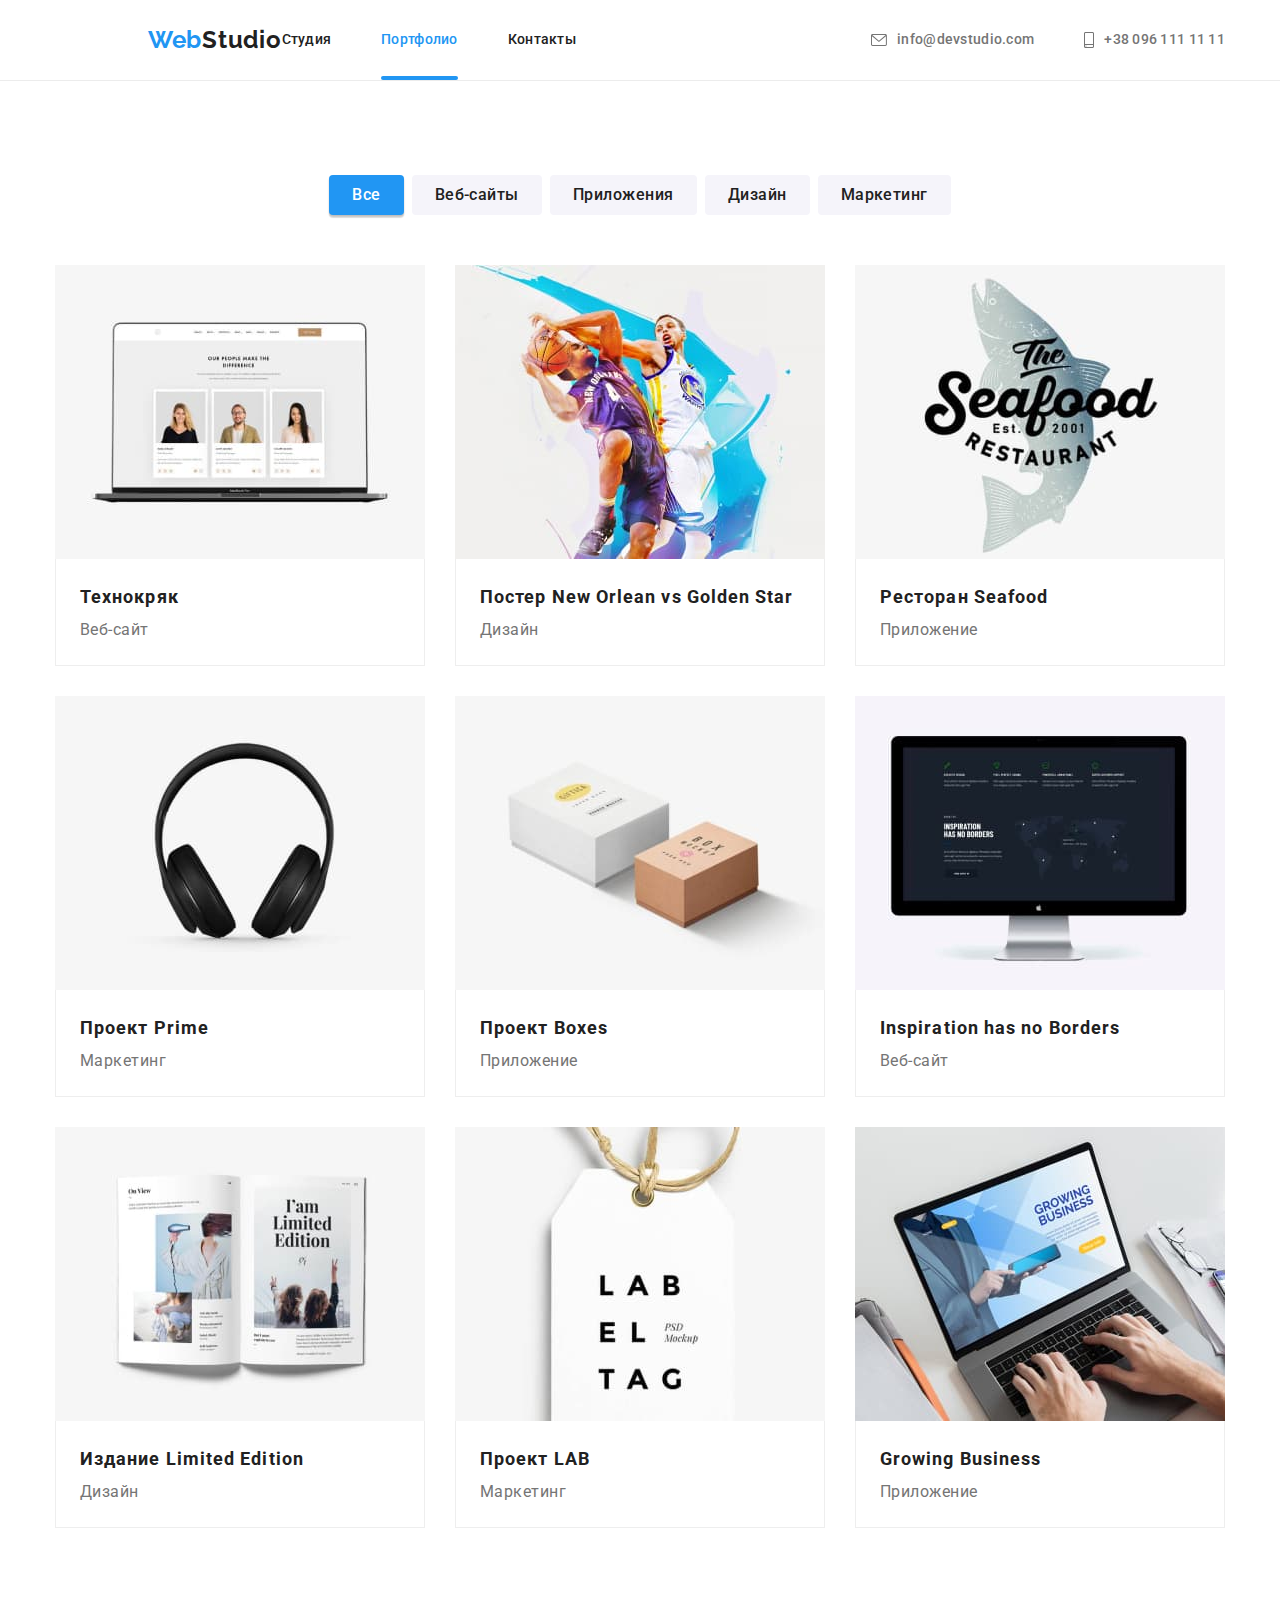
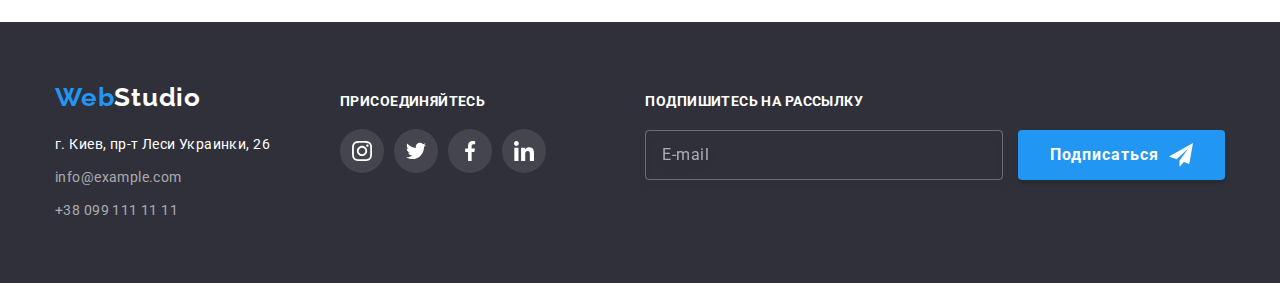
==== portfolio.html @ 00e432f8 "Додає секцію клієнти" ====
<!DOCTYPE html>
<html lang="ru">
  <head>
    <meta charset="UTF-8" />
    <meta http-equiv="X-UA-Compatible" content="IE=edge" />
    <meta name="viewport" content="width=device-width, initial-scale=1.0" />
    <title>Портфолио</title>
    <link rel="preconnect" href="https://fonts.googleapis.com" />
    <link rel="preconnect" href="https://fonts.gstatic.com" crossorigin />
    <link
      href="https://fonts.googleapis.com/css2?family=Raleway:wght@700&family=Roboto:wght@400;500;700;900&display=swap"
      rel="stylesheet"
    />
    <link
      rel="stylesheet"
      href="https://cdnjs.cloudflare.com/ajax/libs/modern-normalize/1.0.0/modern-normalize.min.css"
    />
    <link rel="stylesheet" href="./css/main.min.css" />
  </head>
  <body>
    <!-- ------- Шапка сайту   ------- -->
    <header class="header">
      <div class="container header-container">
        <nav class="nav">
          <a lang="en" href="./index.html" class="logo link">
            Web<span class="logo__part">Studio</span></a
          >

          <ul class="site-nav__list list">
            <li class="site-nav__item">
              <a href="./index.html" class="link site-nav__link"> Студия</a>
            </li>
            <li class="site-nav__item">
              <a
                href="./portfolio.html"
                class="site-nav__link site-nav__link--current link"
              >
                Портфолио</a
              >
            </li>
            <li class="site-nav__item">
              <a href="" class="site-nav__link link"> Контакты</a>
            </li>
          </ul>
        </nav>

        <ul class="auth-nav list">
          <li class="auth-nav__item">
            <a href="mailto:info@devstudio.com" class="auth-nav__link link">
              <svg class="auth-nav__icon" width="16px" height="12px">
                <use href="./images/icon/sprite.svg#icon-envelope"></use></svg
              >info@devstudio.com</a
            >
          </li>
          <li class="auth-nav__item">
            <a href="tel:+380961111111" class="auth-nav__link link">
              <svg class="auth-nav__icon" width="10px" height="16px">
                <use href="./images/icon/sprite.svg#icon-smartphone"></use></svg
              >+38 096 111 11 11
            </a>
          </li>
        </ul>
      </div>
    </header>
    <!-- Унікальна частина сторінки -->
    <main>
      <section class="section">
        <div class="container">
          <h1 hidden>Портфолио</h1>
          <!-- --------Кнопки навигации---------- -->
          <ul class="sorting__list list">
            <li class="sorting__item">
              <button class="sorting__btn--current button" type="button">
                Все
              </button>
            </li>
            <li class="sorting__item">
              <button class="sorting__btn button" type="button">
                Веб-сайты
              </button>
            </li>
            <li class="sorting__item">
              <button class="sorting__btn button" type="button">
                Приложения
              </button>
            </li>
            <li class="sorting__item">
              <button class="sorting__btn button" type="button">Дизайн</button>
            </li>
            <li class="sorting__item">
              <button class="sorting__btn button" type="button">
                Маркетинг
              </button>
            </li>
          </ul>
          <!-- ----------- Портфолио------------ -->
          <ul class="portfolio__list list">
            <li class="portfolio__item">
              <a class="portfolio__link link" href="./portfolio.html">
                <div class="portfolio__thumb">
                  <img
                    class="img"
                    src="./images/portfolio/img1.jpg"
                    alt="Ноутбук с сайтом"
                    width="370"
                  />
                  <div class="overlay">
                    <p class="overlay__text">
                      Ресурс предлагает комплексные предложения с разным уровнем
                      функционала и сервисов. Все это позволит посетителю
                      получить исчерпывающие сведения о компании или частном
                      лице.
                    </p>
                  </div>
                </div>
                <div class="portfolio__inform-block">
                  <h2 class="portfolio__title">Технокряк</h2>
                  <p class="portfolio__text">Веб-сайт</p>
                </div>
              </a>
            </li>
            <li class="portfolio__item">
              <a class="portfolio__link link" href="./portfolio.html">
                <div class="portfolio__thumb">
                  <img
                    class="img"
                    src="./images/portfolio/img2.jpg"
                    alt="Баскетболисты играют в баскетбол"
                    width="370"
                  />
                  <div class="overlay">
                    <p class="overlay__text">
                      Ресурс предлагает комплексные предложения с разным уровнем
                      функционала и сервисов. Все это позволит посетителю
                      получить исчерпывающие сведения о компании или частном
                      лице.
                    </p>
                  </div>
                </div>
                <div class="portfolio__inform-block">
                  <h2 class="portfolio__title">
                    Постер <span lang="en">New Orlean vs Golden Star</span>
                  </h2>
                  <p class="portfolio__text">Дизайн</p>
                </div>
              </a>
            </li>
            <li class="portfolio__item">
              <a class="portfolio__link link" href="./portfolio.html">
                <div class="portfolio__thumb">
                  <img
                    class="img"
                    src="./images/portfolio/img3.jpg"
                    alt="Рыба"
                    width="370"
                  />
                  <div class="overlay">
                    <p class="overlay__text">
                      Ресурс предлагает комплексные предложения с разным уровнем
                      функционала и сервисов. Все это позволит посетителю
                      получить исчерпывающие сведения о компании или частном
                      лице.
                    </p>
                  </div>
                </div>
                <div class="portfolio__inform-block">
                  <h2 class="portfolio__title">
                    Ресторан <span lang="en">Seafood</span>
                  </h2>
                  <p class="portfolio__text">Приложение</p>
                </div>
              </a>
            </li>
            <li class="portfolio__item">
              <a class="portfolio__link link" href="./portfolio.html">
                <div class="portfolio__thumb">
                  <img
                    class="img"
                    src="./images/portfolio/img4.jpg"
                    alt="Наушники"
                    width="370"
                  />
                  <div class="overlay">
                    <p class="overlay__text">
                      Ресурс предлагает комплексные предложения с разным уровнем
                      функционала и сервисов. Все это позволит посетителю
                      получить исчерпывающие сведения о компании или частном
                      лице.
                    </p>
                  </div>
                </div>
                <div class="portfolio__inform-block">
                  <h2 class="portfolio__title">
                    Проект <span lang="en">Prime</span>
                  </h2>
                  <p class="portfolio__text">Маркетинг</p>
                </div>
              </a>
            </li>
            <li class="portfolio__item">
              <a class="portfolio__link link" href="./portfolio.html">
                <div class="portfolio__thumb">
                  <img
                    class="img"
                    src="./images/portfolio/img5.jpg"
                    alt="Коробки"
                    width="370"
                  />
                  <div class="overlay">
                    <p class="overlay__text">
                      Ресурс предлагает комплексные предложения с разным уровнем
                      функционала и сервисов. Все это позволит посетителю
                      получить исчерпывающие сведения о компании или частном
                      лице.
                    </p>
                  </div>
                </div>
                <div class="portfolio__inform-block">
                  <h2 class="portfolio__title">
                    Проект <span lang="en">Boxes</span>
                  </h2>
                  <p class="portfolio__text">Приложение</p>
                </div>
              </a>
            </li>
            <li class="portfolio__item">
              <a class="portfolio__link link" href="./portfolio.html">
                <div class="portfolio__thumb">
                  <img
                    class="img"
                    src="./images/portfolio/img6.jpg"
                    alt="Дисплей"
                    width="370"
                  />
                  <div class="overlay">
                    <p class="overlay__text">
                      Ресурс предлагает комплексные предложения с разным уровнем
                      функционала и сервисов. Все это позволит посетителю
                      получить исчерпывающие сведения о компании или частном
                      лице.
                    </p>
                  </div>
                </div>
                <div class="portfolio__inform-block">
                  <h2 lang="en" class="portfolio__title">
                    Inspiration has no Borders
                  </h2>
                  <p class="portfolio__text">Веб-сайт</p>
                </div>
              </a>
            </li>
            <li class="portfolio__item">
              <a class="portfolio__link link" href="./portfolio.html">
                <div class="portfolio__thumb">
                  <img
                    class="img"
                    src="./images/portfolio/img7.jpg"
                    alt="Книга"
                    width="370"
                  />
                  <div class="overlay">
                    <p class="overlay__text">
                      Ресурс предлагает комплексные предложения с разным уровнем
                      функционала и сервисов. Все это позволит посетителю
                      получить исчерпывающие сведения о компании или частном
                      лице.
                    </p>
                  </div>
                </div>
                <div class="portfolio__inform-block">
                  <h2 class="portfolio__title">
                    Издание <span lang="en">Limited Edition</span>
                  </h2>
                  <p class="portfolio__text">Дизайн</p>
                </div>
              </a>
            </li>
            <li class="portfolio__item">
              <a class="portfolio__link link" href="./portfolio.html">
                <div class="portfolio__thumb">
                  <img
                    class="img"
                    src="./images/portfolio/img8.jpg"
                    alt="Бирка"
                    width="370"
                  />
                  <div class="overlay">
                    <p class="overlay__text">
                      Ресурс предлагает комплексные предложения с разным уровнем
                      функционала и сервисов. Все это позволит посетителю
                      получить исчерпывающие сведения о компании или частном
                      лице.
                    </p>
                  </div>
                </div>
                <div class="portfolio__inform-block">
                  <h2 class="portfolio__title">
                    Проект <span lang="en">LAB</span>
                  </h2>
                  <p class="portfolio__text">Маркетинг</p>
                </div>
              </a>
            </li>
            <li class="portfolio__item">
              <a class="portfolio__link link" href="./portfolio.html">
                <div class="portfolio__thumb">
                  <img
                    class="img"
                    src="./images/portfolio/img9.jpg"
                    alt="Ноутбук"
                    width="370"
                  />
                  <div class="overlay">
                    <p class="overlay__text">
                      Ресурс предлагает комплексные предложения с разным уровнем
                      функционала и сервисов. Все это позволит посетителю
                      получить исчерпывающие сведения о компании или частном
                      лице.
                    </p>
                  </div>
                </div>
                <div class="portfolio__inform-block">
                  <h2 lang="en" class="portfolio__title">
                    <span lang="en">Growing Business</span>
                  </h2>
                  <p class="portfolio__text">Приложение</p>
                </div>
              </a>
            </li>
          </ul>
        </div>
      </section>
    </main>
    <!-- Футер -->
    <footer class="footer">
      <div class="container footer__container">
        <div class="footer__addres">
          <a lang="en" href="./index.html" class="footer__logo link"
            >Web<span class="footer__logo-part">Studio</span>
          </a>

          <address class="address">
            <ul class="address__list list">
              <li class="address__text">г. Киев, пр-т Леси Украинки, 26</li>
              <li class="address__item">
                <a href="mailto:info@example.com" class="link address__link"
                  >info@example.com</a
                >
              </li>
              <li class="address__item">
                <a href="tel:+380991111111" class="link address__link"
                  >+38 099 111 11 11</a
                >
              </li>
            </ul>
          </address>
        </div>

        <div class="contact-footer">
          <p class="contact-footer__text">присоединяйтесь</p>
          <ul class="contact-footer__list list">
            <li class="contact-footer__item">
              <a href="" class="contact-footer__link link"
                ><svg class="contact-footer__icon" width="20px" height="20px">
                  <use href="./images/icon/sprite.svg#icon-instagram"></use>
                </svg>
              </a>
            </li>
            <li class="contact-footer__item">
              <a href="" class="contact-footer__link link"
                ><svg class="contact-footer__icon" width="20px" height="20px">
                  <use href="./images/icon/sprite.svg#icon-twitter"></use>
                </svg>
              </a>
            </li>
            <li class="contact-footer__item">
              <a href="" class="contact-footer__link link"
                ><svg class="contact-footer__icon" width="20px" height="20px">
                  <use href="./images/icon/sprite.svg#icon-facebook"></use>
                </svg>
              </a>
            </li>
            <li class="contact-footer__item">
              <a href="" class="contact-footer__link link"
                ><svg class="contact-footer__icon" width="20px" height="20px">
                  <use href="./images/icon/sprite.svg#icon-linkedin"></use>
                </svg>
              </a>
            </li>
          </ul>
        </div>

        <div class="subscribe">
          <b class="subscribe__text">Подпишитесь на рассылку</b>
          <form class="subscribe__form">
            <label for="subscribe__label"></label>
            <input
              type="email"
              name="email"
              id="footer-label"
              placeholder="E-mail"
              class="subscribe__input"
            />
            <button type="submit" class="button__subscribe button">
              Подписаться
              <svg width="24" height="24" class="subscribe__icon">
                <use href="./images/icon/sprite.svg#send-btn"></use>
              </svg>
            </button>
          </form>
        </div>
      </div>
    </footer>
    <script src="./js/modal.js"></script>
    <script src="./js/menu.js"></script>
  </body>
</html>
---- css/main.min.css ----
:root{--accent-color: #2196f3;--basic-color-white: #ffffff;--second-background-color: #2f303a;--btn-background: #f5f4fa;--first-text-color: #212121;--secondary-text-color: #757575;--footter-contact-color: rgba(255, 255, 255, 0.6);--icon-color: #afb1b8}.visually-hidden{position:absolute;white-space:nowrap;width:1px;height:1px;overflow:hidden;border:0;padding:0;clip:rect(0 0 0 0);clip-path:inset(50%);margin:-1px}body{color:var(--first-text-color);background-color:var(--basic-color-white);font-family:"Roboto",sans-serif;font-size:14px}*,*::before,*::after{box-sizing:border-box}h1,h2,h3,h4,h5,h6,ul,p{margin-bottom:0;margin-top:0}img{display:block;max-width:100%;height:auto}.link{text-decoration:none}.list{list-style:none;padding:0px;margin:0px}.container{margin:0 auto;padding-left:15px;padding-right:15px}@media screen and (min-width: 480px){.container{width:480px}}@media screen and (min-width: 768px){.container{width:768px}}@media screen and (min-width: 1200px){.container{width:1200px}}.button{display:inline-block;color:var(--basic-color-white);background-color:var(--accent-color);font-family:inherit;font-weight:700;font-size:16px;line-height:1.88;align-items:center;text-align:center;letter-spacing:.06em;cursor:pointer;border-radius:4px;padding:10px 32px;min-width:200px;border:1px solid rgba(0,0,0,0);margin-left:auto;margin-right:auto;box-shadow:0px 4px 4px rgba(0,0,0,.15);transition:background-color 250ms cubic-bezier(0.4, 0, 0.2, 1)}.button:hover,.button:focus{background-color:#188cef}.section{padding-top:60px;padding-bottom:60px}@media screen and (min-width: 1200px){.section{padding-top:94px;padding-bottom:94px}}.backdrop{top:0;left:0;width:100%;height:100%;position:fixed;background-color:rgba(0,0,0,.2);opacity:1;transition:opacity 250ms cubic-bezier(0.4, 0, 0.2, 1);z-index:101;overflow-y:scroll}.is-hidden{visibility:0;opacity:0;pointer-events:none}.modal{justify-content:center;position:absolute;top:50%;left:50%;transform:translate(-50%, -50%) scale(1);background-color:var(--basic-color-white);max-width:450px;width:100%;max-height:609px;border-radius:4px;transition:transform 250ms cubic-bezier(0.4, 0, 0.2, 1);padding:40px;overflow:auto}.is-hidden .modal{transform:scale(1.1) translate(-50%, -50%)}@media screen and (min-width: 1200px){.modal{max-width:528px;height:581px}}.modal__close-btn{position:absolute;right:8px;top:8px;display:flex;align-items:center;justify-content:center;border:1px solid rgba(0,0,0,.1);border-radius:50%;cursor:pointer;width:30px;height:30px;background-color:rgba(0,0,0,0);fill:#000;transition:fill 250ms cubic-bezier(0.4, 0, 0.2, 1)}.modal__close-btn:hover,.modal__close-btn:focus{fill:var(--accent-color)}.modal__text{font-style:normal;font-weight:700;font-size:20px;line-height:1.5;text-align:center;letter-spacing:.03em;color:var(--first-text-color);margin-bottom:12px}@media screen and (min-width: 1200px){.modal__text{line-height:1.15}}.input-container{display:flex;flex-direction:column;margin-left:auto;margin-right:auto;margin-bottom:10px;width:100%}.input-container:not(:last-child){margin-bottom:10px}.input-container-comments{display:flex;padding:0;margin-bottom:20px;flex-direction:column;margin-left:auto;margin-right:auto;margin-bottom:20px;width:100%}.label{font-weight:400;font-size:12px;line-height:1.16;letter-spacing:.01em;color:var(--secondary-text-color);margin-bottom:4px}.input{width:100%;height:40px;border:1px solid rgba(33,33,33,.2);border-radius:4px;padding:14px 42px;outline:rgba(0,0,0,0);transition:border-color 250ms cubic-bezier(0.4, 0, 0.2, 1)}.input:focus{border-color:var(--accent-color)}.icon-modal{position:absolute;left:15px;top:50%;transform:translateY(-50%);fill:var(--first-text-color);transition:fill 250ms cubic-bezier(0.4, 0, 0.2, 1)}.input:focus+.icon-modal{fill:var(--accent-color)}.input-wrap{position:relative;padding:0;margin:0}.textarea-input{width:100%;border:1px solid rgba(33,33,33,.2);border-radius:4px;padding:14px 42px;outline:rgba(0,0,0,0);transition:border-color 250ms cubic-bezier(0.4, 0, 0.2, 1);height:120px;resize:none;padding:12px 16px}.textarea-input:focus{border-color:var(--accent-color)}.textarea-input::placeholder{margin:12px 16px;font-style:normal;font-weight:400;font-size:12px;line-height:1.16;letter-spacing:.01em;color:rgba(117,117,117,.5)}.chek-icon{display:inline-block;margin-right:8.38px;border:2px solid var(--first-text-color);border-radius:2px;transition:background-color 250ms cubic-bezier(0.4, 0, 0.2, 1),border-color 250ms cubic-bezier(0.4, 0, 0.2, 1)}.input-check:checked+.chek-icon{background-color:var(--accent-color);border-color:var(--accent-color)}.input-check:focus+.chek-icon{border-color:var(--accent-color)}.policy-link{text-decoration:underline;color:var(--accent-color);font-size:12px;line-height:1.17;letter-spacing:.03em}.license-text{display:flex;align-items:center;justify-content:center;font-style:normal;font-weight:400;font-size:12px;line-height:1.17;letter-spacing:.03em;color:var(--secondary-text-color)}@media screen and (min-width: 1200px){.license-text{font-size:14px;line-height:1.71}}.policy-container{padding-bottom:0;margin-bottom:30px}.btn-send-modal{height:50px;display:flex;align-items:center;justify-content:center;margin:0 auto}.menu__button{padding:0;margin-left:auto;border:none;background-color:rgba(0,0,0,0);margin-left:auto;z-index:100}@media screen and (min-width: 768px){.menu__button{display:none}}.cross-icon{display:none}.menu__button.is-open .cross-icon{display:block}@media screen and (min-width: 768px){.cross-icon,.menu-icons{display:none}}.menu__button.is-open .menu-icon{display:none}.menu-icon,.cross-icon{fill:var(--first-text-color);transition:fill 250ms cubic-bezier(0.4, 0, 0.2, 1)}.menu-icon .menu__button:hover,.menu__button:focus .menu-icon,.cross-icon .menu__button:hover,.menu__button:focus .cross-icon{fill:var(--accent-color)}@media screen and (min-width: 768px){.menu-icon,.cross-icon{display:none}}.is-open{top:21px;right:25px;display:block;position:fixed}@media screen and (max-width: 767.98px){.menu__container{display:none;position:fixed;top:0;width:100vw;height:100vh;left:0;padding:48px 10px 48px 40px;left:0;font-weight:500;font-size:40px;line-height:1.17;letter-spacing:.02em;background:var(--basic-color-white);box-shadow:0px 4px 8px rgba(0,0,0,.04),0px 2px 4px rgba(0,0,0,.08),0px 1px 3px rgba(0,0,0,.16);overflow:auto}.menu__container.is-open{display:flex;flex-direction:column}}@media screen and (min-width: 768px){.menu__container{display:none}}.menu__nav{margin-bottom:auto}.menu__nav-item:not(:last-child){margin-bottom:32px}.menu__nav-link{color:var(--first-text-color)}.menu__nav-link:hover,.menu__nav-link:hover{color:var(--accent-color)}.menu__nav-link--current{color:var(--accent-color)}.menu__contacts-list{margin-bottom:64px}.menu__contacts-item:nth-child(1){margin-bottom:32px}.menu__contacts-link{color:var(--secondary-text-color);transition:color 250ms cubic-bezier(0.4, 0, 0.2, 1)}.menu__contacts-link:hover,.menu__contacts-link:focus{color:var(--accent-color)}.main__social-list{display:flex}.main__social-item{position:relative;margin-right:20px}.main__social-item:not(:last-child)::after{content:"";position:absolute;top:45%;right:-10px;width:1px;height:22px;border:1px solid rgba(33,33,33,.2)}.main__social-link{font-style:normal;font-weight:500;font-size:18px;line-height:1.22px;letter-spacing:.02em;color:#2196f3;transition:color 250ms cubic-bezier(0.4, 0, 0.2, 1)}.header{border-bottom:1px solid #ececec;position:relative}.header-container{display:flex}.nav{display:none}@media screen and (min-width: 768px){.nav{display:flex;margin-left:88px}}@media screen and (min-width: 1200px){.nav{margin-left:93px}}.logo{display:block;padding-top:16px;padding-bottom:16px;color:var(--accent-color);font-family:"Raleway",sans-serif;font-weight:700;font-size:24px;line-height:1.16;letter-spacing:.03em}@media screen and (min-width: 768px){.logo{padding-top:26px;padding-bottom:26px}}.logo__part{color:var(--first-text-color)}.site-nav__list{display:none}@media screen and (min-width: 768px){.site-nav__list{display:flex}}.site-nav__item:not(:first-child){margin-left:50px}.site-nav__link{display:block;padding-top:24px;padding-bottom:25px;font-weight:500;line-height:1.14;letter-spacing:.02em;color:var(--first-text-color);padding-top:32px;padding-bottom:32px;position:relative;transition:color 250ms cubic-bezier(0.4, 0, 0.2, 1)}.site-nav__link::after{content:"";position:absolute;left:0;bottom:0;display:block;width:100%;height:4px;background-color:var(--accent-color);border-radius:2px;transform:scaleX(0);transition:transform 250ms cubic-bezier(0.4, 0, 0.2, 1)}.site-nav__link:hover,.site-nav__link:focus{color:var(--accent-color)}.site-nav__link:hover::after,.site-nav__link:focus::after{transform:scaleX(1)}.site-nav__link--current{color:var(--accent-color)}.site-nav__link--current::after{content:"";position:absolute;left:0;bottom:0;display:block;width:100%;height:4px;background-color:var(--accent-color);border-radius:2px;transform:scaleX(1);opacity:1}.auth-nav{display:none}@media screen and (min-width: 768px){.auth-nav{display:flex;flex-direction:column;margin-left:auto}}@media screen and (min-width: 1200px){.auth-nav{flex-direction:row}}@media screen and (min-width: 1200px){.auth-nav__item:not(:first-child){margin-left:50px}.auth-nav__link{padding-top:32px;padding-bottom:32px}}.auth-nav__icon{margin-right:10px;fill:currentColor}@media screen and (max-width: 1199.5px){.auth-nav__item:nth-child(1){margin-bottom:10px}}.auth-nav__link{display:flex;color:var(--secondary-text-color);font-weight:500;line-height:1.14;letter-spacing:.02em;align-items:center;transition:color 250ms cubic-bezier(0.4, 0, 0.2, 1)}.auth-nav__link:hover,.auth-nav__link:focus{color:var(--accent-color)}.auth-nav__link:hover::after,.auth-nav__link:focus::after{transform:scaleX(1)}@media screen and (max-width: 1199.5px){.auth-nav__link--mail{padding-top:21px;line-height:1.16}.auth-nav__link--tel{padding-bottom:21px;line-height:1.16}}.hero{color:var(--basic-color-white);background-color:var(--second-background-color);background-size:cover;background-repeat:no-repeat;background-position:center;margin-bottom:0;margin-top:0;margin-left:auto;margin-right:auto;padding-top:118px;padding-bottom:118px;text-align:center}@media screen and (min-width: 1200px){.hero{padding-top:200px;padding-bottom:200px}}.hero__title{font-weight:900;font-size:26px;line-height:1.62;letter-spacing:.06em;text-transform:uppercase;text-align:center;max-width:360px;margin-top:0;margin-left:auto;margin-right:auto;margin-bottom:30px}@media screen and (min-width: 1200px){.hero__title{font-size:44px;line-height:1.36;max-width:696px}}.features__title{font-weight:700;font-size:14px;line-height:1.14;text-align:center;letter-spacing:.03em;text-transform:uppercase;margin-bottom:10px}@media screen and (min-width: 768px){.features__title{text-align:left}}.features__text{font-weight:400;font-size:14px;line-height:1.71;letter-spacing:.03em;color:var(--secondary-text-color)}@media screen and (min-width: 768px){.features__list{display:flex;flex-wrap:wrap}}.features__item{max-width:450px}.features__item:not(:last-child){margin-bottom:30px}@media screen and (min-width: 768px){.features__item{max-width:354px}}@media screen and (min-width: 1200px){.features__item{max-width:270px;margin-bottom:0;flex-wrap:nowrap}}@media screen and (min-width: 1200px){.features__item:not(:last-child){margin-right:30px;margin-bottom:0}}@media screen and (min-width: 768px){.features__item:nth-child(2n+1){margin-right:30px}}@media screen and (min-width: 768px){.features__item:nth-child(n+3){margin-bottom:0px}}.features__icon-container{height:120px;display:flex;align-items:center;justify-content:center;margin-bottom:30px;background-color:var(--btn-background);border-radius:4px}.performance{display:none;padding-top:0}@media screen and (min-width: 1200px){.performance{display:block}}.performance__title{font-weight:700;font-size:36px;line-height:1.17;text-align:center;letter-spacing:.03em;margin-bottom:50px}.performance__thumb{position:relative}.performance__text{display:flex;position:absolute;bottom:0;background-color:rgba(47,48,58,.8);justify-content:center;align-items:center;height:70px;width:100%;font-style:normal;font-weight:700;line-height:16px;text-align:center;letter-spacing:.03em;text-transform:uppercase;color:var(--basic-color-white)}.performance__list{display:flex}.performance__item:not(:last-child){margin-right:30px}.team{background-color:var(--btn-background)}.team__title{font-style:normal;font-size:36px;margin-bottom:50px;font-weight:700;line-height:1.14;letter-spacing:.03em;text-align:center}.team__list{display:flex;flex-wrap:wrap;align-items:center;justify-content:center}@media screen and (min-width: 768px){.team__list{display:flex}}.team__item{max-width:450px;box-shadow:0px 1px 3px rgba(0,0,0,.12),0px 1px 1px rgba(0,0,0,.14),0px 2px 1px rgba(0,0,0,.2);border-radius:0px 0px 4px 4px;background-color:var(--basic-color-white)}.team__item:not(:last-child){margin-bottom:30px}@media screen and (min-width: 768px){.team__item:nth-child(2n+1){margin-right:30px}}@media screen and (min-width: 768px){.team__item{max-width:354px}}@media screen and (min-width: 1200px){.team__item{max-width:270px}.team__item:not(:last-child){margin-right:30px;margin-bottom:0px}}@media screen and (min-width: 768px){.team__item:nth-child(n+3){margin-bottom:0px}}.team__information-block{padding:30px 0px}@media screen and (min-width: 1200px){.team__information-block{padding:30px}}.team__name{margin-bottom:10px;font-weight:500;font-size:16px;line-height:1.19;text-align:center;letter-spacing:.03em;color:var(--first-text-color)}.team__position{font-weight:400;font-size:16px;line-height:1.19;text-align:center;letter-spacing:.03em;color:var(--secondary-text-color);margin-bottom:16px}.social-links{display:flex;justify-content:center;align-items:center}.social-links__item:not(:last-child){margin-right:10px}.social-links__link{display:flex;width:44px;height:44px;justify-content:center;align-items:center;border-radius:50%;fill:var(--icon-color);transition:background-color 250ms cubic-bezier(0.4, 0, 0.2, 1),fill 250ms cubic-bezier(0.4, 0, 0.2, 1)}.social-links__link:hover,.social-links__link:focus{background-color:var(--accent-color);fill:var(--basic-color-white)}.clients__title{font-style:normal;font-weight:700;font-size:36px;line-height:1.17;text-align:center;letter-spacing:.03em;margin-bottom:30px}.clients__list{display:flex;flex-wrap:wrap;justify-content:center}@media screen and (min-width: 1200px){.clients__list{flex-wrap:nowrap}}.clients__item{flex-basis:calc((100% - 30px)/2);margin-right:0}.clients__item:nth-child(odd){margin-right:30px}.clients__item:not(:nth-child(n+4)){margin-bottom:30px}@media screen and (min-width: 1200px){.clients__item:not(:last-child){margin-right:30px;margin-bottom:0}}@media screen and (min-width: 768px){.clients__item{max-width:226px;margin-right:0px;margin-bottom:0}}.clients__link{display:flex;height:92px;justify-content:center;align-items:center;border:1px solid var(--icon-color);border-radius:4px;outline:rgba(0,0,0,0);fill:var(--icon-color);transition:border-color 250ms cubic-bezier(0.4, 0, 0.2, 1),fill 250ms cubic-bezier(0.4, 0, 0.2, 1)}.clients__link:hover,.clients__link:focus{border-color:var(--accent-color);fill:var(--accent-color)}.footer{padding-top:60px;padding-bottom:60px;display:flex;background-color:var(--second-background-color)}.footer__container{display:flex;align-items:baseline}.footer__addres{margin-right:70px}.footer__logo{display:block;color:var(--accent-color);font-family:"Raleway",sans-serif;font-weight:700;font-size:26px;line-height:1.19;letter-spacing:.03em}.footer__logo-part{color:var(--basic-color-white)}.address{margin-top:20px}.address__link{transition:color 250ms cubic-bezier(0.4, 0, 0.2, 1);font-weight:400;line-height:1.71;letter-spacing:.03em;font-style:normal;color:var(--footter-contact-color)}.address__link:hover,.address__link:focus{color:var(--accent-color)}.address__item:not(:last-child){margin-bottom:9px}.address__text{font-weight:400;line-height:1.71;letter-spacing:.03em;font-style:normal;color:var(--basic-color-white);margin-bottom:9px}.contact-footer{margin-right:auto}.contact-footer__list{display:flex}.contact-footer__text{font-style:normal;font-weight:700;line-height:16px;letter-spacing:.03em;text-transform:uppercase;color:var(--basic-color-white);margin-bottom:20px}.contact-footer__item:not(:last-child){margin-right:10px}.contact-footer__link{width:44px;height:44px;display:flex;background-color:rgba(255,255,255,.1);fill:var(--basic-color-white);justify-content:center;align-items:center;border-radius:50%;transition:background-color 250ms cubic-bezier(0.4, 0, 0.2, 1)}.contact-footer__link:hover,.contact-footer__link:focus{background-color:var(--accent-color)}.subscribe__text{font-style:normal;font-weight:700;font-size:14px;line-height:1.14;letter-spacing:.03em;text-transform:uppercase;color:#fff}.subscribe__form{margin-top:20px;margin-left:0}.subscribe__input{width:358px;height:50px;margin-right:10px;border:1px solid rgba(255,255,255,.3);filter:drop-shadow(0px 4px 4px rgba(0, 0, 0, 0.15));border-radius:4px;background-color:rgba(0,0,0,0);padding-left:16px;margin-right:12px;color:var(--basic-color-white)}.subscribe__input::placeholder{font-style:normal;font-size:16px;line-height:1.25;display:flex;align-items:center;letter-spacing:.03em;color:rgba(255,255,255,.6);padding-top:15px;padding-bottom:15px}.button__subscribe{display:inline-flex;min-width:200px;height:50px;border:0px;margin-left:auto;margin-right:auto}.subscribe__icon{margin-left:10px;fill:var(--basic-color-white)}.sorting__list{display:flex;justify-content:center;margin-bottom:50px}.sorting__item:not(:first-child){margin-left:8px}.sorting__btn,.sorting__btn--current{min-width:73px;padding:6px 22px;background-color:var(--btn-background);color:var(--first-text-color);box-shadow:none;font-weight:500;line-height:1.63;letter-spacing:.03em;border:1px solid rgba(0,0,0,0);transition:background-color 250ms cubic-bezier(0.4, 0, 0.2, 1),color 250ms cubic-bezier(0.4, 0, 0.2, 1),box-shadow 250ms cubic-bezier(0.4, 0, 0.2, 1)}.sorting__btn:hover,.sorting__btn:focus{background-color:var(--accent-color);color:var(--basic-color-white);box-shadow:0px 3px 1px rgba(0,0,0,.1),0px 1px 2px rgba(0,0,0,.08),0px 2px 2px rgba(0,0,0,.12)}.sorting__btn--current{background-color:var(--accent-color);color:var(--basic-color-white);box-shadow:0px 3px 1px rgba(0,0,0,.1),0px 1px 2px rgba(0,0,0,.08),0px 2px 2px rgba(0,0,0,.12)}.portfolio__list{display:flex;flex-wrap:wrap}.portfolio__item{margin-bottom:30px}.portfolio__item:not(:nth-child(3n)){margin-right:30px}.portfolio__item:nth-last-child(-n+3){margin-bottom:0}.portfolio__link{display:block;background-color:var(--basic-color-white);cursor:pointer;transition:box-shadow 250ms cubic-bezier(0.4, 0, 0.2, 1)}.portfolio__link:hover,.portfolio__link:focus{box-shadow:0px 1px 1px rgba(0,0,0,.12),0px 4px 4px rgba(0,0,0,.06),1px 4px 6px rgba(0,0,0,.16)}.portfolio__inform-block{padding:20px 24px 20px 24px;border:1px solid #eee;border-top:0}.portfolio__title{font-weight:700;font-size:18px;line-height:2;letter-spacing:.06em;font-style:normal;color:var(--first-text-color)}.portfolio__text{font-weight:400;font-size:16px;line-height:1.88;letter-spacing:.03em;color:var(--secondary-text-color)}.overlay{position:absolute;left:0;bottom:0;background-color:rgba(33,150,243,.9);width:370px;height:294px;transform:translateY(101%);transition:transform 250ms cubic-bezier(0.4, 0, 0.2, 1)}.portfolio__link:hover .overlay,.portfolio__link:focus .overlay{transform:translateY(0)}.portfolio__thumb{position:relative;overflow:hidden}.overlay__text{font-style:normal;font-weight:400;font-size:18px;line-height:1.56;letter-spacing:.03em;color:var(--basic-color-white);padding:63px 24px}/*# sourceMappingURL=main.min.css.map */
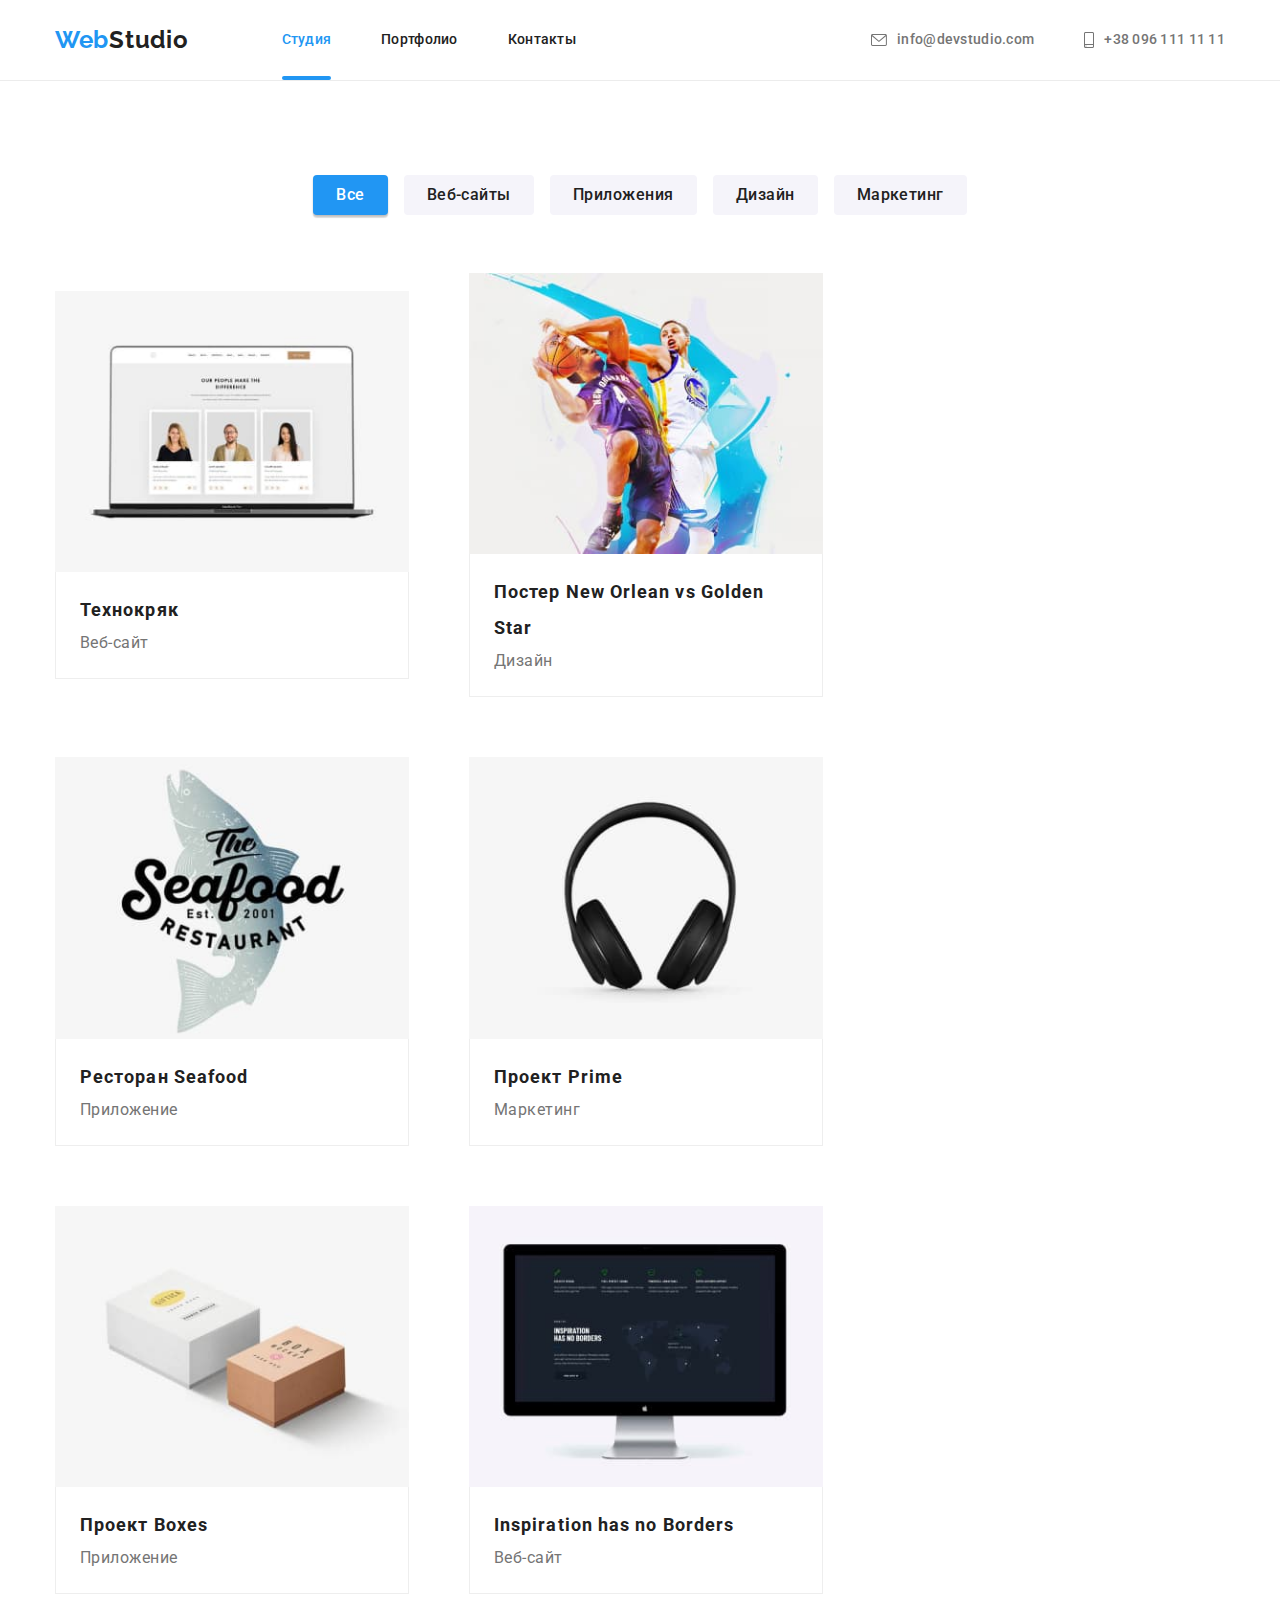
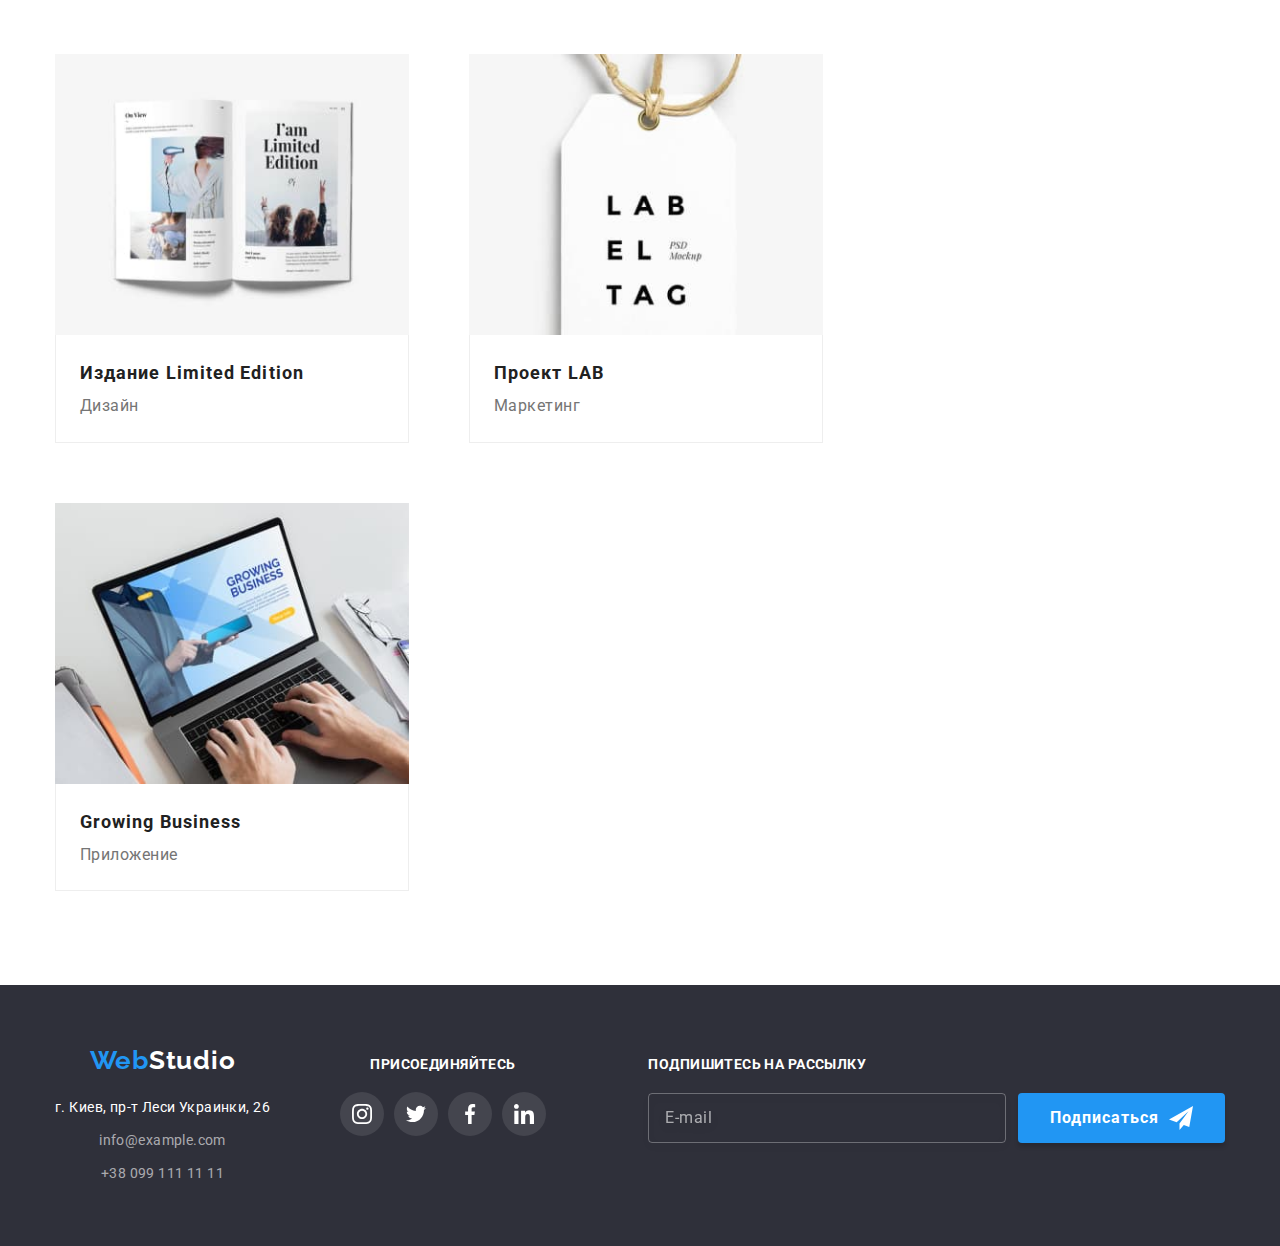
==== commit 96ada729: "Адаптивна верстка" ====
--- a/portfolio.html
+++ b/portfolio.html
@@ -21,20 +21,42 @@
     <!-- ------- Шапка сайту   ------- -->
     <header class="header">
       <div class="container header-container">
+        <a lang="en" href="./index.html" class="logo link">
+          Web<span class="logo__part">Studio</span>
+        </a>
+
+        <button
+          type="button"
+          class="menu__button"
+          data-menu-button
+          aria-label="Включение мобильного меню"
+          aria-expanded="false"
+          aria-controls="menu-container"
+        >
+          <svg class="menu__icons" width="24" height="16">
+            <use
+              class="menu-icon"
+              href="./images/icon/sprite.svg#icon-menu"
+            ></use>
+            <use
+              class="cross-icon"
+              href="./images/icon/sprite.svg#cross-icon"
+            ></use>
+          </svg>
+        </button>
+
         <nav class="nav">
-          <a lang="en" href="./index.html" class="logo link">
-            Web<span class="logo__part">Studio</span></a
-          >
-
           <ul class="site-nav__list list">
             <li class="site-nav__item">
-              <a href="./index.html" class="link site-nav__link"> Студия</a>
+              <a
+                href="./index.html"
+                class="link site-nav__link site-nav__link--current"
+              >
+                Студия</a
+              >
             </li>
             <li class="site-nav__item">
-              <a
-                href="./portfolio.html"
-                class="site-nav__link site-nav__link--current link"
-              >
+              <a href="./portfolio.html" class="site-nav__link link">
                 Портфолио</a
               >
             </li>
@@ -46,20 +68,83 @@
 
         <ul class="auth-nav list">
           <li class="auth-nav__item">
-            <a href="mailto:info@devstudio.com" class="auth-nav__link link">
+            <a
+              href="mailto:info@devstudio.com"
+              class="auth-nav__link auth-nav__link--mail link"
+            >
               <svg class="auth-nav__icon" width="16px" height="12px">
                 <use href="./images/icon/sprite.svg#icon-envelope"></use></svg
               >info@devstudio.com</a
             >
           </li>
           <li class="auth-nav__item">
-            <a href="tel:+380961111111" class="auth-nav__link link">
+            <a
+              href="tel:+380961111111"
+              class="auth-nav__link auth-nav__link--tel link"
+            >
               <svg class="auth-nav__icon" width="10px" height="16px">
                 <use href="./images/icon/sprite.svg#icon-smartphone"></use></svg
               >+38 096 111 11 11
             </a>
           </li>
         </ul>
+        <div class="menu__container" id="menu-container" data-menu>
+          <div class="menu__nav">
+            <ul class="menu__nav-list list">
+              <li class="menu__nav-item">
+                <a class="link menu__nav-link--current" href="./index.html"
+                  >Студия</a
+                >
+              </li>
+              <li class="menu__nav-item">
+                <a class="link menu__nav-link" href="./portfolio.html"
+                  >Портфолио</a
+                >
+              </li>
+              <li class="menu__nav-item">
+                <a class="link menu__nav-link" href="./index.html">Контакты</a>
+              </li>
+            </ul>
+          </div>
+          <div class="menu__contacts">
+            <ul class="menu__contacts-list list">
+              <li class="menu__contacts-item">
+                <a href="tel:+380961111111" class="menu__contacts-link link"
+                  >+38 096 111 11 11</a
+                >
+              </li>
+              <li class="menu__contacts-item">
+                <a
+                  href="mail:info@devstudio.com"
+                  class="menu__contacts-link link"
+                  >info@devstudio.com</a
+                >
+              </li>
+            </ul>
+            <ul class="main__social-list list">
+              <li class="main__social-item">
+                <a href="./index.html" class="main__social-link link"
+                  >Instagram</a
+                >
+              </li>
+              <li class="main__social-item">
+                <a href="./index.html" class="main__social-link link"
+                  >Twitter</a
+                >
+              </li>
+              <li class="main__social-item">
+                <a href="./index.html" class="main__social-link link"
+                  >Facebook</a
+                >
+              </li>
+              <li class="main__social-item">
+                <a href="./index.html" class="main__social-link link"
+                  >LinkedIn</a
+                >
+              </li>
+            </ul>
+          </div>
+        </div>
       </div>
     </header>
     <!-- Унікальна частина сторінки -->
--- a/css/main.min.css
+++ b/css/main.min.css
@@ -1 +1 @@
-:root{--accent-color: #2196f3;--basic-color-white: #ffffff;--second-background-color: #2f303a;--btn-background: #f5f4fa;--first-text-color: #212121;--secondary-text-color: #757575;--footter-contact-color: rgba(255, 255, 255, 0.6);--icon-color: #afb1b8}.visually-hidden{position:absolute;white-space:nowrap;width:1px;height:1px;overflow:hidden;border:0;padding:0;clip:rect(0 0 0 0);clip-path:inset(50%);margin:-1px}body{color:var(--first-text-color);background-color:var(--basic-color-white);font-family:"Roboto",sans-serif;font-size:14px}*,*::before,*::after{box-sizing:border-box}h1,h2,h3,h4,h5,h6,ul,p{margin-bottom:0;margin-top:0}img{display:block;max-width:100%;height:auto}.link{text-decoration:none}.list{list-style:none;padding:0px;margin:0px}.container{margin:0 auto;padding-left:15px;padding-right:15px}@media screen and (min-width: 480px){.container{width:480px}}@media screen and (min-width: 768px){.container{width:768px}}@media screen and (min-width: 1200px){.container{width:1200px}}.button{display:inline-block;color:var(--basic-color-white);background-color:var(--accent-color);font-family:inherit;font-weight:700;font-size:16px;line-height:1.88;align-items:center;text-align:center;letter-spacing:.06em;cursor:pointer;border-radius:4px;padding:10px 32px;min-width:200px;border:1px solid rgba(0,0,0,0);margin-left:auto;margin-right:auto;box-shadow:0px 4px 4px rgba(0,0,0,.15);transition:background-color 250ms cubic-bezier(0.4, 0, 0.2, 1)}.button:hover,.button:focus{background-color:#188cef}.section{padding-top:60px;padding-bottom:60px}@media screen and (min-width: 1200px){.section{padding-top:94px;padding-bottom:94px}}.backdrop{top:0;left:0;width:100%;height:100%;position:fixed;background-color:rgba(0,0,0,.2);opacity:1;transition:opacity 250ms cubic-bezier(0.4, 0, 0.2, 1);z-index:101;overflow-y:scroll}.is-hidden{visibility:0;opacity:0;pointer-events:none}.modal{justify-content:center;position:absolute;top:50%;left:50%;transform:translate(-50%, -50%) scale(1);background-color:var(--basic-color-white);max-width:450px;width:100%;max-height:609px;border-radius:4px;transition:transform 250ms cubic-bezier(0.4, 0, 0.2, 1);padding:40px;overflow:auto}.is-hidden .modal{transform:scale(1.1) translate(-50%, -50%)}@media screen and (min-width: 1200px){.modal{max-width:528px;height:581px}}.modal__close-btn{position:absolute;right:8px;top:8px;display:flex;align-items:center;justify-content:center;border:1px solid rgba(0,0,0,.1);border-radius:50%;cursor:pointer;width:30px;height:30px;background-color:rgba(0,0,0,0);fill:#000;transition:fill 250ms cubic-bezier(0.4, 0, 0.2, 1)}.modal__close-btn:hover,.modal__close-btn:focus{fill:var(--accent-color)}.modal__text{font-style:normal;font-weight:700;font-size:20px;line-height:1.5;text-align:center;letter-spacing:.03em;color:var(--first-text-color);margin-bottom:12px}@media screen and (min-width: 1200px){.modal__text{line-height:1.15}}.input-container{display:flex;flex-direction:column;margin-left:auto;margin-right:auto;margin-bottom:10px;width:100%}.input-container:not(:last-child){margin-bottom:10px}.input-container-comments{display:flex;padding:0;margin-bottom:20px;flex-direction:column;margin-left:auto;margin-right:auto;margin-bottom:20px;width:100%}.label{font-weight:400;font-size:12px;line-height:1.16;letter-spacing:.01em;color:var(--secondary-text-color);margin-bottom:4px}.input{width:100%;height:40px;border:1px solid rgba(33,33,33,.2);border-radius:4px;padding:14px 42px;outline:rgba(0,0,0,0);transition:border-color 250ms cubic-bezier(0.4, 0, 0.2, 1)}.input:focus{border-color:var(--accent-color)}.icon-modal{position:absolute;left:15px;top:50%;transform:translateY(-50%);fill:var(--first-text-color);transition:fill 250ms cubic-bezier(0.4, 0, 0.2, 1)}.input:focus+.icon-modal{fill:var(--accent-color)}.input-wrap{position:relative;padding:0;margin:0}.textarea-input{width:100%;border:1px solid rgba(33,33,33,.2);border-radius:4px;padding:14px 42px;outline:rgba(0,0,0,0);transition:border-color 250ms cubic-bezier(0.4, 0, 0.2, 1);height:120px;resize:none;padding:12px 16px}.textarea-input:focus{border-color:var(--accent-color)}.textarea-input::placeholder{margin:12px 16px;font-style:normal;font-weight:400;font-size:12px;line-height:1.16;letter-spacing:.01em;color:rgba(117,117,117,.5)}.chek-icon{display:inline-block;margin-right:8.38px;border:2px solid var(--first-text-color);border-radius:2px;transition:background-color 250ms cubic-bezier(0.4, 0, 0.2, 1),border-color 250ms cubic-bezier(0.4, 0, 0.2, 1)}.input-check:checked+.chek-icon{background-color:var(--accent-color);border-color:var(--accent-color)}.input-check:focus+.chek-icon{border-color:var(--accent-color)}.policy-link{text-decoration:underline;color:var(--accent-color);font-size:12px;line-height:1.17;letter-spacing:.03em}.license-text{display:flex;align-items:center;justify-content:center;font-style:normal;font-weight:400;font-size:12px;line-height:1.17;letter-spacing:.03em;color:var(--secondary-text-color)}@media screen and (min-width: 1200px){.license-text{font-size:14px;line-height:1.71}}.policy-container{padding-bottom:0;margin-bottom:30px}.btn-send-modal{height:50px;display:flex;align-items:center;justify-content:center;margin:0 auto}.menu__button{padding:0;margin-left:auto;border:none;background-color:rgba(0,0,0,0);margin-left:auto;z-index:100}@media screen and (min-width: 768px){.menu__button{display:none}}.cross-icon{display:none}.menu__button.is-open .cross-icon{display:block}@media screen and (min-width: 768px){.cross-icon,.menu-icons{display:none}}.menu__button.is-open .menu-icon{display:none}.menu-icon,.cross-icon{fill:var(--first-text-color);transition:fill 250ms cubic-bezier(0.4, 0, 0.2, 1)}.menu-icon .menu__button:hover,.menu__button:focus .menu-icon,.cross-icon .menu__button:hover,.menu__button:focus .cross-icon{fill:var(--accent-color)}@media screen and (min-width: 768px){.menu-icon,.cross-icon{display:none}}.is-open{top:21px;right:25px;display:block;position:fixed}@media screen and (max-width: 767.98px){.menu__container{display:none;position:fixed;top:0;width:100vw;height:100vh;left:0;padding:48px 10px 48px 40px;left:0;font-weight:500;font-size:40px;line-height:1.17;letter-spacing:.02em;background:var(--basic-color-white);box-shadow:0px 4px 8px rgba(0,0,0,.04),0px 2px 4px rgba(0,0,0,.08),0px 1px 3px rgba(0,0,0,.16);overflow:auto}.menu__container.is-open{display:flex;flex-direction:column}}@media screen and (min-width: 768px){.menu__container{display:none}}.menu__nav{margin-bottom:auto}.menu__nav-item:not(:last-child){margin-bottom:32px}.menu__nav-link{color:var(--first-text-color)}.menu__nav-link:hover,.menu__nav-link:hover{color:var(--accent-color)}.menu__nav-link--current{color:var(--accent-color)}.menu__contacts-list{margin-bottom:64px}.menu__contacts-item:nth-child(1){margin-bottom:32px}.menu__contacts-link{color:var(--secondary-text-color);transition:color 250ms cubic-bezier(0.4, 0, 0.2, 1)}.menu__contacts-link:hover,.menu__contacts-link:focus{color:var(--accent-color)}.main__social-list{display:flex}.main__social-item{position:relative;margin-right:20px}.main__social-item:not(:last-child)::after{content:"";position:absolute;top:45%;right:-10px;width:1px;height:22px;border:1px solid rgba(33,33,33,.2)}.main__social-link{font-style:normal;font-weight:500;font-size:18px;line-height:1.22px;letter-spacing:.02em;color:#2196f3;transition:color 250ms cubic-bezier(0.4, 0, 0.2, 1)}.header{border-bottom:1px solid #ececec;position:relative}.header-container{display:flex}.nav{display:none}@media screen and (min-width: 768px){.nav{display:flex;margin-left:88px}}@media screen and (min-width: 1200px){.nav{margin-left:93px}}.logo{display:block;padding-top:16px;padding-bottom:16px;color:var(--accent-color);font-family:"Raleway",sans-serif;font-weight:700;font-size:24px;line-height:1.16;letter-spacing:.03em}@media screen and (min-width: 768px){.logo{padding-top:26px;padding-bottom:26px}}.logo__part{color:var(--first-text-color)}.site-nav__list{display:none}@media screen and (min-width: 768px){.site-nav__list{display:flex}}.site-nav__item:not(:first-child){margin-left:50px}.site-nav__link{display:block;padding-top:24px;padding-bottom:25px;font-weight:500;line-height:1.14;letter-spacing:.02em;color:var(--first-text-color);padding-top:32px;padding-bottom:32px;position:relative;transition:color 250ms cubic-bezier(0.4, 0, 0.2, 1)}.site-nav__link::after{content:"";position:absolute;left:0;bottom:0;display:block;width:100%;height:4px;background-color:var(--accent-color);border-radius:2px;transform:scaleX(0);transition:transform 250ms cubic-bezier(0.4, 0, 0.2, 1)}.site-nav__link:hover,.site-nav__link:focus{color:var(--accent-color)}.site-nav__link:hover::after,.site-nav__link:focus::after{transform:scaleX(1)}.site-nav__link--current{color:var(--accent-color)}.site-nav__link--current::after{content:"";position:absolute;left:0;bottom:0;display:block;width:100%;height:4px;background-color:var(--accent-color);border-radius:2px;transform:scaleX(1);opacity:1}.auth-nav{display:none}@media screen and (min-width: 768px){.auth-nav{display:flex;flex-direction:column;margin-left:auto}}@media screen and (min-width: 1200px){.auth-nav{flex-direction:row}}@media screen and (min-width: 1200px){.auth-nav__item:not(:first-child){margin-left:50px}.auth-nav__link{padding-top:32px;padding-bottom:32px}}.auth-nav__icon{margin-right:10px;fill:currentColor}@media screen and (max-width: 1199.5px){.auth-nav__item:nth-child(1){margin-bottom:10px}}.auth-nav__link{display:flex;color:var(--secondary-text-color);font-weight:500;line-height:1.14;letter-spacing:.02em;align-items:center;transition:color 250ms cubic-bezier(0.4, 0, 0.2, 1)}.auth-nav__link:hover,.auth-nav__link:focus{color:var(--accent-color)}.auth-nav__link:hover::after,.auth-nav__link:focus::after{transform:scaleX(1)}@media screen and (max-width: 1199.5px){.auth-nav__link--mail{padding-top:21px;line-height:1.16}.auth-nav__link--tel{padding-bottom:21px;line-height:1.16}}.hero{color:var(--basic-color-white);background-color:var(--second-background-color);background-size:cover;background-repeat:no-repeat;background-position:center;margin-bottom:0;margin-top:0;margin-left:auto;margin-right:auto;padding-top:118px;padding-bottom:118px;text-align:center}@media screen and (min-width: 1200px){.hero{padding-top:200px;padding-bottom:200px}}.hero__title{font-weight:900;font-size:26px;line-height:1.62;letter-spacing:.06em;text-transform:uppercase;text-align:center;max-width:360px;margin-top:0;margin-left:auto;margin-right:auto;margin-bottom:30px}@media screen and (min-width: 1200px){.hero__title{font-size:44px;line-height:1.36;max-width:696px}}.features__title{font-weight:700;font-size:14px;line-height:1.14;text-align:center;letter-spacing:.03em;text-transform:uppercase;margin-bottom:10px}@media screen and (min-width: 768px){.features__title{text-align:left}}.features__text{font-weight:400;font-size:14px;line-height:1.71;letter-spacing:.03em;color:var(--secondary-text-color)}@media screen and (min-width: 768px){.features__list{display:flex;flex-wrap:wrap}}.features__item{max-width:450px}.features__item:not(:last-child){margin-bottom:30px}@media screen and (min-width: 768px){.features__item{max-width:354px}}@media screen and (min-width: 1200px){.features__item{max-width:270px;margin-bottom:0;flex-wrap:nowrap}}@media screen and (min-width: 1200px){.features__item:not(:last-child){margin-right:30px;margin-bottom:0}}@media screen and (min-width: 768px){.features__item:nth-child(2n+1){margin-right:30px}}@media screen and (min-width: 768px){.features__item:nth-child(n+3){margin-bottom:0px}}.features__icon-container{height:120px;display:flex;align-items:center;justify-content:center;margin-bottom:30px;background-color:var(--btn-background);border-radius:4px}.performance{display:none;padding-top:0}@media screen and (min-width: 1200px){.performance{display:block}}.performance__title{font-weight:700;font-size:36px;line-height:1.17;text-align:center;letter-spacing:.03em;margin-bottom:50px}.performance__thumb{position:relative}.performance__text{display:flex;position:absolute;bottom:0;background-color:rgba(47,48,58,.8);justify-content:center;align-items:center;height:70px;width:100%;font-style:normal;font-weight:700;line-height:16px;text-align:center;letter-spacing:.03em;text-transform:uppercase;color:var(--basic-color-white)}.performance__list{display:flex}.performance__item:not(:last-child){margin-right:30px}.team{background-color:var(--btn-background)}.team__title{font-style:normal;font-size:36px;margin-bottom:50px;font-weight:700;line-height:1.14;letter-spacing:.03em;text-align:center}.team__list{display:flex;flex-wrap:wrap;align-items:center;justify-content:center}@media screen and (min-width: 768px){.team__list{display:flex}}.team__item{max-width:450px;box-shadow:0px 1px 3px rgba(0,0,0,.12),0px 1px 1px rgba(0,0,0,.14),0px 2px 1px rgba(0,0,0,.2);border-radius:0px 0px 4px 4px;background-color:var(--basic-color-white)}.team__item:not(:last-child){margin-bottom:30px}@media screen and (min-width: 768px){.team__item:nth-child(2n+1){margin-right:30px}}@media screen and (min-width: 768px){.team__item{max-width:354px}}@media screen and (min-width: 1200px){.team__item{max-width:270px}.team__item:not(:last-child){margin-right:30px;margin-bottom:0px}}@media screen and (min-width: 768px){.team__item:nth-child(n+3){margin-bottom:0px}}.team__information-block{padding:30px 0px}@media screen and (min-width: 1200px){.team__information-block{padding:30px}}.team__name{margin-bottom:10px;font-weight:500;font-size:16px;line-height:1.19;text-align:center;letter-spacing:.03em;color:var(--first-text-color)}.team__position{font-weight:400;font-size:16px;line-height:1.19;text-align:center;letter-spacing:.03em;color:var(--secondary-text-color);margin-bottom:16px}.social-links{display:flex;justify-content:center;align-items:center}.social-links__item:not(:last-child){margin-right:10px}.social-links__link{display:flex;width:44px;height:44px;justify-content:center;align-items:center;border-radius:50%;fill:var(--icon-color);transition:background-color 250ms cubic-bezier(0.4, 0, 0.2, 1),fill 250ms cubic-bezier(0.4, 0, 0.2, 1)}.social-links__link:hover,.social-links__link:focus{background-color:var(--accent-color);fill:var(--basic-color-white)}.clients__title{font-style:normal;font-weight:700;font-size:36px;line-height:1.17;text-align:center;letter-spacing:.03em;margin-bottom:30px}.clients__list{display:flex;flex-wrap:wrap;justify-content:center}@media screen and (min-width: 1200px){.clients__list{flex-wrap:nowrap}}.clients__item{flex-basis:calc((100% - 30px)/2);margin-right:0}.clients__item:nth-child(odd){margin-right:30px}.clients__item:not(:nth-child(n+4)){margin-bottom:30px}@media screen and (min-width: 1200px){.clients__item:not(:last-child){margin-right:30px;margin-bottom:0}}@media screen and (min-width: 768px){.clients__item{max-width:226px;margin-right:0px;margin-bottom:0}}.clients__link{display:flex;height:92px;justify-content:center;align-items:center;border:1px solid var(--icon-color);border-radius:4px;outline:rgba(0,0,0,0);fill:var(--icon-color);transition:border-color 250ms cubic-bezier(0.4, 0, 0.2, 1),fill 250ms cubic-bezier(0.4, 0, 0.2, 1)}.clients__link:hover,.clients__link:focus{border-color:var(--accent-color);fill:var(--accent-color)}.footer{padding-top:60px;padding-bottom:60px;display:flex;background-color:var(--second-background-color)}.footer__container{display:flex;align-items:baseline}.footer__addres{margin-right:70px}.footer__logo{display:block;color:var(--accent-color);font-family:"Raleway",sans-serif;font-weight:700;font-size:26px;line-height:1.19;letter-spacing:.03em}.footer__logo-part{color:var(--basic-color-white)}.address{margin-top:20px}.address__link{transition:color 250ms cubic-bezier(0.4, 0, 0.2, 1);font-weight:400;line-height:1.71;letter-spacing:.03em;font-style:normal;color:var(--footter-contact-color)}.address__link:hover,.address__link:focus{color:var(--accent-color)}.address__item:not(:last-child){margin-bottom:9px}.address__text{font-weight:400;line-height:1.71;letter-spacing:.03em;font-style:normal;color:var(--basic-color-white);margin-bottom:9px}.contact-footer{margin-right:auto}.contact-footer__list{display:flex}.contact-footer__text{font-style:normal;font-weight:700;line-height:16px;letter-spacing:.03em;text-transform:uppercase;color:var(--basic-color-white);margin-bottom:20px}.contact-footer__item:not(:last-child){margin-right:10px}.contact-footer__link{width:44px;height:44px;display:flex;background-color:rgba(255,255,255,.1);fill:var(--basic-color-white);justify-content:center;align-items:center;border-radius:50%;transition:background-color 250ms cubic-bezier(0.4, 0, 0.2, 1)}.contact-footer__link:hover,.contact-footer__link:focus{background-color:var(--accent-color)}.subscribe__text{font-style:normal;font-weight:700;font-size:14px;line-height:1.14;letter-spacing:.03em;text-transform:uppercase;color:#fff}.subscribe__form{margin-top:20px;margin-left:0}.subscribe__input{width:358px;height:50px;margin-right:10px;border:1px solid rgba(255,255,255,.3);filter:drop-shadow(0px 4px 4px rgba(0, 0, 0, 0.15));border-radius:4px;background-color:rgba(0,0,0,0);padding-left:16px;margin-right:12px;color:var(--basic-color-white)}.subscribe__input::placeholder{font-style:normal;font-size:16px;line-height:1.25;display:flex;align-items:center;letter-spacing:.03em;color:rgba(255,255,255,.6);padding-top:15px;padding-bottom:15px}.button__subscribe{display:inline-flex;min-width:200px;height:50px;border:0px;margin-left:auto;margin-right:auto}.subscribe__icon{margin-left:10px;fill:var(--basic-color-white)}.sorting__list{display:flex;justify-content:center;margin-bottom:50px}.sorting__item:not(:first-child){margin-left:8px}.sorting__btn,.sorting__btn--current{min-width:73px;padding:6px 22px;background-color:var(--btn-background);color:var(--first-text-color);box-shadow:none;font-weight:500;line-height:1.63;letter-spacing:.03em;border:1px solid rgba(0,0,0,0);transition:background-color 250ms cubic-bezier(0.4, 0, 0.2, 1),color 250ms cubic-bezier(0.4, 0, 0.2, 1),box-shadow 250ms cubic-bezier(0.4, 0, 0.2, 1)}.sorting__btn:hover,.sorting__btn:focus{background-color:var(--accent-color);color:var(--basic-color-white);box-shadow:0px 3px 1px rgba(0,0,0,.1),0px 1px 2px rgba(0,0,0,.08),0px 2px 2px rgba(0,0,0,.12)}.sorting__btn--current{background-color:var(--accent-color);color:var(--basic-color-white);box-shadow:0px 3px 1px rgba(0,0,0,.1),0px 1px 2px rgba(0,0,0,.08),0px 2px 2px rgba(0,0,0,.12)}.portfolio__list{display:flex;flex-wrap:wrap}.portfolio__item{margin-bottom:30px}.portfolio__item:not(:nth-child(3n)){margin-right:30px}.portfolio__item:nth-last-child(-n+3){margin-bottom:0}.portfolio__link{display:block;background-color:var(--basic-color-white);cursor:pointer;transition:box-shadow 250ms cubic-bezier(0.4, 0, 0.2, 1)}.portfolio__link:hover,.portfolio__link:focus{box-shadow:0px 1px 1px rgba(0,0,0,.12),0px 4px 4px rgba(0,0,0,.06),1px 4px 6px rgba(0,0,0,.16)}.portfolio__inform-block{padding:20px 24px 20px 24px;border:1px solid #eee;border-top:0}.portfolio__title{font-weight:700;font-size:18px;line-height:2;letter-spacing:.06em;font-style:normal;color:var(--first-text-color)}.portfolio__text{font-weight:400;font-size:16px;line-height:1.88;letter-spacing:.03em;color:var(--secondary-text-color)}.overlay{position:absolute;left:0;bottom:0;background-color:rgba(33,150,243,.9);width:370px;height:294px;transform:translateY(101%);transition:transform 250ms cubic-bezier(0.4, 0, 0.2, 1)}.portfolio__link:hover .overlay,.portfolio__link:focus .overlay{transform:translateY(0)}.portfolio__thumb{position:relative;overflow:hidden}.overlay__text{font-style:normal;font-weight:400;font-size:18px;line-height:1.56;letter-spacing:.03em;color:var(--basic-color-white);padding:63px 24px}/*# sourceMappingURL=main.min.css.map */+:root{--accent-color: #2196f3;--basic-color-white: #ffffff;--second-background-color: #2f303a;--btn-background: #f5f4fa;--first-text-color: #212121;--secondary-text-color: #757575;--footter-contact-color: rgba(255, 255, 255, 0.6);--icon-color: #afb1b8}.visually-hidden{position:absolute;white-space:nowrap;width:1px;height:1px;overflow:hidden;border:0;padding:0;clip:rect(0 0 0 0);clip-path:inset(50%);margin:-1px}body{color:var(--first-text-color);background-color:var(--basic-color-white);font-family:"Roboto",sans-serif;font-size:14px}*,*::before,*::after{box-sizing:border-box}h1,h2,h3,h4,h5,h6,ul,p{margin-bottom:0;margin-top:0}img{display:block;max-width:100%;height:auto}.link{text-decoration:none}.list{list-style:none;padding:0px;margin:0px}.container{margin:0 auto;padding-left:15px;padding-right:15px}@media screen and (min-width: 480px){.container{width:480px}}@media screen and (min-width: 768px){.container{width:768px}}@media screen and (min-width: 1200px){.container{width:1200px}}.button{display:inline-block;color:var(--basic-color-white);background-color:var(--accent-color);font-family:inherit;font-weight:700;font-size:16px;line-height:1.88;align-items:center;text-align:center;letter-spacing:.06em;cursor:pointer;border-radius:4px;padding:10px 32px;min-width:200px;border:1px solid rgba(0,0,0,0);margin-left:auto;margin-right:auto;box-shadow:0px 4px 4px rgba(0,0,0,.15);transition:background-color 250ms cubic-bezier(0.4, 0, 0.2, 1)}.button:hover,.button:focus{background-color:#188cef}.section{padding-top:60px;padding-bottom:60px}@media screen and (min-width: 1200px){.section{padding-top:94px;padding-bottom:94px}}.backdrop{top:0;left:0;width:100%;height:100%;position:fixed;background-color:rgba(0,0,0,.2);opacity:1;transition:opacity 250ms cubic-bezier(0.4, 0, 0.2, 1);z-index:101;overflow-y:scroll}.is-hidden{visibility:0;opacity:0;pointer-events:none}.modal{justify-content:center;position:absolute;top:50%;left:50%;transform:translate(-50%, -50%) scale(1);background-color:var(--basic-color-white);max-width:450px;width:100%;max-height:609px;border-radius:4px;transition:transform 250ms cubic-bezier(0.4, 0, 0.2, 1);padding:40px;overflow:auto}.is-hidden .modal{transform:scale(1.1) translate(-50%, -50%)}@media screen and (min-width: 1200px){.modal{max-width:528px;height:581px}}.modal__close-btn{position:absolute;right:8px;top:8px;display:flex;align-items:center;justify-content:center;border:1px solid rgba(0,0,0,.1);border-radius:50%;cursor:pointer;width:30px;height:30px;background-color:rgba(0,0,0,0);fill:#000;transition:fill 250ms cubic-bezier(0.4, 0, 0.2, 1)}.modal__close-btn:hover,.modal__close-btn:focus{fill:var(--accent-color)}.modal__text{font-style:normal;font-weight:700;font-size:20px;line-height:1.5;text-align:center;letter-spacing:.03em;color:var(--first-text-color);margin-bottom:12px}@media screen and (min-width: 1200px){.modal__text{line-height:1.15}}.input-container{display:flex;flex-direction:column;margin-left:auto;margin-right:auto;margin-bottom:10px;width:100%}.input-container:not(:last-child){margin-bottom:10px}.input-container-comments{display:flex;padding:0;margin-bottom:20px;flex-direction:column;margin-left:auto;margin-right:auto;margin-bottom:20px;width:100%}.label{font-weight:400;font-size:12px;line-height:1.16;letter-spacing:.01em;color:var(--secondary-text-color);margin-bottom:4px}.input{width:100%;height:40px;border:1px solid rgba(33,33,33,.2);border-radius:4px;padding:14px 42px;outline:rgba(0,0,0,0);transition:border-color 250ms cubic-bezier(0.4, 0, 0.2, 1)}.input:focus{border-color:var(--accent-color)}.icon-modal{position:absolute;left:15px;top:50%;transform:translateY(-50%);fill:var(--first-text-color);transition:fill 250ms cubic-bezier(0.4, 0, 0.2, 1)}.input:focus+.icon-modal{fill:var(--accent-color)}.input-wrap{position:relative;padding:0;margin:0}.textarea-input{width:100%;border:1px solid rgba(33,33,33,.2);border-radius:4px;padding:14px 42px;outline:rgba(0,0,0,0);transition:border-color 250ms cubic-bezier(0.4, 0, 0.2, 1);height:120px;resize:none;padding:12px 16px}.textarea-input:focus{border-color:var(--accent-color)}.textarea-input::placeholder{margin:12px 16px;font-style:normal;font-weight:400;font-size:12px;line-height:1.16;letter-spacing:.01em;color:rgba(117,117,117,.5)}.chek-icon{display:inline-block;margin-right:8.38px;border:2px solid var(--first-text-color);border-radius:2px;transition:background-color 250ms cubic-bezier(0.4, 0, 0.2, 1),border-color 250ms cubic-bezier(0.4, 0, 0.2, 1)}.input-check:checked+.chek-icon{background-color:var(--accent-color);border-color:var(--accent-color)}.input-check:focus+.chek-icon{border-color:var(--accent-color)}.policy-link{text-decoration:underline;color:var(--accent-color);font-size:12px;line-height:1.17;letter-spacing:.03em}.license-text{display:flex;align-items:center;justify-content:center;font-style:normal;font-weight:400;font-size:12px;line-height:1.17;letter-spacing:.03em;color:var(--secondary-text-color)}@media screen and (min-width: 1200px){.license-text{font-size:14px;line-height:1.71}}.policy-container{padding-bottom:0;margin-bottom:30px}.btn-send-modal{height:50px;display:flex;align-items:center;justify-content:center;margin:0 auto}.menu__button{padding:0;margin-left:auto;border:none;background-color:rgba(0,0,0,0);margin-left:auto;z-index:999}@media screen and (min-width: 768px){.menu__button{display:none}}.cross-icon{display:none}.menu__button.is-open .cross-icon{display:block}@media screen and (min-width: 768px){.cross-icon,.menu-icons{display:none}}.menu__button.is-open .menu-icon{display:none}.menu-icon,.cross-icon{fill:var(--first-text-color);transition:fill 250ms cubic-bezier(0.4, 0, 0.2, 1)}.menu-icon .menu__button:hover,.menu__button:focus .menu-icon,.cross-icon .menu__button:hover,.menu__button:focus .cross-icon{fill:var(--accent-color)}@media screen and (min-width: 768px){.menu-icon,.cross-icon{display:none}}.is-open{top:21px;right:25px;display:block;position:fixed}@media screen and (max-width: 767.98px){.menu__container{display:none;position:fixed;z-index:100;top:0;width:100vw;height:100vh;left:0;padding:48px 10px 48px 40px;font-weight:500;font-size:40px;line-height:1.17;letter-spacing:.02em;background:var(--basic-color-white);box-shadow:0px 4px 8px rgba(0,0,0,.04),0px 2px 4px rgba(0,0,0,.08),0px 1px 3px rgba(0,0,0,.16);overflow:auto}.menu__container.is-open{display:flex;flex-direction:column}}@media screen and (min-width: 768px){.menu__container{display:none}}.menu__nav{margin-bottom:auto}.menu__nav-item:not(:last-child){margin-bottom:32px}.menu__nav-link{color:var(--first-text-color)}.menu__nav-link:hover,.menu__nav-link:hover{color:var(--accent-color)}.menu__nav-link--current{color:var(--accent-color)}.menu__contacts-list{margin-bottom:64px}.menu__contacts-item:nth-child(1){margin-bottom:32px}.menu__contacts-link{color:var(--secondary-text-color);transition:color 250ms cubic-bezier(0.4, 0, 0.2, 1)}.menu__contacts-link:hover,.menu__contacts-link:focus{color:var(--accent-color)}.main__social-list{display:flex}.main__social-item{position:relative;margin-right:20px}.main__social-item:not(:last-child)::after{content:"";position:absolute;top:45%;right:-10px;width:1px;height:22px;border:1px solid rgba(33,33,33,.2)}.main__social-link{font-style:normal;font-weight:500;font-size:18px;line-height:1.22px;letter-spacing:.02em;color:#2196f3;transition:color 250ms cubic-bezier(0.4, 0, 0.2, 1)}.header{border-bottom:1px solid #ececec;position:relative}.header-container{display:flex}.nav{display:none}@media screen and (min-width: 768px){.nav{display:flex;margin-left:88px}}@media screen and (min-width: 1200px){.nav{margin-left:93px}}.logo{display:block;padding-top:16px;padding-bottom:16px;color:var(--accent-color);font-family:"Raleway",sans-serif;font-weight:700;font-size:24px;line-height:1.16;letter-spacing:.03em}@media screen and (min-width: 768px){.logo{padding-top:26px;padding-bottom:26px}}.logo__part{color:var(--first-text-color)}.site-nav__list{display:none}@media screen and (min-width: 768px){.site-nav__list{display:flex}}.site-nav__item:not(:first-child){margin-left:50px}.site-nav__link{display:block;padding-top:24px;padding-bottom:25px;font-weight:500;line-height:1.14;letter-spacing:.02em;color:var(--first-text-color);padding-top:32px;padding-bottom:32px;position:relative;transition:color 250ms cubic-bezier(0.4, 0, 0.2, 1)}.site-nav__link::after{content:"";position:absolute;left:0;bottom:0;display:block;width:100%;height:4px;background-color:var(--accent-color);border-radius:2px;transform:scaleX(0);transition:transform 250ms cubic-bezier(0.4, 0, 0.2, 1)}.site-nav__link:hover,.site-nav__link:focus{color:var(--accent-color)}.site-nav__link:hover::after,.site-nav__link:focus::after{transform:scaleX(1)}.site-nav__link--current{color:var(--accent-color)}.site-nav__link--current::after{content:"";position:absolute;left:0;bottom:0;display:block;width:100%;height:4px;background-color:var(--accent-color);border-radius:2px;transform:scaleX(1);opacity:1}.auth-nav{display:none}@media screen and (min-width: 768px){.auth-nav{display:flex;flex-direction:column;margin-left:auto}}@media screen and (min-width: 1200px){.auth-nav{flex-direction:row}}@media screen and (min-width: 1200px){.auth-nav__item:not(:first-child){margin-left:50px}.auth-nav__link{padding-top:32px;padding-bottom:32px}}.auth-nav__icon{margin-right:10px;fill:currentColor}@media screen and (max-width: 1199.5px){.auth-nav__item:nth-child(1){margin-bottom:10px}}.auth-nav__link{display:flex;color:var(--secondary-text-color);font-weight:500;line-height:1.14;letter-spacing:.02em;align-items:center;transition:color 250ms cubic-bezier(0.4, 0, 0.2, 1)}.auth-nav__link:hover,.auth-nav__link:focus{color:var(--accent-color)}.auth-nav__link:hover::after,.auth-nav__link:focus::after{transform:scaleX(1)}@media screen and (max-width: 1199.5px){.auth-nav__link--mail{padding-top:21px;line-height:1.16}.auth-nav__link--tel{padding-bottom:21px;line-height:1.16}}.hero{color:var(--basic-color-white);background-color:var(--second-background-color);background-size:cover;background-repeat:no-repeat;background-position:center;margin-bottom:0;margin-top:0;margin-left:auto;margin-right:auto;padding-top:118px;padding-bottom:118px;text-align:center}@media screen and (min-width: 1200px){.hero{padding-top:200px;padding-bottom:200px}}.hero__title{font-weight:900;font-size:26px;line-height:1.62;letter-spacing:.06em;text-transform:uppercase;text-align:center;max-width:360px;margin-top:0;margin-left:auto;margin-right:auto;margin-bottom:30px}@media screen and (min-width: 1200px){.hero__title{font-size:44px;line-height:1.36;max-width:696px}}.features__title{font-weight:700;font-size:14px;line-height:1.14;text-align:center;letter-spacing:.03em;text-transform:uppercase;margin-bottom:10px}@media screen and (min-width: 768px){.features__title{text-align:left}}.features__text{font-weight:400;font-size:14px;line-height:1.71;letter-spacing:.03em;color:var(--secondary-text-color)}@media screen and (min-width: 768px){.features__list{display:flex;flex-wrap:wrap}}.features__item{max-width:450px}.features__item:not(:last-child){margin-bottom:30px}@media screen and (min-width: 768px){.features__item{max-width:354px}}@media screen and (min-width: 1200px){.features__item{max-width:270px;margin-bottom:0;flex-wrap:nowrap}}@media screen and (min-width: 1200px){.features__item:not(:last-child){margin-right:30px;margin-bottom:0}}@media screen and (min-width: 768px){.features__item:nth-child(2n+1){margin-right:30px}}@media screen and (min-width: 768px){.features__item:nth-child(n+3){margin-bottom:0px}}.features__icon-container{height:120px;display:flex;align-items:center;justify-content:center;margin-bottom:30px;background-color:var(--btn-background);border-radius:4px}.performance{display:none;padding-top:0}@media screen and (min-width: 1200px){.performance{display:block}}.performance__title{font-weight:700;font-size:36px;line-height:1.17;text-align:center;letter-spacing:.03em;margin-bottom:50px}.performance__thumb{position:relative}.performance__text{display:flex;position:absolute;bottom:0;background-color:rgba(47,48,58,.8);justify-content:center;align-items:center;height:70px;width:100%;font-style:normal;font-weight:700;line-height:16px;text-align:center;letter-spacing:.03em;text-transform:uppercase;color:var(--basic-color-white)}.performance__list{display:flex}.performance__item:not(:last-child){margin-right:30px}.team{background-color:var(--btn-background)}.team__title{font-style:normal;font-size:36px;margin-bottom:50px;font-weight:700;line-height:1.14;letter-spacing:.03em;text-align:center}.team__list{display:flex;flex-wrap:wrap;align-items:center;justify-content:center}@media screen and (min-width: 768px){.team__list{display:flex}}.team__item{max-width:450px;box-shadow:0px 1px 3px rgba(0,0,0,.12),0px 1px 1px rgba(0,0,0,.14),0px 2px 1px rgba(0,0,0,.2);border-radius:0px 0px 4px 4px;background-color:var(--basic-color-white)}.team__item:not(:last-child){margin-bottom:30px}@media screen and (min-width: 768px){.team__item:nth-child(2n+1){margin-right:30px}}@media screen and (min-width: 768px){.team__item{max-width:354px}}@media screen and (min-width: 1200px){.team__item{max-width:270px}.team__item:not(:last-child){margin-right:30px;margin-bottom:0px}}@media screen and (min-width: 768px){.team__item:nth-child(n+3){margin-bottom:0px}}.team__information-block{padding:30px 0px}@media screen and (min-width: 1200px){.team__information-block{padding:30px}}.team__name{margin-bottom:10px;font-weight:500;font-size:16px;line-height:1.19;text-align:center;letter-spacing:.03em;color:var(--first-text-color)}.team__position{font-weight:400;font-size:16px;line-height:1.19;text-align:center;letter-spacing:.03em;color:var(--secondary-text-color);margin-bottom:16px}.social-links{display:flex;justify-content:center;align-items:center}.social-links__item:not(:last-child){margin-right:10px}.social-links__link{display:flex;width:44px;height:44px;justify-content:center;align-items:center;border-radius:50%;fill:var(--icon-color);transition:background-color 250ms cubic-bezier(0.4, 0, 0.2, 1),fill 250ms cubic-bezier(0.4, 0, 0.2, 1)}.social-links__link:hover,.social-links__link:focus{background-color:var(--accent-color);fill:var(--basic-color-white)}.clients__title{font-style:normal;font-weight:700;font-size:36px;line-height:1.17;text-align:center;letter-spacing:.03em;margin-bottom:30px}@media screen and (min-width: 1200px){.clients__title{margin-bottom:50px}}.clients__list{display:flex;flex-wrap:wrap;justify-content:center;margin:-15px}@media screen and (min-width: 1200px){.clients__list{flex-wrap:nowrap;margin:0}}.clients__item{flex-basis:calc((100% - 60px)/2);margin:15px}@media screen and (min-width: 768px){.clients__item{flex-basis:226px}}@media screen and (min-width: 1200px){.clients__item{flex-basis:170px;margin:0}}@media screen and (min-width: 1200px){.clients__item:not(:last-child){margin-right:30px}}.clients__link{display:flex;height:92px;justify-content:center;align-items:center;border:1px solid var(--icon-color);border-radius:4px;outline:rgba(0,0,0,0);fill:var(--icon-color);transition:border-color 250ms cubic-bezier(0.4, 0, 0.2, 1),fill 250ms cubic-bezier(0.4, 0, 0.2, 1)}.clients__link:hover,.clients__link:focus{border-color:var(--accent-color);fill:var(--accent-color)}.footer{padding-top:60px;padding-bottom:60px;background-color:var(--second-background-color)}.footer__container{text-align:center}@media screen and (min-width: 768px){.footer__container{display:flex;flex-wrap:wrap;justify-content:center}}@media screen and (min-width: 1200px){.footer__container{display:flex;align-items:baseline}}@media screen and (min-width: 768px){.footer__addres{margin-right:165px}}@media screen and (min-width: 1200px){.footer__addres{margin-right:70px}}.footer__logo{display:block;color:var(--accent-color);font-family:"Raleway",sans-serif;font-weight:700;font-size:24px;line-height:1.16;letter-spacing:.03em;margin-bottom:20px}@media screen and (min-width: 1200px){.footer__logo{font-size:26px;line-height:1.19}}.footer__logo-part{color:var(--basic-color-white)}.address{margin-top:20px}.address__list{margin-bottom:60px}@media screen and (min-width: 1200px){.address__list{margin-bottom:0}}.address__link{transition:color 250ms cubic-bezier(0.4, 0, 0.2, 1);font-weight:400;line-height:1.71;letter-spacing:.03em;font-style:normal;color:var(--footter-contact-color)}.address__link:hover,.address__link:focus{color:var(--accent-color)}.address__item:not(:last-child){margin-bottom:8px}@media screen and (min-width: 1200px){.address__item:not(:last-child){margin-bottom:9px}}.address__text{font-weight:400;line-height:1.71;letter-spacing:.03em;font-style:normal;color:var(--basic-color-white);margin-bottom:9px}.contact-footer{margin-bottom:60px;text-align:center}@media screen and (min-width: 1200px){.contact-footer{margin-right:auto;margin-bottom:0}}.contact-footer__list{display:flex;justify-content:center}.contact-footer__text{font-style:normal;font-weight:700;line-height:16px;letter-spacing:.03em;text-transform:uppercase;color:var(--basic-color-white);margin-bottom:20px}.contact-footer__item:not(:last-child){margin-right:10px}.contact-footer__link{width:44px;height:44px;display:flex;background-color:rgba(255,255,255,.1);fill:var(--basic-color-white);justify-content:center;align-items:center;border-radius:50%;transition:background-color 250ms cubic-bezier(0.4, 0, 0.2, 1)}.contact-footer__link:hover,.contact-footer__link:focus{background-color:var(--accent-color)}.subscribe__text{font-style:normal;font-weight:700;font-size:14px;line-height:1.14;letter-spacing:.03em;text-transform:uppercase;color:var(--basic-color-white)}@media screen and (min-width: 1200px){.subscribe__text{text-align:left;display:block}}.subscribe__form{margin-top:20px}@media screen and (min-width: 768px){.subscribe__form{display:flex;flex-direction:column;flex-wrap:wrap}}@media screen and (min-width: 1200px){.subscribe__form{flex-direction:row;flex-wrap:nowrap}}.subscribe__input{width:100%;height:50px;margin-bottom:20px;border:1px solid rgba(255,255,255,.3);filter:drop-shadow(0px 4px 4px rgba(0, 0, 0, 0.15));border-radius:4px;background-color:rgba(0,0,0,0);padding-left:16px;margin-right:12px;color:var(--basic-color-white)}.subscribe__input::placeholder{font-style:normal;font-size:16px;line-height:1.25;display:flex;align-items:center;letter-spacing:.03em;color:rgba(255,255,255,.6);padding-top:15px;padding-bottom:15px}@media screen and (min-width: 768px){.subscribe__input{width:450px}}@media screen and (min-width: 1200px){.subscribe__input{margin-right:12px;width:358px;margin-bottom:0}}.button__subscribe{display:inline-flex;min-width:200px;height:50px;border:0px;margin-left:auto;margin-right:auto}.subscribe__icon{margin-left:10px;fill:var(--basic-color-white)}.sorting__list{display:flex;flex-wrap:wrap;justify-content:flex-start;margin:-8px;margin-bottom:50px}@media screen and (min-width: 768px){.sorting__list{flex-wrap:nowrap;justify-content:center}}.sorting__item{margin:8px}.sorting__btn,.sorting__btn--current{min-width:73px;background-color:var(--btn-background);color:var(--first-text-color);box-shadow:none;font-weight:500;line-height:1.63;letter-spacing:.03em;border:1px solid rgba(0,0,0,0);transition:background-color 250ms cubic-bezier(0.4, 0, 0.2, 1),color 250ms cubic-bezier(0.4, 0, 0.2, 1),box-shadow 250ms cubic-bezier(0.4, 0, 0.2, 1)}@media screen and (min-width: 768px){.sorting__btn,.sorting__btn--current{padding:6px 22px}}.sorting__btn:hover,.sorting__btn:focus{background-color:var(--accent-color);color:var(--basic-color-white);box-shadow:0px 3px 1px rgba(0,0,0,.1),0px 1px 2px rgba(0,0,0,.08),0px 2px 2px rgba(0,0,0,.12)}.sorting__btn--current{background-color:var(--accent-color);color:var(--basic-color-white);box-shadow:0px 3px 1px rgba(0,0,0,.1),0px 1px 2px rgba(0,0,0,.08),0px 2px 2px rgba(0,0,0,.12)}.portfolio__list{display:flex;flex-direction:column;align-items:center;justify-content:center}@media screen and (min-width: 768px){.portfolio__list{flex-wrap:wrap;flex-direction:row;margin:-30px;justify-content:flex-start}}@media screen and (min-width: 768px){.portfolio__item{margin:30px}}.portfolio__link{display:block;background-color:var(--basic-color-white);cursor:pointer;transition:box-shadow 250ms cubic-bezier(0.4, 0, 0.2, 1)}.portfolio__link:hover,.portfolio__link:focus{box-shadow:0px 1px 1px rgba(0,0,0,.12),0px 4px 4px rgba(0,0,0,.06),1px 4px 6px rgba(0,0,0,.16)}@media screen and (min-width: 768px){.portfolio__link{width:354px}}.portfolio__inform-block{padding:20px 24px;border:1px solid #eee;border-top:0;flex-grow:1}.portfolio__title{font-weight:700;font-size:18px;line-height:2;letter-spacing:.06em;font-style:normal;color:var(--first-text-color)}.portfolio__text{font-weight:400;font-size:16px;line-height:1.88;letter-spacing:.03em;color:var(--secondary-text-color)}.overlay{position:absolute;left:0;bottom:0;background-color:rgba(33,150,243,.9);width:450px;height:294px;transform:translateY(101%);transition:transform 250ms cubic-bezier(0.4, 0, 0.2, 1)}.portfolio__link:hover .overlay,.portfolio__link:focus .overlay{transform:translateY(0)}@media screen and (min-width: 768px){.overlay{width:354px}}.portfolio__thumb{position:relative;z-index:1;overflow:hidden;width:450px}@media screen and (min-width: 768px){.portfolio__thumb{max-width:354px}}.overlay__text{font-style:normal;font-weight:400;font-size:18px;line-height:1.56;letter-spacing:.03em;color:var(--basic-color-white);padding:63px 24px}/*# sourceMappingURL=main.min.css.map */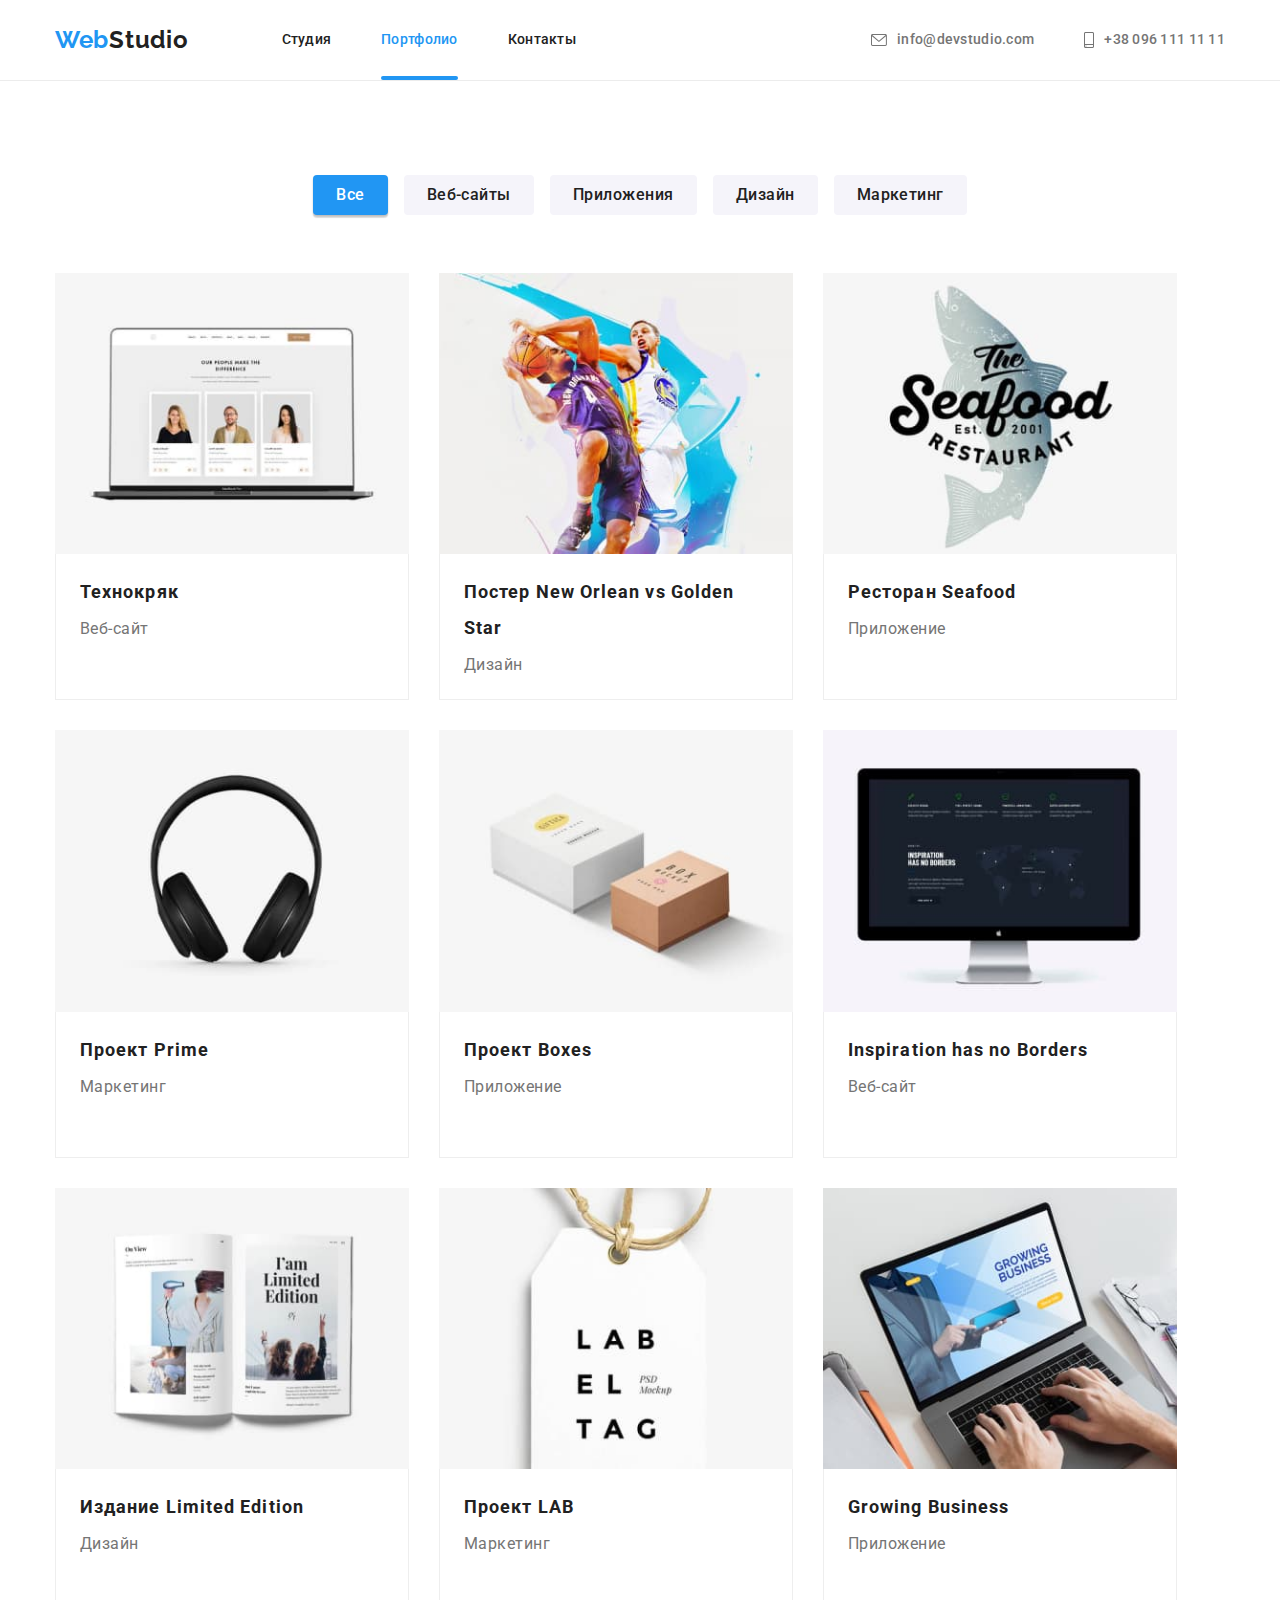
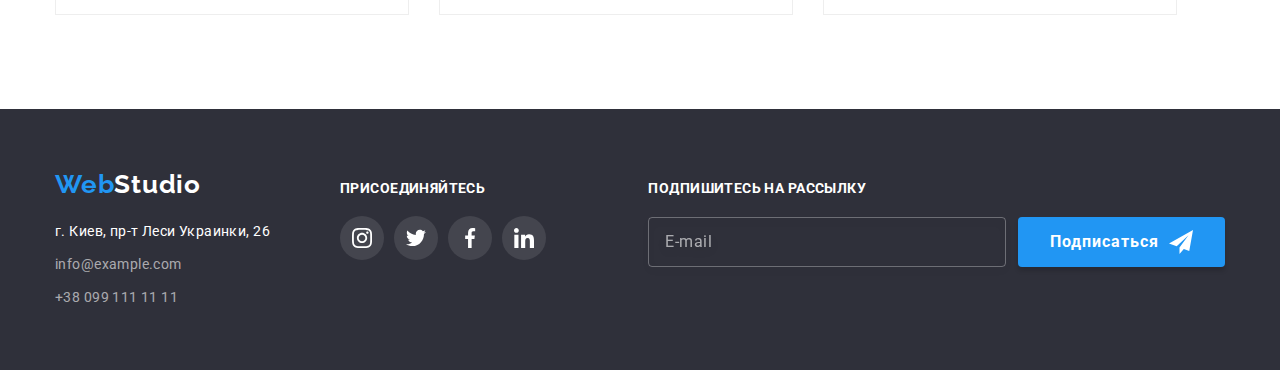
==== commit a2597326: "виправлення" ====
--- a/portfolio.html
+++ b/portfolio.html
@@ -48,15 +48,13 @@
         <nav class="nav">
           <ul class="site-nav__list list">
             <li class="site-nav__item">
+              <a href="./index.html" class="link site-nav__link"> Студия</a>
+            </li>
+            <li class="site-nav__item">
               <a
-                href="./index.html"
-                class="link site-nav__link site-nav__link--current"
+                href="./portfolio.html"
+                class="site-nav__link link site-nav__link--current"
               >
-                Студия</a
-              >
-            </li>
-            <li class="site-nav__item">
-              <a href="./portfolio.html" class="site-nav__link link">
                 Портфолио</a
               >
             </li>
--- a/css/main.min.css
+++ b/css/main.min.css
@@ -1 +1 @@
-:root{--accent-color: #2196f3;--basic-color-white: #ffffff;--second-background-color: #2f303a;--btn-background: #f5f4fa;--first-text-color: #212121;--secondary-text-color: #757575;--footter-contact-color: rgba(255, 255, 255, 0.6);--icon-color: #afb1b8}.visually-hidden{position:absolute;white-space:nowrap;width:1px;height:1px;overflow:hidden;border:0;padding:0;clip:rect(0 0 0 0);clip-path:inset(50%);margin:-1px}body{color:var(--first-text-color);background-color:var(--basic-color-white);font-family:"Roboto",sans-serif;font-size:14px}*,*::before,*::after{box-sizing:border-box}h1,h2,h3,h4,h5,h6,ul,p{margin-bottom:0;margin-top:0}img{display:block;max-width:100%;height:auto}.link{text-decoration:none}.list{list-style:none;padding:0px;margin:0px}.container{margin:0 auto;padding-left:15px;padding-right:15px}@media screen and (min-width: 480px){.container{width:480px}}@media screen and (min-width: 768px){.container{width:768px}}@media screen and (min-width: 1200px){.container{width:1200px}}.button{display:inline-block;color:var(--basic-color-white);background-color:var(--accent-color);font-family:inherit;font-weight:700;font-size:16px;line-height:1.88;align-items:center;text-align:center;letter-spacing:.06em;cursor:pointer;border-radius:4px;padding:10px 32px;min-width:200px;border:1px solid rgba(0,0,0,0);margin-left:auto;margin-right:auto;box-shadow:0px 4px 4px rgba(0,0,0,.15);transition:background-color 250ms cubic-bezier(0.4, 0, 0.2, 1)}.button:hover,.button:focus{background-color:#188cef}.section{padding-top:60px;padding-bottom:60px}@media screen and (min-width: 1200px){.section{padding-top:94px;padding-bottom:94px}}.backdrop{top:0;left:0;width:100%;height:100%;position:fixed;background-color:rgba(0,0,0,.2);opacity:1;transition:opacity 250ms cubic-bezier(0.4, 0, 0.2, 1);z-index:101;overflow-y:scroll}.is-hidden{visibility:0;opacity:0;pointer-events:none}.modal{justify-content:center;position:absolute;top:50%;left:50%;transform:translate(-50%, -50%) scale(1);background-color:var(--basic-color-white);max-width:450px;width:100%;max-height:609px;border-radius:4px;transition:transform 250ms cubic-bezier(0.4, 0, 0.2, 1);padding:40px;overflow:auto}.is-hidden .modal{transform:scale(1.1) translate(-50%, -50%)}@media screen and (min-width: 1200px){.modal{max-width:528px;height:581px}}.modal__close-btn{position:absolute;right:8px;top:8px;display:flex;align-items:center;justify-content:center;border:1px solid rgba(0,0,0,.1);border-radius:50%;cursor:pointer;width:30px;height:30px;background-color:rgba(0,0,0,0);fill:#000;transition:fill 250ms cubic-bezier(0.4, 0, 0.2, 1)}.modal__close-btn:hover,.modal__close-btn:focus{fill:var(--accent-color)}.modal__text{font-style:normal;font-weight:700;font-size:20px;line-height:1.5;text-align:center;letter-spacing:.03em;color:var(--first-text-color);margin-bottom:12px}@media screen and (min-width: 1200px){.modal__text{line-height:1.15}}.input-container{display:flex;flex-direction:column;margin-left:auto;margin-right:auto;margin-bottom:10px;width:100%}.input-container:not(:last-child){margin-bottom:10px}.input-container-comments{display:flex;padding:0;margin-bottom:20px;flex-direction:column;margin-left:auto;margin-right:auto;margin-bottom:20px;width:100%}.label{font-weight:400;font-size:12px;line-height:1.16;letter-spacing:.01em;color:var(--secondary-text-color);margin-bottom:4px}.input{width:100%;height:40px;border:1px solid rgba(33,33,33,.2);border-radius:4px;padding:14px 42px;outline:rgba(0,0,0,0);transition:border-color 250ms cubic-bezier(0.4, 0, 0.2, 1)}.input:focus{border-color:var(--accent-color)}.icon-modal{position:absolute;left:15px;top:50%;transform:translateY(-50%);fill:var(--first-text-color);transition:fill 250ms cubic-bezier(0.4, 0, 0.2, 1)}.input:focus+.icon-modal{fill:var(--accent-color)}.input-wrap{position:relative;padding:0;margin:0}.textarea-input{width:100%;border:1px solid rgba(33,33,33,.2);border-radius:4px;padding:14px 42px;outline:rgba(0,0,0,0);transition:border-color 250ms cubic-bezier(0.4, 0, 0.2, 1);height:120px;resize:none;padding:12px 16px}.textarea-input:focus{border-color:var(--accent-color)}.textarea-input::placeholder{margin:12px 16px;font-style:normal;font-weight:400;font-size:12px;line-height:1.16;letter-spacing:.01em;color:rgba(117,117,117,.5)}.chek-icon{display:inline-block;margin-right:8.38px;border:2px solid var(--first-text-color);border-radius:2px;transition:background-color 250ms cubic-bezier(0.4, 0, 0.2, 1),border-color 250ms cubic-bezier(0.4, 0, 0.2, 1)}.input-check:checked+.chek-icon{background-color:var(--accent-color);border-color:var(--accent-color)}.input-check:focus+.chek-icon{border-color:var(--accent-color)}.policy-link{text-decoration:underline;color:var(--accent-color);font-size:12px;line-height:1.17;letter-spacing:.03em}.license-text{display:flex;align-items:center;justify-content:center;font-style:normal;font-weight:400;font-size:12px;line-height:1.17;letter-spacing:.03em;color:var(--secondary-text-color)}@media screen and (min-width: 1200px){.license-text{font-size:14px;line-height:1.71}}.policy-container{padding-bottom:0;margin-bottom:30px}.btn-send-modal{height:50px;display:flex;align-items:center;justify-content:center;margin:0 auto}.menu__button{padding:0;margin-left:auto;border:none;background-color:rgba(0,0,0,0);margin-left:auto;z-index:999}@media screen and (min-width: 768px){.menu__button{display:none}}.cross-icon{display:none}.menu__button.is-open .cross-icon{display:block}@media screen and (min-width: 768px){.cross-icon,.menu-icons{display:none}}.menu__button.is-open .menu-icon{display:none}.menu-icon,.cross-icon{fill:var(--first-text-color);transition:fill 250ms cubic-bezier(0.4, 0, 0.2, 1)}.menu-icon .menu__button:hover,.menu__button:focus .menu-icon,.cross-icon .menu__button:hover,.menu__button:focus .cross-icon{fill:var(--accent-color)}@media screen and (min-width: 768px){.menu-icon,.cross-icon{display:none}}.is-open{top:21px;right:25px;display:block;position:fixed}@media screen and (max-width: 767.98px){.menu__container{display:none;position:fixed;z-index:100;top:0;width:100vw;height:100vh;left:0;padding:48px 10px 48px 40px;font-weight:500;font-size:40px;line-height:1.17;letter-spacing:.02em;background:var(--basic-color-white);box-shadow:0px 4px 8px rgba(0,0,0,.04),0px 2px 4px rgba(0,0,0,.08),0px 1px 3px rgba(0,0,0,.16);overflow:auto}.menu__container.is-open{display:flex;flex-direction:column}}@media screen and (min-width: 768px){.menu__container{display:none}}.menu__nav{margin-bottom:auto}.menu__nav-item:not(:last-child){margin-bottom:32px}.menu__nav-link{color:var(--first-text-color)}.menu__nav-link:hover,.menu__nav-link:hover{color:var(--accent-color)}.menu__nav-link--current{color:var(--accent-color)}.menu__contacts-list{margin-bottom:64px}.menu__contacts-item:nth-child(1){margin-bottom:32px}.menu__contacts-link{color:var(--secondary-text-color);transition:color 250ms cubic-bezier(0.4, 0, 0.2, 1)}.menu__contacts-link:hover,.menu__contacts-link:focus{color:var(--accent-color)}.main__social-list{display:flex}.main__social-item{position:relative;margin-right:20px}.main__social-item:not(:last-child)::after{content:"";position:absolute;top:45%;right:-10px;width:1px;height:22px;border:1px solid rgba(33,33,33,.2)}.main__social-link{font-style:normal;font-weight:500;font-size:18px;line-height:1.22px;letter-spacing:.02em;color:#2196f3;transition:color 250ms cubic-bezier(0.4, 0, 0.2, 1)}.header{border-bottom:1px solid #ececec;position:relative}.header-container{display:flex}.nav{display:none}@media screen and (min-width: 768px){.nav{display:flex;margin-left:88px}}@media screen and (min-width: 1200px){.nav{margin-left:93px}}.logo{display:block;padding-top:16px;padding-bottom:16px;color:var(--accent-color);font-family:"Raleway",sans-serif;font-weight:700;font-size:24px;line-height:1.16;letter-spacing:.03em}@media screen and (min-width: 768px){.logo{padding-top:26px;padding-bottom:26px}}.logo__part{color:var(--first-text-color)}.site-nav__list{display:none}@media screen and (min-width: 768px){.site-nav__list{display:flex}}.site-nav__item:not(:first-child){margin-left:50px}.site-nav__link{display:block;padding-top:24px;padding-bottom:25px;font-weight:500;line-height:1.14;letter-spacing:.02em;color:var(--first-text-color);padding-top:32px;padding-bottom:32px;position:relative;transition:color 250ms cubic-bezier(0.4, 0, 0.2, 1)}.site-nav__link::after{content:"";position:absolute;left:0;bottom:0;display:block;width:100%;height:4px;background-color:var(--accent-color);border-radius:2px;transform:scaleX(0);transition:transform 250ms cubic-bezier(0.4, 0, 0.2, 1)}.site-nav__link:hover,.site-nav__link:focus{color:var(--accent-color)}.site-nav__link:hover::after,.site-nav__link:focus::after{transform:scaleX(1)}.site-nav__link--current{color:var(--accent-color)}.site-nav__link--current::after{content:"";position:absolute;left:0;bottom:0;display:block;width:100%;height:4px;background-color:var(--accent-color);border-radius:2px;transform:scaleX(1);opacity:1}.auth-nav{display:none}@media screen and (min-width: 768px){.auth-nav{display:flex;flex-direction:column;margin-left:auto}}@media screen and (min-width: 1200px){.auth-nav{flex-direction:row}}@media screen and (min-width: 1200px){.auth-nav__item:not(:first-child){margin-left:50px}.auth-nav__link{padding-top:32px;padding-bottom:32px}}.auth-nav__icon{margin-right:10px;fill:currentColor}@media screen and (max-width: 1199.5px){.auth-nav__item:nth-child(1){margin-bottom:10px}}.auth-nav__link{display:flex;color:var(--secondary-text-color);font-weight:500;line-height:1.14;letter-spacing:.02em;align-items:center;transition:color 250ms cubic-bezier(0.4, 0, 0.2, 1)}.auth-nav__link:hover,.auth-nav__link:focus{color:var(--accent-color)}.auth-nav__link:hover::after,.auth-nav__link:focus::after{transform:scaleX(1)}@media screen and (max-width: 1199.5px){.auth-nav__link--mail{padding-top:21px;line-height:1.16}.auth-nav__link--tel{padding-bottom:21px;line-height:1.16}}.hero{color:var(--basic-color-white);background-color:var(--second-background-color);background-size:cover;background-repeat:no-repeat;background-position:center;margin-bottom:0;margin-top:0;margin-left:auto;margin-right:auto;padding-top:118px;padding-bottom:118px;text-align:center}@media screen and (min-width: 1200px){.hero{padding-top:200px;padding-bottom:200px}}.hero__title{font-weight:900;font-size:26px;line-height:1.62;letter-spacing:.06em;text-transform:uppercase;text-align:center;max-width:360px;margin-top:0;margin-left:auto;margin-right:auto;margin-bottom:30px}@media screen and (min-width: 1200px){.hero__title{font-size:44px;line-height:1.36;max-width:696px}}.features__title{font-weight:700;font-size:14px;line-height:1.14;text-align:center;letter-spacing:.03em;text-transform:uppercase;margin-bottom:10px}@media screen and (min-width: 768px){.features__title{text-align:left}}.features__text{font-weight:400;font-size:14px;line-height:1.71;letter-spacing:.03em;color:var(--secondary-text-color)}@media screen and (min-width: 768px){.features__list{display:flex;flex-wrap:wrap}}.features__item{max-width:450px}.features__item:not(:last-child){margin-bottom:30px}@media screen and (min-width: 768px){.features__item{max-width:354px}}@media screen and (min-width: 1200px){.features__item{max-width:270px;margin-bottom:0;flex-wrap:nowrap}}@media screen and (min-width: 1200px){.features__item:not(:last-child){margin-right:30px;margin-bottom:0}}@media screen and (min-width: 768px){.features__item:nth-child(2n+1){margin-right:30px}}@media screen and (min-width: 768px){.features__item:nth-child(n+3){margin-bottom:0px}}.features__icon-container{height:120px;display:flex;align-items:center;justify-content:center;margin-bottom:30px;background-color:var(--btn-background);border-radius:4px}.performance{display:none;padding-top:0}@media screen and (min-width: 1200px){.performance{display:block}}.performance__title{font-weight:700;font-size:36px;line-height:1.17;text-align:center;letter-spacing:.03em;margin-bottom:50px}.performance__thumb{position:relative}.performance__text{display:flex;position:absolute;bottom:0;background-color:rgba(47,48,58,.8);justify-content:center;align-items:center;height:70px;width:100%;font-style:normal;font-weight:700;line-height:16px;text-align:center;letter-spacing:.03em;text-transform:uppercase;color:var(--basic-color-white)}.performance__list{display:flex}.performance__item:not(:last-child){margin-right:30px}.team{background-color:var(--btn-background)}.team__title{font-style:normal;font-size:36px;margin-bottom:50px;font-weight:700;line-height:1.14;letter-spacing:.03em;text-align:center}.team__list{display:flex;flex-wrap:wrap;align-items:center;justify-content:center}@media screen and (min-width: 768px){.team__list{display:flex}}.team__item{max-width:450px;box-shadow:0px 1px 3px rgba(0,0,0,.12),0px 1px 1px rgba(0,0,0,.14),0px 2px 1px rgba(0,0,0,.2);border-radius:0px 0px 4px 4px;background-color:var(--basic-color-white)}.team__item:not(:last-child){margin-bottom:30px}@media screen and (min-width: 768px){.team__item:nth-child(2n+1){margin-right:30px}}@media screen and (min-width: 768px){.team__item{max-width:354px}}@media screen and (min-width: 1200px){.team__item{max-width:270px}.team__item:not(:last-child){margin-right:30px;margin-bottom:0px}}@media screen and (min-width: 768px){.team__item:nth-child(n+3){margin-bottom:0px}}.team__information-block{padding:30px 0px}@media screen and (min-width: 1200px){.team__information-block{padding:30px}}.team__name{margin-bottom:10px;font-weight:500;font-size:16px;line-height:1.19;text-align:center;letter-spacing:.03em;color:var(--first-text-color)}.team__position{font-weight:400;font-size:16px;line-height:1.19;text-align:center;letter-spacing:.03em;color:var(--secondary-text-color);margin-bottom:16px}.social-links{display:flex;justify-content:center;align-items:center}.social-links__item:not(:last-child){margin-right:10px}.social-links__link{display:flex;width:44px;height:44px;justify-content:center;align-items:center;border-radius:50%;fill:var(--icon-color);transition:background-color 250ms cubic-bezier(0.4, 0, 0.2, 1),fill 250ms cubic-bezier(0.4, 0, 0.2, 1)}.social-links__link:hover,.social-links__link:focus{background-color:var(--accent-color);fill:var(--basic-color-white)}.clients__title{font-style:normal;font-weight:700;font-size:36px;line-height:1.17;text-align:center;letter-spacing:.03em;margin-bottom:30px}@media screen and (min-width: 1200px){.clients__title{margin-bottom:50px}}.clients__list{display:flex;flex-wrap:wrap;justify-content:center;margin:-15px}@media screen and (min-width: 1200px){.clients__list{flex-wrap:nowrap;margin:0}}.clients__item{flex-basis:calc((100% - 60px)/2);margin:15px}@media screen and (min-width: 768px){.clients__item{flex-basis:226px}}@media screen and (min-width: 1200px){.clients__item{flex-basis:170px;margin:0}}@media screen and (min-width: 1200px){.clients__item:not(:last-child){margin-right:30px}}.clients__link{display:flex;height:92px;justify-content:center;align-items:center;border:1px solid var(--icon-color);border-radius:4px;outline:rgba(0,0,0,0);fill:var(--icon-color);transition:border-color 250ms cubic-bezier(0.4, 0, 0.2, 1),fill 250ms cubic-bezier(0.4, 0, 0.2, 1)}.clients__link:hover,.clients__link:focus{border-color:var(--accent-color);fill:var(--accent-color)}.footer{padding-top:60px;padding-bottom:60px;background-color:var(--second-background-color)}.footer__container{text-align:center}@media screen and (min-width: 768px){.footer__container{display:flex;flex-wrap:wrap;justify-content:center}}@media screen and (min-width: 1200px){.footer__container{display:flex;align-items:baseline}}@media screen and (min-width: 768px){.footer__addres{margin-right:165px}}@media screen and (min-width: 1200px){.footer__addres{margin-right:70px}}.footer__logo{display:block;color:var(--accent-color);font-family:"Raleway",sans-serif;font-weight:700;font-size:24px;line-height:1.16;letter-spacing:.03em;margin-bottom:20px}@media screen and (min-width: 1200px){.footer__logo{font-size:26px;line-height:1.19}}.footer__logo-part{color:var(--basic-color-white)}.address{margin-top:20px}.address__list{margin-bottom:60px}@media screen and (min-width: 1200px){.address__list{margin-bottom:0}}.address__link{transition:color 250ms cubic-bezier(0.4, 0, 0.2, 1);font-weight:400;line-height:1.71;letter-spacing:.03em;font-style:normal;color:var(--footter-contact-color)}.address__link:hover,.address__link:focus{color:var(--accent-color)}.address__item:not(:last-child){margin-bottom:8px}@media screen and (min-width: 1200px){.address__item:not(:last-child){margin-bottom:9px}}.address__text{font-weight:400;line-height:1.71;letter-spacing:.03em;font-style:normal;color:var(--basic-color-white);margin-bottom:9px}.contact-footer{margin-bottom:60px;text-align:center}@media screen and (min-width: 1200px){.contact-footer{margin-right:auto;margin-bottom:0}}.contact-footer__list{display:flex;justify-content:center}.contact-footer__text{font-style:normal;font-weight:700;line-height:16px;letter-spacing:.03em;text-transform:uppercase;color:var(--basic-color-white);margin-bottom:20px}.contact-footer__item:not(:last-child){margin-right:10px}.contact-footer__link{width:44px;height:44px;display:flex;background-color:rgba(255,255,255,.1);fill:var(--basic-color-white);justify-content:center;align-items:center;border-radius:50%;transition:background-color 250ms cubic-bezier(0.4, 0, 0.2, 1)}.contact-footer__link:hover,.contact-footer__link:focus{background-color:var(--accent-color)}.subscribe__text{font-style:normal;font-weight:700;font-size:14px;line-height:1.14;letter-spacing:.03em;text-transform:uppercase;color:var(--basic-color-white)}@media screen and (min-width: 1200px){.subscribe__text{text-align:left;display:block}}.subscribe__form{margin-top:20px}@media screen and (min-width: 768px){.subscribe__form{display:flex;flex-direction:column;flex-wrap:wrap}}@media screen and (min-width: 1200px){.subscribe__form{flex-direction:row;flex-wrap:nowrap}}.subscribe__input{width:100%;height:50px;margin-bottom:20px;border:1px solid rgba(255,255,255,.3);filter:drop-shadow(0px 4px 4px rgba(0, 0, 0, 0.15));border-radius:4px;background-color:rgba(0,0,0,0);padding-left:16px;margin-right:12px;color:var(--basic-color-white)}.subscribe__input::placeholder{font-style:normal;font-size:16px;line-height:1.25;display:flex;align-items:center;letter-spacing:.03em;color:rgba(255,255,255,.6);padding-top:15px;padding-bottom:15px}@media screen and (min-width: 768px){.subscribe__input{width:450px}}@media screen and (min-width: 1200px){.subscribe__input{margin-right:12px;width:358px;margin-bottom:0}}.button__subscribe{display:inline-flex;min-width:200px;height:50px;border:0px;margin-left:auto;margin-right:auto}.subscribe__icon{margin-left:10px;fill:var(--basic-color-white)}.sorting__list{display:flex;flex-wrap:wrap;justify-content:flex-start;margin:-8px;margin-bottom:50px}@media screen and (min-width: 768px){.sorting__list{flex-wrap:nowrap;justify-content:center}}.sorting__item{margin:8px}.sorting__btn,.sorting__btn--current{min-width:73px;background-color:var(--btn-background);color:var(--first-text-color);box-shadow:none;font-weight:500;line-height:1.63;letter-spacing:.03em;border:1px solid rgba(0,0,0,0);transition:background-color 250ms cubic-bezier(0.4, 0, 0.2, 1),color 250ms cubic-bezier(0.4, 0, 0.2, 1),box-shadow 250ms cubic-bezier(0.4, 0, 0.2, 1)}@media screen and (min-width: 768px){.sorting__btn,.sorting__btn--current{padding:6px 22px}}.sorting__btn:hover,.sorting__btn:focus{background-color:var(--accent-color);color:var(--basic-color-white);box-shadow:0px 3px 1px rgba(0,0,0,.1),0px 1px 2px rgba(0,0,0,.08),0px 2px 2px rgba(0,0,0,.12)}.sorting__btn--current{background-color:var(--accent-color);color:var(--basic-color-white);box-shadow:0px 3px 1px rgba(0,0,0,.1),0px 1px 2px rgba(0,0,0,.08),0px 2px 2px rgba(0,0,0,.12)}.portfolio__list{display:flex;flex-direction:column;align-items:center;justify-content:center}@media screen and (min-width: 768px){.portfolio__list{flex-wrap:wrap;flex-direction:row;margin:-30px;justify-content:flex-start}}@media screen and (min-width: 768px){.portfolio__item{margin:30px}}.portfolio__link{display:block;background-color:var(--basic-color-white);cursor:pointer;transition:box-shadow 250ms cubic-bezier(0.4, 0, 0.2, 1)}.portfolio__link:hover,.portfolio__link:focus{box-shadow:0px 1px 1px rgba(0,0,0,.12),0px 4px 4px rgba(0,0,0,.06),1px 4px 6px rgba(0,0,0,.16)}@media screen and (min-width: 768px){.portfolio__link{width:354px}}.portfolio__inform-block{padding:20px 24px;border:1px solid #eee;border-top:0;flex-grow:1}.portfolio__title{font-weight:700;font-size:18px;line-height:2;letter-spacing:.06em;font-style:normal;color:var(--first-text-color)}.portfolio__text{font-weight:400;font-size:16px;line-height:1.88;letter-spacing:.03em;color:var(--secondary-text-color)}.overlay{position:absolute;left:0;bottom:0;background-color:rgba(33,150,243,.9);width:450px;height:294px;transform:translateY(101%);transition:transform 250ms cubic-bezier(0.4, 0, 0.2, 1)}.portfolio__link:hover .overlay,.portfolio__link:focus .overlay{transform:translateY(0)}@media screen and (min-width: 768px){.overlay{width:354px}}.portfolio__thumb{position:relative;z-index:1;overflow:hidden;width:450px}@media screen and (min-width: 768px){.portfolio__thumb{max-width:354px}}.overlay__text{font-style:normal;font-weight:400;font-size:18px;line-height:1.56;letter-spacing:.03em;color:var(--basic-color-white);padding:63px 24px}/*# sourceMappingURL=main.min.css.map */+:root{--accent-color: #2196f3;--basic-color-white: #ffffff;--second-background-color: #2f303a;--btn-background: #f5f4fa;--first-text-color: #212121;--secondary-text-color: #757575;--footter-contact-color: rgba(255, 255, 255, 0.6);--icon-color: #afb1b8}.visually-hidden{position:absolute;white-space:nowrap;width:1px;height:1px;overflow:hidden;border:0;padding:0;clip:rect(0 0 0 0);clip-path:inset(50%);margin:-1px}body{color:var(--first-text-color);background-color:var(--basic-color-white);font-family:"Roboto",sans-serif;font-size:14px}*,*::before,*::after{box-sizing:border-box}h1,h2,h3,h4,h5,h6,ul,p{margin-bottom:0;margin-top:0}img{display:block;max-width:100%;height:auto}.link{text-decoration:none}.list{list-style:none;padding:0px;margin:0px}.container{margin:0 auto;padding-left:15px;padding-right:15px}@media screen and (min-width: 480px){.container{width:480px}}@media screen and (min-width: 768px){.container{width:768px}}@media screen and (min-width: 1200px){.container{width:1200px}}.button{display:inline-block;color:var(--basic-color-white);background-color:var(--accent-color);font-family:inherit;font-weight:700;font-size:16px;line-height:1.88;align-items:center;text-align:center;letter-spacing:.06em;cursor:pointer;border-radius:4px;padding:10px 32px;min-width:200px;border:1px solid rgba(0,0,0,0);margin-left:auto;margin-right:auto;box-shadow:0px 4px 4px rgba(0,0,0,.15);transition:background-color 250ms cubic-bezier(0.4, 0, 0.2, 1)}.button:hover,.button:focus{background-color:#188cef}.section{padding-top:60px;padding-bottom:60px}@media screen and (min-width: 1200px){.section{padding-top:94px;padding-bottom:94px}}.backdrop{top:0;left:0;width:100%;height:100%;position:fixed;background-color:rgba(0,0,0,.2);opacity:1;transition:opacity 250ms cubic-bezier(0.4, 0, 0.2, 1);z-index:101;overflow-y:scroll}.is-hidden{visibility:0;opacity:0;pointer-events:none}.modal{justify-content:center;position:absolute;top:50%;left:50%;transform:translate(-50%, -50%) scale(1);background-color:var(--basic-color-white);max-width:450px;width:100%;max-height:609px;border-radius:4px;transition:transform 250ms cubic-bezier(0.4, 0, 0.2, 1);padding:40px;overflow:auto}.is-hidden .modal{transform:scale(1.1) translate(-50%, -50%)}@media screen and (min-width: 1200px){.modal{max-width:528px;height:581px}}.modal__close-btn{position:absolute;right:8px;top:8px;display:flex;align-items:center;justify-content:center;border:1px solid rgba(0,0,0,.1);border-radius:50%;cursor:pointer;width:30px;height:30px;background-color:rgba(0,0,0,0);fill:#000;transition:fill 250ms cubic-bezier(0.4, 0, 0.2, 1)}.modal__close-btn:hover,.modal__close-btn:focus{fill:var(--accent-color)}.modal__text{font-style:normal;font-weight:700;font-size:20px;line-height:1.5;text-align:center;letter-spacing:.03em;color:var(--first-text-color);margin-bottom:12px}@media screen and (min-width: 1200px){.modal__text{line-height:1.15}}.input-container{display:flex;flex-direction:column;margin-left:auto;margin-right:auto;margin-bottom:10px;width:100%}.input-container:not(:last-child){margin-bottom:10px}.input-container-comments{display:flex;padding:0;margin-bottom:20px;flex-direction:column;margin-left:auto;margin-right:auto;margin-bottom:20px;width:100%}.label{font-weight:400;font-size:12px;line-height:1.16;letter-spacing:.01em;color:var(--secondary-text-color);margin-bottom:4px}.input{width:100%;height:40px;border:1px solid rgba(33,33,33,.2);border-radius:4px;padding:14px 42px;outline:rgba(0,0,0,0);transition:border-color 250ms cubic-bezier(0.4, 0, 0.2, 1)}.input:focus{border-color:var(--accent-color)}.icon-modal{position:absolute;left:15px;top:50%;transform:translateY(-50%);fill:var(--first-text-color);transition:fill 250ms cubic-bezier(0.4, 0, 0.2, 1)}.input:focus+.icon-modal{fill:var(--accent-color)}.input-wrap{position:relative;padding:0;margin:0}.textarea-input{width:100%;border:1px solid rgba(33,33,33,.2);border-radius:4px;padding:14px 42px;outline:rgba(0,0,0,0);transition:border-color 250ms cubic-bezier(0.4, 0, 0.2, 1);height:120px;resize:none;padding:12px 16px}.textarea-input:focus{border-color:var(--accent-color)}.textarea-input::placeholder{margin:12px 16px;font-style:normal;font-weight:400;font-size:12px;line-height:1.16;letter-spacing:.01em;color:rgba(117,117,117,.5)}.chek-icon{display:inline-block;margin-right:8.38px;border:2px solid var(--first-text-color);border-radius:2px;transition:background-color 250ms cubic-bezier(0.4, 0, 0.2, 1),border-color 250ms cubic-bezier(0.4, 0, 0.2, 1)}.input-check:checked+.chek-icon{background-color:var(--accent-color);border-color:var(--accent-color)}.input-check:focus+.chek-icon{border-color:var(--accent-color)}.policy-link{text-decoration:underline;color:var(--accent-color);font-size:12px;line-height:1.17;letter-spacing:.03em}.license-text{display:flex;align-items:center;justify-content:center;font-style:normal;font-weight:400;font-size:12px;line-height:1.17;letter-spacing:.03em;color:var(--secondary-text-color)}@media screen and (min-width: 1200px){.license-text{font-size:14px;line-height:1.71}}.policy-container{padding-bottom:0;margin-bottom:30px}.btn-send-modal{height:50px;display:flex;align-items:center;justify-content:center;margin:0 auto}.menu__button{padding:0;margin-left:auto;border:none;background-color:rgba(0,0,0,0);margin-left:auto;z-index:999}@media screen and (min-width: 768px){.menu__button{display:none}}.cross-icon{display:none}.menu__button.is-open .cross-icon{display:block}@media screen and (min-width: 768px){.cross-icon,.menu-icons{display:none}}.menu__button.is-open .menu-icon{display:none}.menu-icon,.cross-icon{fill:var(--first-text-color);transition:fill 250ms cubic-bezier(0.4, 0, 0.2, 1)}.menu-icon .menu__button:hover,.menu__button:focus .menu-icon,.cross-icon .menu__button:hover,.menu__button:focus .cross-icon{fill:var(--accent-color)}@media screen and (min-width: 768px){.menu-icon,.cross-icon{display:none}}.is-open{top:21px;right:25px;display:block;position:fixed}@media screen and (max-width: 767.98px){.menu__container{display:none;position:fixed;z-index:100;top:0;width:100vw;height:100vh;left:0;padding:48px 10px 48px 40px;font-weight:500;font-size:40px;line-height:1.17;letter-spacing:.02em;background:var(--basic-color-white);box-shadow:0px 4px 8px rgba(0,0,0,.04),0px 2px 4px rgba(0,0,0,.08),0px 1px 3px rgba(0,0,0,.16);overflow:auto}.menu__container.is-open{display:flex;flex-direction:column}}@media screen and (min-width: 768px){.menu__container{display:none}}.menu__nav{margin-bottom:auto}.menu__nav-item:not(:last-child){margin-bottom:32px}.menu__nav-link{color:var(--first-text-color)}.menu__nav-link:hover,.menu__nav-link:hover{color:var(--accent-color)}.menu__nav-link--current{color:var(--accent-color)}.menu__contacts-list{margin-bottom:64px}.menu__contacts-item:nth-child(1){margin-bottom:32px}.menu__contacts-link{color:var(--secondary-text-color);transition:color 250ms cubic-bezier(0.4, 0, 0.2, 1)}.menu__contacts-link:hover,.menu__contacts-link:focus{color:var(--accent-color)}.main__social-list{display:flex}.main__social-item{position:relative;margin-right:20px}.main__social-item:not(:last-child)::after{content:"";position:absolute;top:45%;right:-10px;width:1px;height:22px;border:1px solid rgba(33,33,33,.2)}.main__social-link{font-style:normal;font-weight:500;font-size:18px;line-height:1.22px;letter-spacing:.02em;color:#2196f3;transition:color 250ms cubic-bezier(0.4, 0, 0.2, 1)}.header{border-bottom:1px solid #ececec;position:relative}.header-container{display:flex}.nav{display:none}@media screen and (min-width: 768px){.nav{display:flex;margin-left:88px}}@media screen and (min-width: 1200px){.nav{margin-left:93px}}.logo{display:block;padding-top:16px;padding-bottom:16px;color:var(--accent-color);font-family:"Raleway",sans-serif;font-weight:700;font-size:24px;line-height:1.16;letter-spacing:.03em}@media screen and (min-width: 768px){.logo{padding-top:26px;padding-bottom:26px}}.logo__part{color:var(--first-text-color)}.site-nav__list{display:none}@media screen and (min-width: 768px){.site-nav__list{display:flex}}.site-nav__item:not(:first-child){margin-left:50px}.site-nav__link{display:block;padding-top:24px;padding-bottom:25px;font-weight:500;line-height:1.14;letter-spacing:.02em;color:var(--first-text-color);padding-top:32px;padding-bottom:32px;position:relative;transition:color 250ms cubic-bezier(0.4, 0, 0.2, 1)}.site-nav__link::after{content:"";position:absolute;left:0;bottom:0;display:block;width:100%;height:4px;background-color:var(--accent-color);border-radius:2px;transform:scaleX(0);transition:transform 250ms cubic-bezier(0.4, 0, 0.2, 1)}.site-nav__link:hover,.site-nav__link:focus{color:var(--accent-color)}.site-nav__link:hover::after,.site-nav__link:focus::after{transform:scaleX(1)}.site-nav__link--current{color:var(--accent-color)}.site-nav__link--current::after{content:"";position:absolute;left:0;bottom:0;display:block;width:100%;height:4px;background-color:var(--accent-color);border-radius:2px;transform:scaleX(1);opacity:1}.auth-nav{display:none}@media screen and (min-width: 768px){.auth-nav{display:flex;flex-direction:column;margin-left:auto}}@media screen and (min-width: 1200px){.auth-nav{flex-direction:row}}@media screen and (min-width: 1200px){.auth-nav__item:not(:first-child){margin-left:50px}.auth-nav__link{padding-top:32px;padding-bottom:32px}}.auth-nav__icon{margin-right:10px;fill:currentColor}@media screen and (max-width: 1199.5px){.auth-nav__item:nth-child(1){margin-bottom:10px}}.auth-nav__link{display:flex;color:var(--secondary-text-color);font-weight:500;line-height:1.14;letter-spacing:.02em;align-items:center;transition:color 250ms cubic-bezier(0.4, 0, 0.2, 1)}.auth-nav__link:hover,.auth-nav__link:focus{color:var(--accent-color)}.auth-nav__link:hover::after,.auth-nav__link:focus::after{transform:scaleX(1)}@media screen and (max-width: 1199.5px){.auth-nav__link--mail{padding-top:21px;line-height:1.16}.auth-nav__link--tel{padding-bottom:21px;line-height:1.16}}.hero{color:var(--basic-color-white);background-color:var(--second-background-color);background-size:cover;background-repeat:no-repeat;background-position:center;margin-bottom:0;margin-top:0;margin-left:auto;margin-right:auto;padding-top:118px;padding-bottom:118px;text-align:center}@media screen and (min-width: 1200px){.hero{padding-top:200px;padding-bottom:200px}}.hero__title{font-weight:900;font-size:26px;line-height:1.62;letter-spacing:.06em;text-transform:uppercase;text-align:center;max-width:360px;margin-top:0;margin-left:auto;margin-right:auto;margin-bottom:30px}@media screen and (min-width: 1200px){.hero__title{font-size:44px;line-height:1.36;max-width:696px}}.features__title{font-weight:700;font-size:14px;line-height:1.14;text-align:center;letter-spacing:.03em;text-transform:uppercase;margin-bottom:10px}@media screen and (min-width: 768px){.features__title{text-align:left}}.features__text{font-weight:400;font-size:14px;line-height:1.71;letter-spacing:.03em;color:var(--secondary-text-color)}@media screen and (min-width: 768px){.features__list{display:flex;flex-wrap:wrap}}.features__item{max-width:450px}.features__item:not(:last-child){margin-bottom:30px}@media screen and (min-width: 768px){.features__item{max-width:354px}}@media screen and (min-width: 1200px){.features__item{max-width:270px;margin-bottom:0;flex-wrap:nowrap}}@media screen and (min-width: 1200px){.features__item:not(:last-child){margin-right:30px;margin-bottom:0}}@media screen and (min-width: 768px){.features__item:nth-child(2n+1){margin-right:30px}}@media screen and (min-width: 768px){.features__item:nth-child(n+3){margin-bottom:0px}}.features__icon-container{height:120px;display:flex;align-items:center;justify-content:center;margin-bottom:30px;background-color:var(--btn-background);border-radius:4px}.performance{display:none;padding-top:0}@media screen and (min-width: 1200px){.performance{display:block}}.performance__title{font-weight:700;font-size:36px;line-height:1.17;text-align:center;letter-spacing:.03em;margin-bottom:50px}.performance__thumb{position:relative}.performance__text{display:flex;position:absolute;bottom:0;background-color:rgba(47,48,58,.8);justify-content:center;align-items:center;height:70px;width:100%;font-style:normal;font-weight:700;line-height:16px;text-align:center;letter-spacing:.03em;text-transform:uppercase;color:var(--basic-color-white)}.performance__list{display:flex}.performance__item:not(:last-child){margin-right:30px}.team{background-color:var(--btn-background)}.team__title{font-style:normal;font-size:36px;margin-bottom:50px;font-weight:700;line-height:1.14;letter-spacing:.03em;text-align:center}.team__list{display:flex;flex-wrap:wrap;align-items:center;justify-content:center}@media screen and (min-width: 768px){.team__list{display:flex}}.team__item{max-width:450px;box-shadow:0px 1px 3px rgba(0,0,0,.12),0px 1px 1px rgba(0,0,0,.14),0px 2px 1px rgba(0,0,0,.2);border-radius:0px 0px 4px 4px;background-color:var(--basic-color-white)}.team__item:not(:last-child){margin-bottom:30px}@media screen and (min-width: 768px){.team__item:nth-child(2n+1){margin-right:30px}}@media screen and (min-width: 768px){.team__item{max-width:354px}}@media screen and (min-width: 1200px){.team__item{max-width:270px}.team__item:not(:last-child){margin-right:30px;margin-bottom:0px}}@media screen and (min-width: 768px){.team__item:nth-child(n+3){margin-bottom:0px}}.team__information-block{padding:30px 0px}@media screen and (min-width: 1200px){.team__information-block{padding:30px}}.team__name{margin-bottom:10px;font-weight:500;font-size:16px;line-height:1.19;text-align:center;letter-spacing:.03em;color:var(--first-text-color)}.team__position{font-weight:400;font-size:16px;line-height:1.19;text-align:center;letter-spacing:.03em;color:var(--secondary-text-color);margin-bottom:16px}.social-links{display:flex;justify-content:center;align-items:center}.social-links__item:not(:last-child){margin-right:10px}.social-links__link{display:flex;width:44px;height:44px;justify-content:center;align-items:center;border-radius:50%;fill:var(--icon-color);transition:background-color 250ms cubic-bezier(0.4, 0, 0.2, 1),fill 250ms cubic-bezier(0.4, 0, 0.2, 1)}.social-links__link:hover,.social-links__link:focus{background-color:var(--accent-color);fill:var(--basic-color-white)}.clients__title{font-style:normal;font-weight:700;font-size:36px;line-height:1.17;text-align:center;letter-spacing:.03em;margin-bottom:30px}@media screen and (min-width: 1200px){.clients__title{margin-bottom:50px}}.clients__list{display:flex;flex-wrap:wrap;justify-content:center;margin:-15px}@media screen and (min-width: 1200px){.clients__list{flex-wrap:nowrap;margin:0}}.clients__item{flex-basis:calc((100% - 60px)/2);margin:15px}@media screen and (min-width: 768px){.clients__item{flex-basis:226px}}@media screen and (min-width: 1200px){.clients__item{flex-basis:170px;margin:0}}@media screen and (min-width: 1200px){.clients__item:not(:last-child){margin-right:30px}}.clients__link{display:flex;height:92px;justify-content:center;align-items:center;border:1px solid var(--icon-color);border-radius:4px;outline:rgba(0,0,0,0);fill:var(--icon-color);transition:border-color 250ms cubic-bezier(0.4, 0, 0.2, 1),fill 250ms cubic-bezier(0.4, 0, 0.2, 1)}.clients__link:hover,.clients__link:focus{border-color:var(--accent-color);fill:var(--accent-color)}.footer{padding-top:60px;padding-bottom:60px;background-color:var(--second-background-color)}.footer__container{text-align:center}@media screen and (min-width: 768px){.footer__container{display:flex;flex-wrap:wrap;justify-content:center}}@media screen and (min-width: 1200px){.footer__container{display:flex;align-items:baseline}}@media screen and (min-width: 768px){.footer__addres{margin-right:165px}}@media screen and (min-width: 1200px){.footer__addres{margin-right:70px;text-align:left}}.footer__logo{display:block;color:var(--accent-color);font-family:"Raleway",sans-serif;font-weight:700;font-size:24px;line-height:1.16;letter-spacing:.03em;margin-bottom:20px}@media screen and (min-width: 1200px){.footer__logo{font-size:26px;line-height:1.19}}.footer__logo-part{color:var(--basic-color-white)}.address{margin-top:20px}.address__list{margin-bottom:60px}@media screen and (min-width: 1200px){.address__list{margin-bottom:0}}.address__link{transition:color 250ms cubic-bezier(0.4, 0, 0.2, 1);font-weight:400;line-height:1.71;letter-spacing:.03em;font-style:normal;color:var(--footter-contact-color)}.address__link:hover,.address__link:focus{color:var(--accent-color)}.address__item:not(:last-child){margin-bottom:8px}@media screen and (min-width: 1200px){.address__item:not(:last-child){margin-bottom:9px}}.address__text{font-weight:400;line-height:1.71;letter-spacing:.03em;font-style:normal;color:var(--basic-color-white);margin-bottom:9px}.contact-footer{margin-bottom:60px;text-align:center}@media screen and (min-width: 1200px){.contact-footer{margin-right:auto;margin-bottom:0;text-align:left}}.contact-footer__list{display:flex;justify-content:center}.contact-footer__text{font-style:normal;font-weight:700;line-height:16px;letter-spacing:.03em;text-transform:uppercase;color:var(--basic-color-white);margin-bottom:20px}.contact-footer__item:not(:last-child){margin-right:10px}.contact-footer__link{width:44px;height:44px;display:flex;background-color:rgba(255,255,255,.1);fill:var(--basic-color-white);justify-content:center;align-items:center;border-radius:50%;transition:background-color 250ms cubic-bezier(0.4, 0, 0.2, 1)}.contact-footer__link:hover,.contact-footer__link:focus{background-color:var(--accent-color)}.subscribe__text{font-style:normal;font-weight:700;font-size:14px;line-height:1.14;letter-spacing:.03em;text-transform:uppercase;color:var(--basic-color-white)}@media screen and (min-width: 1200px){.subscribe__text{text-align:left;display:block}}.subscribe__form{margin-top:20px}@media screen and (min-width: 768px){.subscribe__form{display:flex;flex-direction:column;flex-wrap:wrap}}@media screen and (min-width: 1200px){.subscribe__form{flex-direction:row;flex-wrap:nowrap}}.subscribe__input{width:100%;height:50px;margin-bottom:20px;border:1px solid rgba(255,255,255,.3);filter:drop-shadow(0px 4px 4px rgba(0, 0, 0, 0.15));border-radius:4px;background-color:rgba(0,0,0,0);padding-left:16px;margin-right:12px;color:var(--basic-color-white)}.subscribe__input::placeholder{font-style:normal;font-size:16px;line-height:1.25;display:flex;align-items:center;letter-spacing:.03em;color:rgba(255,255,255,.6);padding-top:15px;padding-bottom:15px}@media screen and (min-width: 768px){.subscribe__input{width:450px}}@media screen and (min-width: 1200px){.subscribe__input{margin-right:12px;width:358px;margin-bottom:0}}.button__subscribe{display:inline-flex;min-width:200px;height:50px;border:0px;margin-left:auto;margin-right:auto}.subscribe__icon{margin-left:10px;fill:var(--basic-color-white)}.sorting__list{display:flex;flex-wrap:wrap;justify-content:flex-start;margin:-8px;margin-bottom:50px}@media screen and (min-width: 768px){.sorting__list{flex-wrap:nowrap;justify-content:center}}.sorting__item{margin:8px}.sorting__btn,.sorting__btn--current{min-width:73px;background-color:var(--btn-background);color:var(--first-text-color);box-shadow:none;font-weight:500;line-height:1.63;letter-spacing:.03em;border:1px solid rgba(0,0,0,0);transition:background-color 250ms cubic-bezier(0.4, 0, 0.2, 1),color 250ms cubic-bezier(0.4, 0, 0.2, 1),box-shadow 250ms cubic-bezier(0.4, 0, 0.2, 1)}@media screen and (min-width: 768px){.sorting__btn,.sorting__btn--current{padding:6px 22px}}.sorting__btn:hover,.sorting__btn:focus{background-color:var(--accent-color);color:var(--basic-color-white);box-shadow:0px 3px 1px rgba(0,0,0,.1),0px 1px 2px rgba(0,0,0,.08),0px 2px 2px rgba(0,0,0,.12)}.sorting__btn--current{background-color:var(--accent-color);color:var(--basic-color-white);box-shadow:0px 3px 1px rgba(0,0,0,.1),0px 1px 2px rgba(0,0,0,.08),0px 2px 2px rgba(0,0,0,.12)}.portfolio__list{display:flex;flex-direction:column;align-items:center;justify-content:center}@media screen and (min-width: 768px){.portfolio__list{flex-wrap:wrap;flex-direction:row;justify-content:flex-start;margin-left:auto;margin-right:auto;gap:30px}}.portfolio__link{display:block;width:450px;background-color:var(--basic-color-white);cursor:pointer;transition:box-shadow 250ms cubic-bezier(0.4, 0, 0.2, 1)}.portfolio__link:hover,.portfolio__link:focus{box-shadow:0px 1px 1px rgba(0,0,0,.12),0px 4px 4px rgba(0,0,0,.06),1px 4px 6px rgba(0,0,0,.16)}@media screen and (min-width: 768px){.portfolio__link{width:354px}}.portfolio__inform-block{padding:20px 24px;border:1px solid #eee;border-top:0;height:146px}.portfolio__title{font-weight:700;font-size:18px;margin-bottom:4px;line-height:2;letter-spacing:.06em;font-style:normal;color:var(--first-text-color)}.portfolio__text{font-weight:400;font-size:16px;line-height:1.88;letter-spacing:.03em;color:var(--secondary-text-color)}.overlay{position:absolute;left:0;bottom:0;background-color:rgba(33,150,243,.9);width:100%;height:294px;transform:translateY(101%);transition:transform 250ms cubic-bezier(0.4, 0, 0.2, 1)}.portfolio__link:hover .overlay,.portfolio__link:focus .overlay{transform:translateY(0)}.portfolio__thumb{position:relative;z-index:1;overflow:hidden;width:100%}.overlay__text{font-style:normal;font-weight:400;font-size:18px;line-height:1.56;letter-spacing:.03em;color:var(--basic-color-white);padding:63px 24px}/*# sourceMappingURL=main.min.css.map */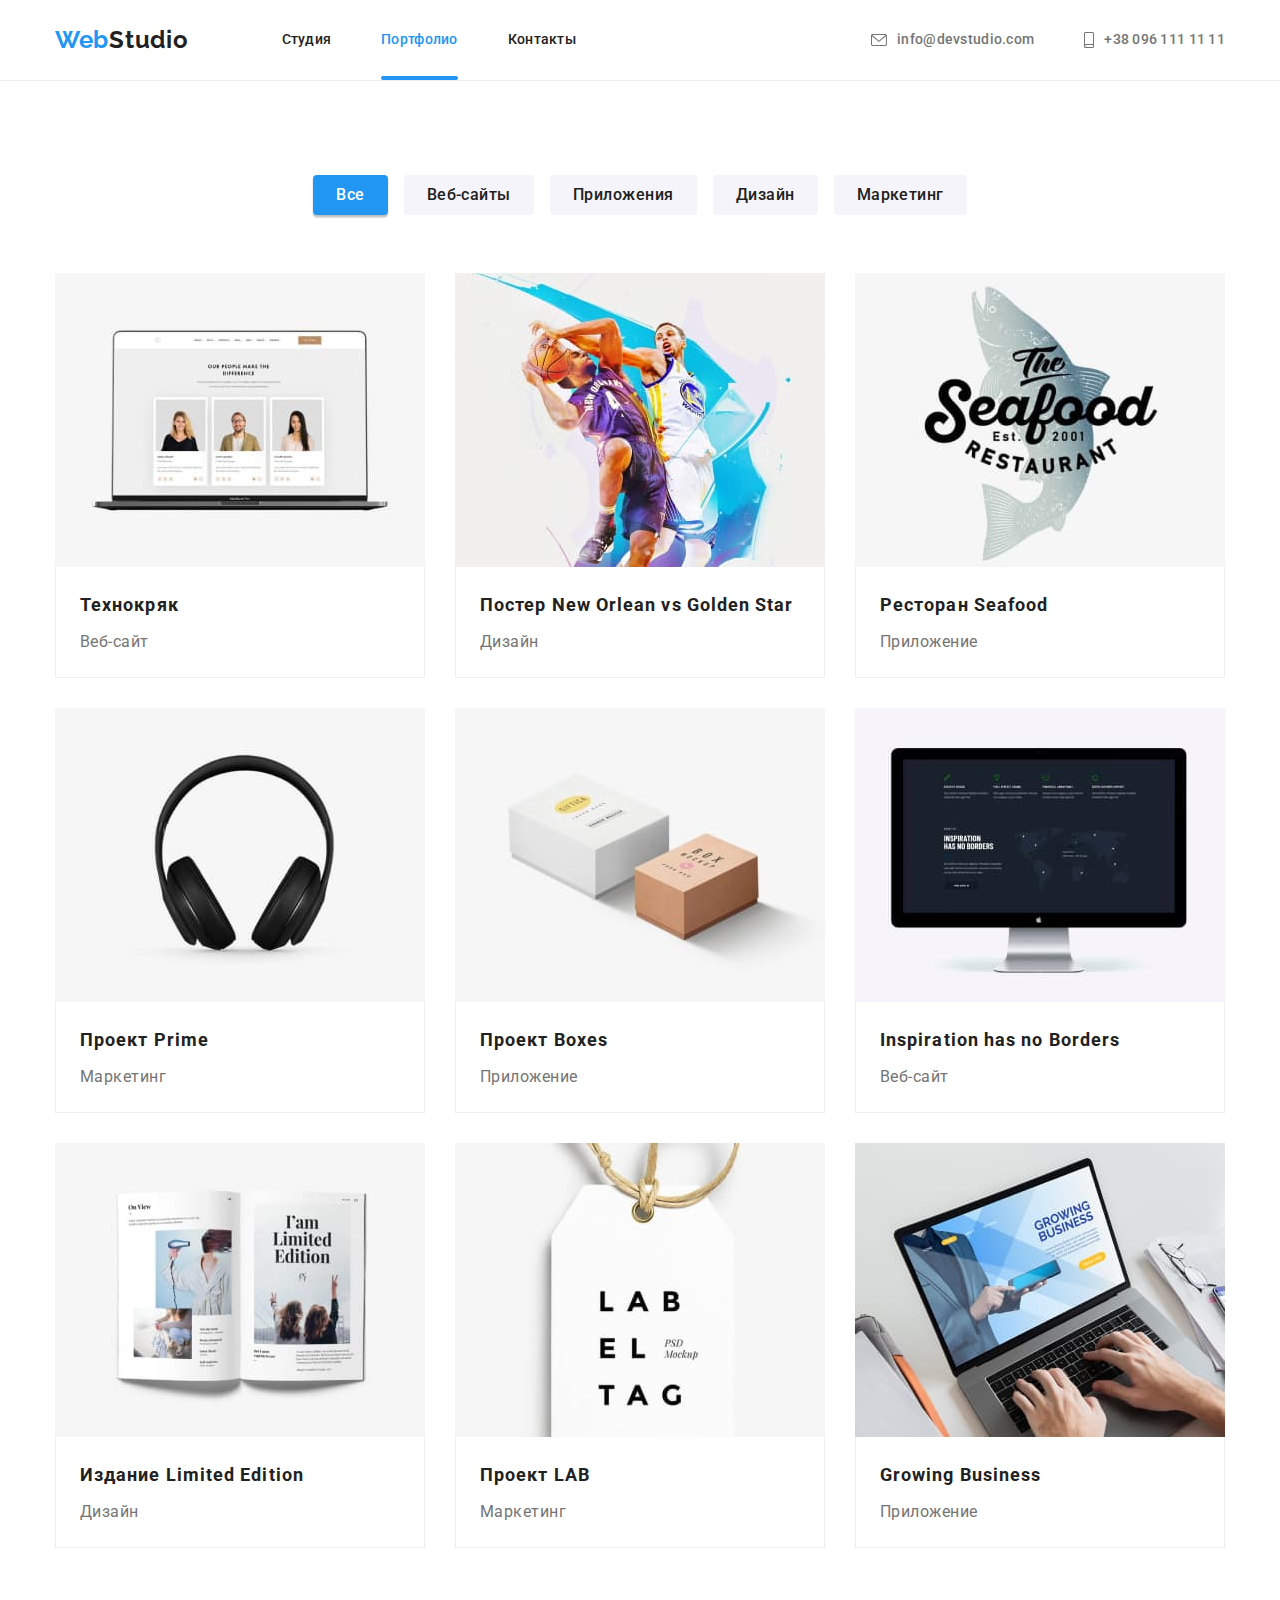
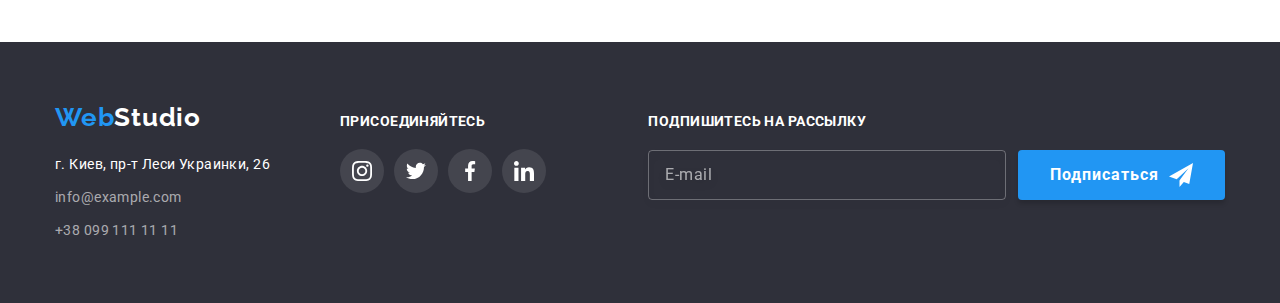
==== commit 6e948770: "Виправлення" ====
--- a/portfolio.html
+++ b/portfolio.html
@@ -90,12 +90,10 @@
           <div class="menu__nav">
             <ul class="menu__nav-list list">
               <li class="menu__nav-item">
-                <a class="link menu__nav-link--current" href="./index.html"
-                  >Студия</a
-                >
+                <a class="link menu__nav-link" href="./index.html">Студия</a>
               </li>
               <li class="menu__nav-item">
-                <a class="link menu__nav-link" href="./portfolio.html"
+                <a class="menu__nav-link--current link" href="./portfolio.html"
                   >Портфолио</a
                 >
               </li>
--- a/css/main.min.css
+++ b/css/main.min.css
@@ -1 +1 @@
-:root{--accent-color: #2196f3;--basic-color-white: #ffffff;--second-background-color: #2f303a;--btn-background: #f5f4fa;--first-text-color: #212121;--secondary-text-color: #757575;--footter-contact-color: rgba(255, 255, 255, 0.6);--icon-color: #afb1b8}.visually-hidden{position:absolute;white-space:nowrap;width:1px;height:1px;overflow:hidden;border:0;padding:0;clip:rect(0 0 0 0);clip-path:inset(50%);margin:-1px}body{color:var(--first-text-color);background-color:var(--basic-color-white);font-family:"Roboto",sans-serif;font-size:14px}*,*::before,*::after{box-sizing:border-box}h1,h2,h3,h4,h5,h6,ul,p{margin-bottom:0;margin-top:0}img{display:block;max-width:100%;height:auto}.link{text-decoration:none}.list{list-style:none;padding:0px;margin:0px}.container{margin:0 auto;padding-left:15px;padding-right:15px}@media screen and (min-width: 480px){.container{width:480px}}@media screen and (min-width: 768px){.container{width:768px}}@media screen and (min-width: 1200px){.container{width:1200px}}.button{display:inline-block;color:var(--basic-color-white);background-color:var(--accent-color);font-family:inherit;font-weight:700;font-size:16px;line-height:1.88;align-items:center;text-align:center;letter-spacing:.06em;cursor:pointer;border-radius:4px;padding:10px 32px;min-width:200px;border:1px solid rgba(0,0,0,0);margin-left:auto;margin-right:auto;box-shadow:0px 4px 4px rgba(0,0,0,.15);transition:background-color 250ms cubic-bezier(0.4, 0, 0.2, 1)}.button:hover,.button:focus{background-color:#188cef}.section{padding-top:60px;padding-bottom:60px}@media screen and (min-width: 1200px){.section{padding-top:94px;padding-bottom:94px}}.backdrop{top:0;left:0;width:100%;height:100%;position:fixed;background-color:rgba(0,0,0,.2);opacity:1;transition:opacity 250ms cubic-bezier(0.4, 0, 0.2, 1);z-index:101;overflow-y:scroll}.is-hidden{visibility:0;opacity:0;pointer-events:none}.modal{justify-content:center;position:absolute;top:50%;left:50%;transform:translate(-50%, -50%) scale(1);background-color:var(--basic-color-white);max-width:450px;width:100%;max-height:609px;border-radius:4px;transition:transform 250ms cubic-bezier(0.4, 0, 0.2, 1);padding:40px;overflow:auto}.is-hidden .modal{transform:scale(1.1) translate(-50%, -50%)}@media screen and (min-width: 1200px){.modal{max-width:528px;height:581px}}.modal__close-btn{position:absolute;right:8px;top:8px;display:flex;align-items:center;justify-content:center;border:1px solid rgba(0,0,0,.1);border-radius:50%;cursor:pointer;width:30px;height:30px;background-color:rgba(0,0,0,0);fill:#000;transition:fill 250ms cubic-bezier(0.4, 0, 0.2, 1)}.modal__close-btn:hover,.modal__close-btn:focus{fill:var(--accent-color)}.modal__text{font-style:normal;font-weight:700;font-size:20px;line-height:1.5;text-align:center;letter-spacing:.03em;color:var(--first-text-color);margin-bottom:12px}@media screen and (min-width: 1200px){.modal__text{line-height:1.15}}.input-container{display:flex;flex-direction:column;margin-left:auto;margin-right:auto;margin-bottom:10px;width:100%}.input-container:not(:last-child){margin-bottom:10px}.input-container-comments{display:flex;padding:0;margin-bottom:20px;flex-direction:column;margin-left:auto;margin-right:auto;margin-bottom:20px;width:100%}.label{font-weight:400;font-size:12px;line-height:1.16;letter-spacing:.01em;color:var(--secondary-text-color);margin-bottom:4px}.input{width:100%;height:40px;border:1px solid rgba(33,33,33,.2);border-radius:4px;padding:14px 42px;outline:rgba(0,0,0,0);transition:border-color 250ms cubic-bezier(0.4, 0, 0.2, 1)}.input:focus{border-color:var(--accent-color)}.icon-modal{position:absolute;left:15px;top:50%;transform:translateY(-50%);fill:var(--first-text-color);transition:fill 250ms cubic-bezier(0.4, 0, 0.2, 1)}.input:focus+.icon-modal{fill:var(--accent-color)}.input-wrap{position:relative;padding:0;margin:0}.textarea-input{width:100%;border:1px solid rgba(33,33,33,.2);border-radius:4px;padding:14px 42px;outline:rgba(0,0,0,0);transition:border-color 250ms cubic-bezier(0.4, 0, 0.2, 1);height:120px;resize:none;padding:12px 16px}.textarea-input:focus{border-color:var(--accent-color)}.textarea-input::placeholder{margin:12px 16px;font-style:normal;font-weight:400;font-size:12px;line-height:1.16;letter-spacing:.01em;color:rgba(117,117,117,.5)}.chek-icon{display:inline-block;margin-right:8.38px;border:2px solid var(--first-text-color);border-radius:2px;transition:background-color 250ms cubic-bezier(0.4, 0, 0.2, 1),border-color 250ms cubic-bezier(0.4, 0, 0.2, 1)}.input-check:checked+.chek-icon{background-color:var(--accent-color);border-color:var(--accent-color)}.input-check:focus+.chek-icon{border-color:var(--accent-color)}.policy-link{text-decoration:underline;color:var(--accent-color);font-size:12px;line-height:1.17;letter-spacing:.03em}.license-text{display:flex;align-items:center;justify-content:center;font-style:normal;font-weight:400;font-size:12px;line-height:1.17;letter-spacing:.03em;color:var(--secondary-text-color)}@media screen and (min-width: 1200px){.license-text{font-size:14px;line-height:1.71}}.policy-container{padding-bottom:0;margin-bottom:30px}.btn-send-modal{height:50px;display:flex;align-items:center;justify-content:center;margin:0 auto}.menu__button{padding:0;margin-left:auto;border:none;background-color:rgba(0,0,0,0);margin-left:auto;z-index:999}@media screen and (min-width: 768px){.menu__button{display:none}}.cross-icon{display:none}.menu__button.is-open .cross-icon{display:block}@media screen and (min-width: 768px){.cross-icon,.menu-icons{display:none}}.menu__button.is-open .menu-icon{display:none}.menu-icon,.cross-icon{fill:var(--first-text-color);transition:fill 250ms cubic-bezier(0.4, 0, 0.2, 1)}.menu-icon .menu__button:hover,.menu__button:focus .menu-icon,.cross-icon .menu__button:hover,.menu__button:focus .cross-icon{fill:var(--accent-color)}@media screen and (min-width: 768px){.menu-icon,.cross-icon{display:none}}.is-open{top:21px;right:25px;display:block;position:fixed}@media screen and (max-width: 767.98px){.menu__container{display:none;position:fixed;z-index:100;top:0;width:100vw;height:100vh;left:0;padding:48px 10px 48px 40px;font-weight:500;font-size:40px;line-height:1.17;letter-spacing:.02em;background:var(--basic-color-white);box-shadow:0px 4px 8px rgba(0,0,0,.04),0px 2px 4px rgba(0,0,0,.08),0px 1px 3px rgba(0,0,0,.16);overflow:auto}.menu__container.is-open{display:flex;flex-direction:column}}@media screen and (min-width: 768px){.menu__container{display:none}}.menu__nav{margin-bottom:auto}.menu__nav-item:not(:last-child){margin-bottom:32px}.menu__nav-link{color:var(--first-text-color)}.menu__nav-link:hover,.menu__nav-link:hover{color:var(--accent-color)}.menu__nav-link--current{color:var(--accent-color)}.menu__contacts-list{margin-bottom:64px}.menu__contacts-item:nth-child(1){margin-bottom:32px}.menu__contacts-link{color:var(--secondary-text-color);transition:color 250ms cubic-bezier(0.4, 0, 0.2, 1)}.menu__contacts-link:hover,.menu__contacts-link:focus{color:var(--accent-color)}.main__social-list{display:flex}.main__social-item{position:relative;margin-right:20px}.main__social-item:not(:last-child)::after{content:"";position:absolute;top:45%;right:-10px;width:1px;height:22px;border:1px solid rgba(33,33,33,.2)}.main__social-link{font-style:normal;font-weight:500;font-size:18px;line-height:1.22px;letter-spacing:.02em;color:#2196f3;transition:color 250ms cubic-bezier(0.4, 0, 0.2, 1)}.header{border-bottom:1px solid #ececec;position:relative}.header-container{display:flex}.nav{display:none}@media screen and (min-width: 768px){.nav{display:flex;margin-left:88px}}@media screen and (min-width: 1200px){.nav{margin-left:93px}}.logo{display:block;padding-top:16px;padding-bottom:16px;color:var(--accent-color);font-family:"Raleway",sans-serif;font-weight:700;font-size:24px;line-height:1.16;letter-spacing:.03em}@media screen and (min-width: 768px){.logo{padding-top:26px;padding-bottom:26px}}.logo__part{color:var(--first-text-color)}.site-nav__list{display:none}@media screen and (min-width: 768px){.site-nav__list{display:flex}}.site-nav__item:not(:first-child){margin-left:50px}.site-nav__link{display:block;padding-top:24px;padding-bottom:25px;font-weight:500;line-height:1.14;letter-spacing:.02em;color:var(--first-text-color);padding-top:32px;padding-bottom:32px;position:relative;transition:color 250ms cubic-bezier(0.4, 0, 0.2, 1)}.site-nav__link::after{content:"";position:absolute;left:0;bottom:0;display:block;width:100%;height:4px;background-color:var(--accent-color);border-radius:2px;transform:scaleX(0);transition:transform 250ms cubic-bezier(0.4, 0, 0.2, 1)}.site-nav__link:hover,.site-nav__link:focus{color:var(--accent-color)}.site-nav__link:hover::after,.site-nav__link:focus::after{transform:scaleX(1)}.site-nav__link--current{color:var(--accent-color)}.site-nav__link--current::after{content:"";position:absolute;left:0;bottom:0;display:block;width:100%;height:4px;background-color:var(--accent-color);border-radius:2px;transform:scaleX(1);opacity:1}.auth-nav{display:none}@media screen and (min-width: 768px){.auth-nav{display:flex;flex-direction:column;margin-left:auto}}@media screen and (min-width: 1200px){.auth-nav{flex-direction:row}}@media screen and (min-width: 1200px){.auth-nav__item:not(:first-child){margin-left:50px}.auth-nav__link{padding-top:32px;padding-bottom:32px}}.auth-nav__icon{margin-right:10px;fill:currentColor}@media screen and (max-width: 1199.5px){.auth-nav__item:nth-child(1){margin-bottom:10px}}.auth-nav__link{display:flex;color:var(--secondary-text-color);font-weight:500;line-height:1.14;letter-spacing:.02em;align-items:center;transition:color 250ms cubic-bezier(0.4, 0, 0.2, 1)}.auth-nav__link:hover,.auth-nav__link:focus{color:var(--accent-color)}.auth-nav__link:hover::after,.auth-nav__link:focus::after{transform:scaleX(1)}@media screen and (max-width: 1199.5px){.auth-nav__link--mail{padding-top:21px;line-height:1.16}.auth-nav__link--tel{padding-bottom:21px;line-height:1.16}}.hero{color:var(--basic-color-white);background-color:var(--second-background-color);background-size:cover;background-repeat:no-repeat;background-position:center;margin-bottom:0;margin-top:0;margin-left:auto;margin-right:auto;padding-top:118px;padding-bottom:118px;text-align:center}@media screen and (min-width: 1200px){.hero{padding-top:200px;padding-bottom:200px}}.hero__title{font-weight:900;font-size:26px;line-height:1.62;letter-spacing:.06em;text-transform:uppercase;text-align:center;max-width:360px;margin-top:0;margin-left:auto;margin-right:auto;margin-bottom:30px}@media screen and (min-width: 1200px){.hero__title{font-size:44px;line-height:1.36;max-width:696px}}.features__title{font-weight:700;font-size:14px;line-height:1.14;text-align:center;letter-spacing:.03em;text-transform:uppercase;margin-bottom:10px}@media screen and (min-width: 768px){.features__title{text-align:left}}.features__text{font-weight:400;font-size:14px;line-height:1.71;letter-spacing:.03em;color:var(--secondary-text-color)}@media screen and (min-width: 768px){.features__list{display:flex;flex-wrap:wrap}}.features__item{max-width:450px}.features__item:not(:last-child){margin-bottom:30px}@media screen and (min-width: 768px){.features__item{max-width:354px}}@media screen and (min-width: 1200px){.features__item{max-width:270px;margin-bottom:0;flex-wrap:nowrap}}@media screen and (min-width: 1200px){.features__item:not(:last-child){margin-right:30px;margin-bottom:0}}@media screen and (min-width: 768px){.features__item:nth-child(2n+1){margin-right:30px}}@media screen and (min-width: 768px){.features__item:nth-child(n+3){margin-bottom:0px}}.features__icon-container{height:120px;display:flex;align-items:center;justify-content:center;margin-bottom:30px;background-color:var(--btn-background);border-radius:4px}.performance{display:none;padding-top:0}@media screen and (min-width: 1200px){.performance{display:block}}.performance__title{font-weight:700;font-size:36px;line-height:1.17;text-align:center;letter-spacing:.03em;margin-bottom:50px}.performance__thumb{position:relative}.performance__text{display:flex;position:absolute;bottom:0;background-color:rgba(47,48,58,.8);justify-content:center;align-items:center;height:70px;width:100%;font-style:normal;font-weight:700;line-height:16px;text-align:center;letter-spacing:.03em;text-transform:uppercase;color:var(--basic-color-white)}.performance__list{display:flex}.performance__item:not(:last-child){margin-right:30px}.team{background-color:var(--btn-background)}.team__title{font-style:normal;font-size:36px;margin-bottom:50px;font-weight:700;line-height:1.14;letter-spacing:.03em;text-align:center}.team__list{display:flex;flex-wrap:wrap;align-items:center;justify-content:center}@media screen and (min-width: 768px){.team__list{display:flex}}.team__item{max-width:450px;box-shadow:0px 1px 3px rgba(0,0,0,.12),0px 1px 1px rgba(0,0,0,.14),0px 2px 1px rgba(0,0,0,.2);border-radius:0px 0px 4px 4px;background-color:var(--basic-color-white)}.team__item:not(:last-child){margin-bottom:30px}@media screen and (min-width: 768px){.team__item:nth-child(2n+1){margin-right:30px}}@media screen and (min-width: 768px){.team__item{max-width:354px}}@media screen and (min-width: 1200px){.team__item{max-width:270px}.team__item:not(:last-child){margin-right:30px;margin-bottom:0px}}@media screen and (min-width: 768px){.team__item:nth-child(n+3){margin-bottom:0px}}.team__information-block{padding:30px 0px}@media screen and (min-width: 1200px){.team__information-block{padding:30px}}.team__name{margin-bottom:10px;font-weight:500;font-size:16px;line-height:1.19;text-align:center;letter-spacing:.03em;color:var(--first-text-color)}.team__position{font-weight:400;font-size:16px;line-height:1.19;text-align:center;letter-spacing:.03em;color:var(--secondary-text-color);margin-bottom:16px}.social-links{display:flex;justify-content:center;align-items:center}.social-links__item:not(:last-child){margin-right:10px}.social-links__link{display:flex;width:44px;height:44px;justify-content:center;align-items:center;border-radius:50%;fill:var(--icon-color);transition:background-color 250ms cubic-bezier(0.4, 0, 0.2, 1),fill 250ms cubic-bezier(0.4, 0, 0.2, 1)}.social-links__link:hover,.social-links__link:focus{background-color:var(--accent-color);fill:var(--basic-color-white)}.clients__title{font-style:normal;font-weight:700;font-size:36px;line-height:1.17;text-align:center;letter-spacing:.03em;margin-bottom:30px}@media screen and (min-width: 1200px){.clients__title{margin-bottom:50px}}.clients__list{display:flex;flex-wrap:wrap;justify-content:center;margin:-15px}@media screen and (min-width: 1200px){.clients__list{flex-wrap:nowrap;margin:0}}.clients__item{flex-basis:calc((100% - 60px)/2);margin:15px}@media screen and (min-width: 768px){.clients__item{flex-basis:226px}}@media screen and (min-width: 1200px){.clients__item{flex-basis:170px;margin:0}}@media screen and (min-width: 1200px){.clients__item:not(:last-child){margin-right:30px}}.clients__link{display:flex;height:92px;justify-content:center;align-items:center;border:1px solid var(--icon-color);border-radius:4px;outline:rgba(0,0,0,0);fill:var(--icon-color);transition:border-color 250ms cubic-bezier(0.4, 0, 0.2, 1),fill 250ms cubic-bezier(0.4, 0, 0.2, 1)}.clients__link:hover,.clients__link:focus{border-color:var(--accent-color);fill:var(--accent-color)}.footer{padding-top:60px;padding-bottom:60px;background-color:var(--second-background-color)}.footer__container{text-align:center}@media screen and (min-width: 768px){.footer__container{display:flex;flex-wrap:wrap;justify-content:center}}@media screen and (min-width: 1200px){.footer__container{display:flex;align-items:baseline}}@media screen and (min-width: 768px){.footer__addres{margin-right:165px}}@media screen and (min-width: 1200px){.footer__addres{margin-right:70px;text-align:left}}.footer__logo{display:block;color:var(--accent-color);font-family:"Raleway",sans-serif;font-weight:700;font-size:24px;line-height:1.16;letter-spacing:.03em;margin-bottom:20px}@media screen and (min-width: 1200px){.footer__logo{font-size:26px;line-height:1.19}}.footer__logo-part{color:var(--basic-color-white)}.address{margin-top:20px}.address__list{margin-bottom:60px}@media screen and (min-width: 1200px){.address__list{margin-bottom:0}}.address__link{transition:color 250ms cubic-bezier(0.4, 0, 0.2, 1);font-weight:400;line-height:1.71;letter-spacing:.03em;font-style:normal;color:var(--footter-contact-color)}.address__link:hover,.address__link:focus{color:var(--accent-color)}.address__item:not(:last-child){margin-bottom:8px}@media screen and (min-width: 1200px){.address__item:not(:last-child){margin-bottom:9px}}.address__text{font-weight:400;line-height:1.71;letter-spacing:.03em;font-style:normal;color:var(--basic-color-white);margin-bottom:9px}.contact-footer{margin-bottom:60px;text-align:center}@media screen and (min-width: 1200px){.contact-footer{margin-right:auto;margin-bottom:0;text-align:left}}.contact-footer__list{display:flex;justify-content:center}.contact-footer__text{font-style:normal;font-weight:700;line-height:16px;letter-spacing:.03em;text-transform:uppercase;color:var(--basic-color-white);margin-bottom:20px}.contact-footer__item:not(:last-child){margin-right:10px}.contact-footer__link{width:44px;height:44px;display:flex;background-color:rgba(255,255,255,.1);fill:var(--basic-color-white);justify-content:center;align-items:center;border-radius:50%;transition:background-color 250ms cubic-bezier(0.4, 0, 0.2, 1)}.contact-footer__link:hover,.contact-footer__link:focus{background-color:var(--accent-color)}.subscribe__text{font-style:normal;font-weight:700;font-size:14px;line-height:1.14;letter-spacing:.03em;text-transform:uppercase;color:var(--basic-color-white)}@media screen and (min-width: 1200px){.subscribe__text{text-align:left;display:block}}.subscribe__form{margin-top:20px}@media screen and (min-width: 768px){.subscribe__form{display:flex;flex-direction:column;flex-wrap:wrap}}@media screen and (min-width: 1200px){.subscribe__form{flex-direction:row;flex-wrap:nowrap}}.subscribe__input{width:100%;height:50px;margin-bottom:20px;border:1px solid rgba(255,255,255,.3);filter:drop-shadow(0px 4px 4px rgba(0, 0, 0, 0.15));border-radius:4px;background-color:rgba(0,0,0,0);padding-left:16px;margin-right:12px;color:var(--basic-color-white)}.subscribe__input::placeholder{font-style:normal;font-size:16px;line-height:1.25;display:flex;align-items:center;letter-spacing:.03em;color:rgba(255,255,255,.6);padding-top:15px;padding-bottom:15px}@media screen and (min-width: 768px){.subscribe__input{width:450px}}@media screen and (min-width: 1200px){.subscribe__input{margin-right:12px;width:358px;margin-bottom:0}}.button__subscribe{display:inline-flex;min-width:200px;height:50px;border:0px;margin-left:auto;margin-right:auto}.subscribe__icon{margin-left:10px;fill:var(--basic-color-white)}.sorting__list{display:flex;flex-wrap:wrap;justify-content:flex-start;margin:-8px;margin-bottom:50px}@media screen and (min-width: 768px){.sorting__list{flex-wrap:nowrap;justify-content:center}}.sorting__item{margin:8px}.sorting__btn,.sorting__btn--current{min-width:73px;background-color:var(--btn-background);color:var(--first-text-color);box-shadow:none;font-weight:500;line-height:1.63;letter-spacing:.03em;border:1px solid rgba(0,0,0,0);transition:background-color 250ms cubic-bezier(0.4, 0, 0.2, 1),color 250ms cubic-bezier(0.4, 0, 0.2, 1),box-shadow 250ms cubic-bezier(0.4, 0, 0.2, 1)}@media screen and (min-width: 768px){.sorting__btn,.sorting__btn--current{padding:6px 22px}}.sorting__btn:hover,.sorting__btn:focus{background-color:var(--accent-color);color:var(--basic-color-white);box-shadow:0px 3px 1px rgba(0,0,0,.1),0px 1px 2px rgba(0,0,0,.08),0px 2px 2px rgba(0,0,0,.12)}.sorting__btn--current{background-color:var(--accent-color);color:var(--basic-color-white);box-shadow:0px 3px 1px rgba(0,0,0,.1),0px 1px 2px rgba(0,0,0,.08),0px 2px 2px rgba(0,0,0,.12)}.portfolio__list{display:flex;flex-direction:column;align-items:center;justify-content:center}@media screen and (min-width: 768px){.portfolio__list{flex-wrap:wrap;flex-direction:row;justify-content:flex-start;margin-left:auto;margin-right:auto;gap:30px}}.portfolio__link{display:block;width:450px;background-color:var(--basic-color-white);cursor:pointer;transition:box-shadow 250ms cubic-bezier(0.4, 0, 0.2, 1)}.portfolio__link:hover,.portfolio__link:focus{box-shadow:0px 1px 1px rgba(0,0,0,.12),0px 4px 4px rgba(0,0,0,.06),1px 4px 6px rgba(0,0,0,.16)}@media screen and (min-width: 768px){.portfolio__link{width:354px}}.portfolio__inform-block{padding:20px 24px;border:1px solid #eee;border-top:0;height:146px}.portfolio__title{font-weight:700;font-size:18px;margin-bottom:4px;line-height:2;letter-spacing:.06em;font-style:normal;color:var(--first-text-color)}.portfolio__text{font-weight:400;font-size:16px;line-height:1.88;letter-spacing:.03em;color:var(--secondary-text-color)}.overlay{position:absolute;left:0;bottom:0;background-color:rgba(33,150,243,.9);width:100%;height:294px;transform:translateY(101%);transition:transform 250ms cubic-bezier(0.4, 0, 0.2, 1)}.portfolio__link:hover .overlay,.portfolio__link:focus .overlay{transform:translateY(0)}.portfolio__thumb{position:relative;z-index:1;overflow:hidden;width:100%}.overlay__text{font-style:normal;font-weight:400;font-size:18px;line-height:1.56;letter-spacing:.03em;color:var(--basic-color-white);padding:63px 24px}/*# sourceMappingURL=main.min.css.map */+:root{--accent-color: #2196f3;--basic-color-white: #ffffff;--second-background-color: #2f303a;--btn-background: #f5f4fa;--first-text-color: #212121;--secondary-text-color: #757575;--footter-contact-color: rgba(255, 255, 255, 0.6);--icon-color: #afb1b8}.visually-hidden{position:absolute;white-space:nowrap;width:1px;height:1px;overflow:hidden;border:0;padding:0;clip:rect(0 0 0 0);clip-path:inset(50%);margin:-1px}body{color:var(--first-text-color);background-color:var(--basic-color-white);font-family:"Roboto",sans-serif;font-size:14px}*,*::before,*::after{box-sizing:border-box}h1,h2,h3,h4,h5,h6,ul,p{margin-bottom:0;margin-top:0}img{display:block;max-width:100%;height:auto}.link{text-decoration:none}.list{list-style:none;padding:0px;margin:0px}.container{margin:0 auto;padding-left:15px;padding-right:15px}@media screen and (min-width: 480px){.container{width:480px}}@media screen and (min-width: 768px){.container{width:768px}}@media screen and (min-width: 1200px){.container{width:1200px}}.button{display:inline-block;color:var(--basic-color-white);background-color:var(--accent-color);font-family:inherit;font-weight:700;font-size:16px;line-height:1.88;align-items:center;text-align:center;letter-spacing:.06em;cursor:pointer;border-radius:4px;padding:10px 32px;min-width:200px;border:1px solid rgba(0,0,0,0);margin-left:auto;margin-right:auto;box-shadow:0px 4px 4px rgba(0,0,0,.15);transition:background-color 250ms cubic-bezier(0.4, 0, 0.2, 1)}.button:hover,.button:focus{background-color:#188cef}.section{padding-top:60px;padding-bottom:60px}@media screen and (min-width: 1200px){.section{padding-top:94px;padding-bottom:94px}}.backdrop{top:0;left:0;width:100%;height:100%;position:fixed;background-color:rgba(0,0,0,.2);opacity:1;transition:opacity 250ms cubic-bezier(0.4, 0, 0.2, 1);z-index:101;overflow-y:scroll}.is-hidden{visibility:0;opacity:0;pointer-events:none}.modal{justify-content:center;position:absolute;top:50%;left:50%;transform:translate(-50%, -50%) scale(1);background-color:var(--basic-color-white);max-width:450px;width:100%;max-height:609px;border-radius:4px;transition:transform 250ms cubic-bezier(0.4, 0, 0.2, 1);padding:40px;overflow:auto}.is-hidden .modal{transform:scale(1.1) translate(-50%, -50%)}@media screen and (min-width: 1200px){.modal{max-width:528px;height:581px}}.modal__close-btn{position:absolute;right:8px;top:8px;display:flex;align-items:center;justify-content:center;border:1px solid rgba(0,0,0,.1);border-radius:50%;cursor:pointer;width:30px;height:30px;background-color:rgba(0,0,0,0);fill:#000;transition:fill 250ms cubic-bezier(0.4, 0, 0.2, 1)}.modal__close-btn:hover,.modal__close-btn:focus{fill:var(--accent-color)}.modal__text{font-style:normal;font-weight:700;font-size:20px;line-height:1.5;text-align:center;letter-spacing:.03em;color:var(--first-text-color);margin-bottom:12px}@media screen and (min-width: 1200px){.modal__text{line-height:1.15}}.input-container{display:flex;flex-direction:column;margin-left:auto;margin-right:auto;margin-bottom:10px;width:100%}.input-container:not(:last-child){margin-bottom:10px}.input-container-comments{display:flex;padding:0;margin-bottom:20px;flex-direction:column;margin-left:auto;margin-right:auto;margin-bottom:20px;width:100%}.label{font-weight:400;font-size:12px;line-height:1.16;letter-spacing:.01em;color:var(--secondary-text-color);margin-bottom:4px}.input{width:100%;height:40px;border:1px solid rgba(33,33,33,.2);border-radius:4px;padding:14px 42px;outline:rgba(0,0,0,0);transition:border-color 250ms cubic-bezier(0.4, 0, 0.2, 1)}.input:focus{border-color:var(--accent-color)}.icon-modal{position:absolute;left:15px;top:50%;transform:translateY(-50%);fill:var(--first-text-color);transition:fill 250ms cubic-bezier(0.4, 0, 0.2, 1)}.input:focus+.icon-modal{fill:var(--accent-color)}.input-wrap{position:relative;padding:0;margin:0}.textarea-input{width:100%;border:1px solid rgba(33,33,33,.2);border-radius:4px;padding:14px 42px;outline:rgba(0,0,0,0);transition:border-color 250ms cubic-bezier(0.4, 0, 0.2, 1);height:120px;resize:none;padding:12px 16px}.textarea-input:focus{border-color:var(--accent-color)}.textarea-input::placeholder{margin:12px 16px;font-style:normal;font-weight:400;font-size:12px;line-height:1.16;letter-spacing:.01em;color:rgba(117,117,117,.5)}.chek-icon{display:inline-block;margin-right:8.38px;border:2px solid var(--first-text-color);border-radius:2px;transition:background-color 250ms cubic-bezier(0.4, 0, 0.2, 1),border-color 250ms cubic-bezier(0.4, 0, 0.2, 1)}.input-check:checked+.chek-icon{background-color:var(--accent-color);border-color:var(--accent-color)}.input-check:focus+.chek-icon{border-color:var(--accent-color)}.policy-link{text-decoration:underline;color:var(--accent-color);font-size:12px;line-height:1.17;letter-spacing:.03em}.license-text{display:flex;align-items:center;justify-content:center;font-style:normal;font-weight:400;font-size:12px;line-height:1.17;letter-spacing:.03em;color:var(--secondary-text-color)}@media screen and (min-width: 1200px){.license-text{font-size:14px;line-height:1.71}}.policy-container{padding-bottom:0;margin-bottom:30px}.btn-send-modal{height:50px;display:flex;align-items:center;justify-content:center;margin:0 auto}.menu__button{padding:0;margin-left:auto;border:none;background-color:rgba(0,0,0,0);z-index:999}@media screen and (min-width: 768px){.menu__button{display:none}}.cross-icon{display:none}.menu__button.is-open .cross-icon{display:block}@media screen and (min-width: 768px){.cross-icon,.menu-icons{display:none}}.menu__button.is-open .menu-icon{display:none}.menu-icon,.cross-icon{fill:var(--first-text-color);transition:fill 250ms cubic-bezier(0.4, 0, 0.2, 1)}.menu-icon .menu__button:hover,.menu__button:focus .menu-icon,.cross-icon .menu__button:hover,.menu__button:focus .cross-icon{fill:var(--accent-color)}@media screen and (min-width: 768px){.menu-icon,.cross-icon{display:none}}.is-open{top:21px;right:25px;display:block;position:fixed}@media screen and (max-width: 767.98px){.menu__container{display:none;position:fixed;z-index:100;top:0;width:100vw;height:100vh;left:0;padding:48px 10px 48px 40px;font-weight:500;font-size:40px;line-height:1.17;letter-spacing:.02em;background:var(--basic-color-white);box-shadow:0px 4px 8px rgba(0,0,0,.04),0px 2px 4px rgba(0,0,0,.08),0px 1px 3px rgba(0,0,0,.16);overflow:auto}.menu__container.is-open{display:flex;flex-direction:column}}@media screen and (min-width: 768px){.menu__container{display:none}}.menu__nav{margin-bottom:auto}.menu__nav-item:not(:last-child){margin-bottom:32px}.menu__nav-link{color:var(--first-text-color)}.menu__nav-link:hover,.menu__nav-link:hover{color:var(--accent-color)}.menu__nav-link--current{color:var(--accent-color)}.menu__contacts-list{display:flex;flex-direction:column;margin-bottom:64px}.menu__contacts-item:nth-child(1){margin-bottom:32px}.menu__contacts-link{font-weight:500;font-size:34px;line-height:1.17;letter-spacing:.02em;color:var(--secondary-text-color);transition:color 250ms cubic-bezier(0.4, 0, 0.2, 1)}.menu__contacts-link:hover,.menu__contacts-link:focus{color:var(--accent-color)}.menu__contacts-link--mail{font-size:24px;line-height:1.16}.menu__contacts-link--tel{color:var(--accent-color)}.main__social-list{display:flex;flex-wrap:wrap}.main__social-item{position:relative;margin-right:20px}.main__social-item:not(:last-child)::after{content:"";position:absolute;top:45%;right:-10px;width:1px;height:22px;border:1px solid rgba(33,33,33,.2)}.main__social-link{font-style:normal;font-weight:500;font-size:18px;line-height:1.22px;letter-spacing:.02em;color:#2196f3;transition:color 250ms cubic-bezier(0.4, 0, 0.2, 1)}.header{border-bottom:1px solid #ececec;position:relative}.header-container{display:flex}.nav{display:none}@media screen and (min-width: 768px){.nav{display:flex;margin-left:88px}}@media screen and (min-width: 1200px){.nav{margin-left:93px}}.logo{display:block;padding-top:16px;padding-bottom:16px;color:var(--accent-color);font-family:"Raleway",sans-serif;font-weight:700;font-size:24px;line-height:1.16;letter-spacing:.03em}@media screen and (min-width: 768px){.logo{padding-top:26px;padding-bottom:26px}}.logo__part{color:var(--first-text-color)}.site-nav__list{display:none}@media screen and (min-width: 768px){.site-nav__list{display:flex}}.site-nav__item:not(:first-child){margin-left:50px}.site-nav__link{display:block;font-weight:500;line-height:1.14;letter-spacing:.02em;color:var(--first-text-color);padding-top:32px;padding-bottom:32px;height:100%;position:relative;transition:color 250ms cubic-bezier(0.4, 0, 0.2, 1)}.site-nav__link::after{content:"";position:absolute;left:0;bottom:0;display:block;width:100%;height:4px;background-color:var(--accent-color);border-radius:2px;transform:scaleX(0);transition:transform 250ms cubic-bezier(0.4, 0, 0.2, 1)}.site-nav__link:hover,.site-nav__link:focus{color:var(--accent-color)}.site-nav__link:hover::after,.site-nav__link:focus::after{transform:scaleX(1)}.site-nav__link--current{color:var(--accent-color)}.site-nav__link--current::after{content:"";position:absolute;left:0;bottom:0;display:block;width:100%;height:4px;background-color:var(--accent-color);border-radius:2px;transform:scaleX(1);opacity:1}.auth-nav{display:none}@media screen and (min-width: 768px){.auth-nav{display:flex;flex-direction:column;margin-left:auto}}@media screen and (min-width: 1200px){.auth-nav{flex-direction:row}}@media screen and (min-width: 1200px){.auth-nav__item:not(:first-child){margin-left:50px}.auth-nav__link{padding-top:32px;padding-bottom:32px}}.auth-nav__icon{margin-right:10px;fill:currentColor}@media screen and (max-width: 1199.5px){.auth-nav__item:nth-child(1){margin-bottom:10px}}.auth-nav__link{display:flex;color:var(--secondary-text-color);font-weight:500;line-height:1.14;letter-spacing:.02em;align-items:center;transition:color 250ms cubic-bezier(0.4, 0, 0.2, 1)}.auth-nav__link:hover,.auth-nav__link:focus{color:var(--accent-color)}.auth-nav__link:hover::after,.auth-nav__link:focus::after{transform:scaleX(1)}@media screen and (max-width: 1199.5px){.auth-nav__link--mail{padding-top:20px;line-height:1.16}.auth-nav__link--tel{padding-bottom:20px;line-height:1.16}}.hero{color:var(--basic-color-white);background-color:var(--second-background-color);background-size:cover;background-repeat:no-repeat;background-position:center;background-image:linear-gradient(rgba(47, 48, 58, 0.4), rgba(47, 48, 58, 0.4)),url(../images/hero.jpg);margin-bottom:0;margin-top:0;margin-left:auto;margin-right:auto;padding-top:118px;padding-bottom:118px;text-align:center}@media screen and (min-width: 1200px){.hero{padding-top:200px;padding-bottom:200px}}.hero__title{font-weight:900;font-size:26px;line-height:1.62;letter-spacing:.06em;text-transform:uppercase;text-align:center;max-width:360px;margin-top:0;margin-left:auto;margin-right:auto;margin-bottom:30px}@media screen and (min-width: 1200px){.hero__title{font-size:44px;line-height:1.36;max-width:696px}}.features__title{font-weight:700;font-size:14px;line-height:1.14;text-align:center;letter-spacing:.03em;text-transform:uppercase;margin-bottom:10px}@media screen and (min-width: 768px){.features__title{text-align:left}}.features__text{font-weight:400;font-size:14px;line-height:1.71;letter-spacing:.03em;color:var(--secondary-text-color)}@media screen and (min-width: 768px){.features__list{display:flex;flex-wrap:wrap}}.features__item{max-width:450px}.features__item:not(:last-child){margin-bottom:30px}@media screen and (min-width: 768px){.features__item{max-width:354px}}@media screen and (min-width: 1200px){.features__item{max-width:270px;margin-bottom:0;flex-wrap:nowrap}}@media screen and (min-width: 1200px){.features__item:not(:last-child){margin-right:30px;margin-bottom:0}}@media screen and (min-width: 768px){.features__item:nth-child(2n+1){margin-right:30px}}@media screen and (min-width: 768px){.features__item:nth-child(n+3){margin-bottom:0px}}.features__icon-container{height:120px;display:flex;align-items:center;justify-content:center;margin-bottom:30px;background-color:var(--btn-background);border-radius:4px}.performance{display:none;padding-top:0}@media screen and (min-width: 1200px){.performance{display:block}}.performance__title{font-weight:700;font-size:36px;line-height:1.17;text-align:center;letter-spacing:.03em;margin-bottom:50px}.performance__thumb{position:relative}.performance__text{display:flex;position:absolute;bottom:0;background-color:rgba(47,48,58,.8);justify-content:center;align-items:center;height:70px;width:100%;font-style:normal;font-weight:700;line-height:16px;text-align:center;letter-spacing:.03em;text-transform:uppercase;color:var(--basic-color-white)}.performance__list{display:flex}.performance__item:not(:last-child){margin-right:30px}.team{background-color:var(--btn-background)}.team__title{font-style:normal;font-size:36px;margin-bottom:50px;font-weight:700;line-height:1.14;letter-spacing:.03em;text-align:center}.team__list{display:flex;flex-wrap:wrap;align-items:center;justify-content:center}@media screen and (min-width: 768px){.team__list{display:flex}}.team__item{max-width:450px;box-shadow:0px 1px 3px rgba(0,0,0,.12),0px 1px 1px rgba(0,0,0,.14),0px 2px 1px rgba(0,0,0,.2);border-radius:0px 0px 4px 4px;background-color:var(--basic-color-white)}.team__item:not(:last-child){margin-bottom:30px}@media screen and (min-width: 768px){.team__item:nth-child(2n+1){margin-right:30px}}@media screen and (min-width: 768px){.team__item{max-width:354px}}@media screen and (min-width: 1200px){.team__item{max-width:270px}.team__item:not(:last-child){margin-right:30px;margin-bottom:0px}}@media screen and (min-width: 768px){.team__item:nth-child(n+3){margin-bottom:0px}}.team__information-block{padding:30px 0px}@media screen and (min-width: 1200px){.team__information-block{padding:30px}}.team__name{margin-bottom:10px;font-weight:500;font-size:16px;line-height:1.19;text-align:center;letter-spacing:.03em;color:var(--first-text-color)}.team__position{font-weight:400;font-size:16px;line-height:1.19;text-align:center;letter-spacing:.03em;color:var(--secondary-text-color);margin-bottom:16px}.social-links{display:flex;justify-content:center;align-items:center}.social-links__item:not(:last-child){margin-right:10px}.social-links__link{display:flex;width:44px;height:44px;justify-content:center;align-items:center;border-radius:50%;fill:var(--icon-color);transition:background-color 250ms cubic-bezier(0.4, 0, 0.2, 1),fill 250ms cubic-bezier(0.4, 0, 0.2, 1)}.social-links__link:hover,.social-links__link:focus{background-color:var(--accent-color);fill:var(--basic-color-white)}.clients__title{font-style:normal;font-weight:700;font-size:36px;line-height:1.17;text-align:center;letter-spacing:.03em;margin-bottom:30px}@media screen and (min-width: 1200px){.clients__title{margin-bottom:50px}}.clients__list{display:flex;flex-wrap:wrap;justify-content:center;margin:-15px}@media screen and (min-width: 1200px){.clients__list{flex-wrap:nowrap;margin:0}}.clients__item{flex-basis:calc((100% - 60px)/2);margin:15px}@media screen and (min-width: 768px){.clients__item{flex-basis:226px}}@media screen and (min-width: 1200px){.clients__item{flex-basis:170px;margin:0}}@media screen and (min-width: 1200px){.clients__item:not(:last-child){margin-right:30px}}.clients__link{display:flex;height:92px;justify-content:center;align-items:center;border:1px solid var(--icon-color);border-radius:4px;outline:rgba(0,0,0,0);fill:var(--icon-color);transition:border-color 250ms cubic-bezier(0.4, 0, 0.2, 1),fill 250ms cubic-bezier(0.4, 0, 0.2, 1)}.clients__link:hover,.clients__link:focus{border-color:var(--accent-color);fill:var(--accent-color)}.footer{padding-top:60px;padding-bottom:60px;background-color:var(--second-background-color)}.footer__container{text-align:center}@media screen and (min-width: 768px){.footer__container{display:flex;flex-wrap:wrap;justify-content:center}}@media screen and (min-width: 1200px){.footer__container{display:flex;align-items:baseline}}@media screen and (min-width: 768px){.footer__addres{margin-right:165px}}@media screen and (min-width: 1200px){.footer__addres{margin-right:70px;text-align:left}}.footer__logo{display:block;color:var(--accent-color);font-family:"Raleway",sans-serif;font-weight:700;font-size:24px;line-height:1.16;letter-spacing:.03em;margin-bottom:20px}@media screen and (min-width: 1200px){.footer__logo{font-size:26px;line-height:1.19}}.footer__logo-part{color:var(--basic-color-white)}.address{margin-top:20px}.address__list{margin-bottom:60px}@media screen and (min-width: 1200px){.address__list{margin-bottom:0}}.address__link{transition:color 250ms cubic-bezier(0.4, 0, 0.2, 1);font-weight:400;line-height:1.71;letter-spacing:.03em;font-style:normal;color:var(--footter-contact-color)}.address__link:hover,.address__link:focus{color:var(--accent-color)}.address__item:not(:last-child){margin-bottom:8px}@media screen and (min-width: 1200px){.address__item:not(:last-child){margin-bottom:9px}}.address__text{font-weight:400;line-height:1.71;letter-spacing:.03em;font-style:normal;color:var(--basic-color-white);margin-bottom:9px}.contact-footer{margin-bottom:60px;text-align:center}@media screen and (min-width: 1200px){.contact-footer{margin-right:auto;margin-bottom:0;text-align:left}}.contact-footer__list{display:flex;justify-content:center}.contact-footer__text{font-style:normal;font-weight:700;line-height:16px;letter-spacing:.03em;text-transform:uppercase;color:var(--basic-color-white);margin-bottom:20px}.contact-footer__item:not(:last-child){margin-right:10px}.contact-footer__link{width:44px;height:44px;display:flex;background-color:rgba(255,255,255,.1);fill:var(--basic-color-white);justify-content:center;align-items:center;border-radius:50%;transition:background-color 250ms cubic-bezier(0.4, 0, 0.2, 1)}.contact-footer__link:hover,.contact-footer__link:focus{background-color:var(--accent-color)}.subscribe__text{font-style:normal;font-weight:700;font-size:14px;line-height:1.14;letter-spacing:.03em;text-transform:uppercase;color:var(--basic-color-white)}@media screen and (min-width: 1200px){.subscribe__text{text-align:left;display:block}}.subscribe__form{margin-top:20px}@media screen and (min-width: 768px){.subscribe__form{display:flex;flex-direction:column;flex-wrap:wrap}}@media screen and (min-width: 1200px){.subscribe__form{flex-direction:row;flex-wrap:nowrap}}.subscribe__input{width:100%;height:50px;margin-bottom:20px;border:1px solid rgba(255,255,255,.3);filter:drop-shadow(0px 4px 4px rgba(0, 0, 0, 0.15));border-radius:4px;background-color:rgba(0,0,0,0);padding-left:16px;margin-right:12px;color:var(--basic-color-white)}.subscribe__input::placeholder{font-style:normal;font-size:16px;line-height:1.25;display:flex;align-items:center;letter-spacing:.03em;color:rgba(255,255,255,.6);padding-top:15px;padding-bottom:15px}@media screen and (min-width: 768px){.subscribe__input{width:450px}}@media screen and (min-width: 1200px){.subscribe__input{margin-right:12px;width:358px;margin-bottom:0}}.button__subscribe{display:inline-flex;min-width:200px;height:50px;border:0px;margin-left:auto;margin-right:auto}.subscribe__icon{margin-left:10px;fill:var(--basic-color-white)}.sorting__list{display:flex;flex-wrap:wrap;justify-content:flex-start;margin:-8px;margin-bottom:40px}@media screen and (min-width: 768px){.sorting__list{flex-wrap:nowrap;justify-content:center;margin-bottom:30px}}@media screen and (min-width: 1200px){.sorting__list{margin-bottom:50px}}.sorting__item{margin:8px}.sorting__btn,.sorting__btn--current{min-width:73px;background-color:var(--btn-background);color:var(--first-text-color);box-shadow:none;font-weight:500;line-height:1.63;letter-spacing:.03em;border:1px solid rgba(0,0,0,0);transition:background-color 250ms cubic-bezier(0.4, 0, 0.2, 1),color 250ms cubic-bezier(0.4, 0, 0.2, 1),box-shadow 250ms cubic-bezier(0.4, 0, 0.2, 1)}@media screen and (min-width: 768px){.sorting__btn,.sorting__btn--current{padding:6px 22px}}.sorting__btn:hover,.sorting__btn:focus{background-color:var(--accent-color);color:var(--basic-color-white);box-shadow:0px 3px 1px rgba(0,0,0,.1),0px 1px 2px rgba(0,0,0,.08),0px 2px 2px rgba(0,0,0,.12)}.sorting__btn--current{background-color:var(--accent-color);color:var(--basic-color-white);box-shadow:0px 3px 1px rgba(0,0,0,.1),0px 1px 2px rgba(0,0,0,.08),0px 2px 2px rgba(0,0,0,.12)}.portfolio__list{display:flex;flex-direction:column;align-items:center;justify-content:center}@media screen and (min-width: 768px){.portfolio__list{flex-wrap:wrap;flex-direction:row;justify-content:flex-start;align-items:stretch;gap:30px}}.portfolio__item{width:450px}.portfolio__item:not(:last-child){margin-bottom:30px}@media screen and (min-width: 768px){.portfolio__item{width:354px}.portfolio__item:not(:last-child){margin-bottom:0}}@media screen and (min-width: 1200px){.portfolio__item{width:370px}}.portfolio__link{height:100%;display:flex;flex-direction:column;background-color:var(--basic-color-white);cursor:pointer;transition:box-shadow 250ms cubic-bezier(0.4, 0, 0.2, 1)}.portfolio__link:hover,.portfolio__link:focus{box-shadow:0px 1px 1px rgba(0,0,0,.12),0px 4px 4px rgba(0,0,0,.06),1px 4px 6px rgba(0,0,0,.16)}.portfolio__inform-block{flex-grow:1;padding:20px 24px;border:1px solid #eee;border-top:0}.portfolio__title{font-weight:700;font-size:18px;margin-bottom:4px;line-height:2;letter-spacing:.06em;font-style:normal;color:var(--first-text-color)}.portfolio__text{font-weight:400;font-size:16px;line-height:1.88;letter-spacing:.03em;color:var(--secondary-text-color)}.overlay{position:absolute;left:0;bottom:0;background-color:rgba(33,150,243,.9);width:100%;height:100%;transform:translateY(101%);transition:transform 250ms cubic-bezier(0.4, 0, 0.2, 1)}.portfolio__link:hover .overlay,.portfolio__link:focus .overlay{transform:translateY(0)}.portfolio__thumb{position:relative;overflow:hidden}.overlay__text{font-style:normal;font-weight:400;font-size:18px;line-height:1.56;letter-spacing:.03em;color:var(--basic-color-white);padding:63px 24px}/*# sourceMappingURL=main.min.css.map */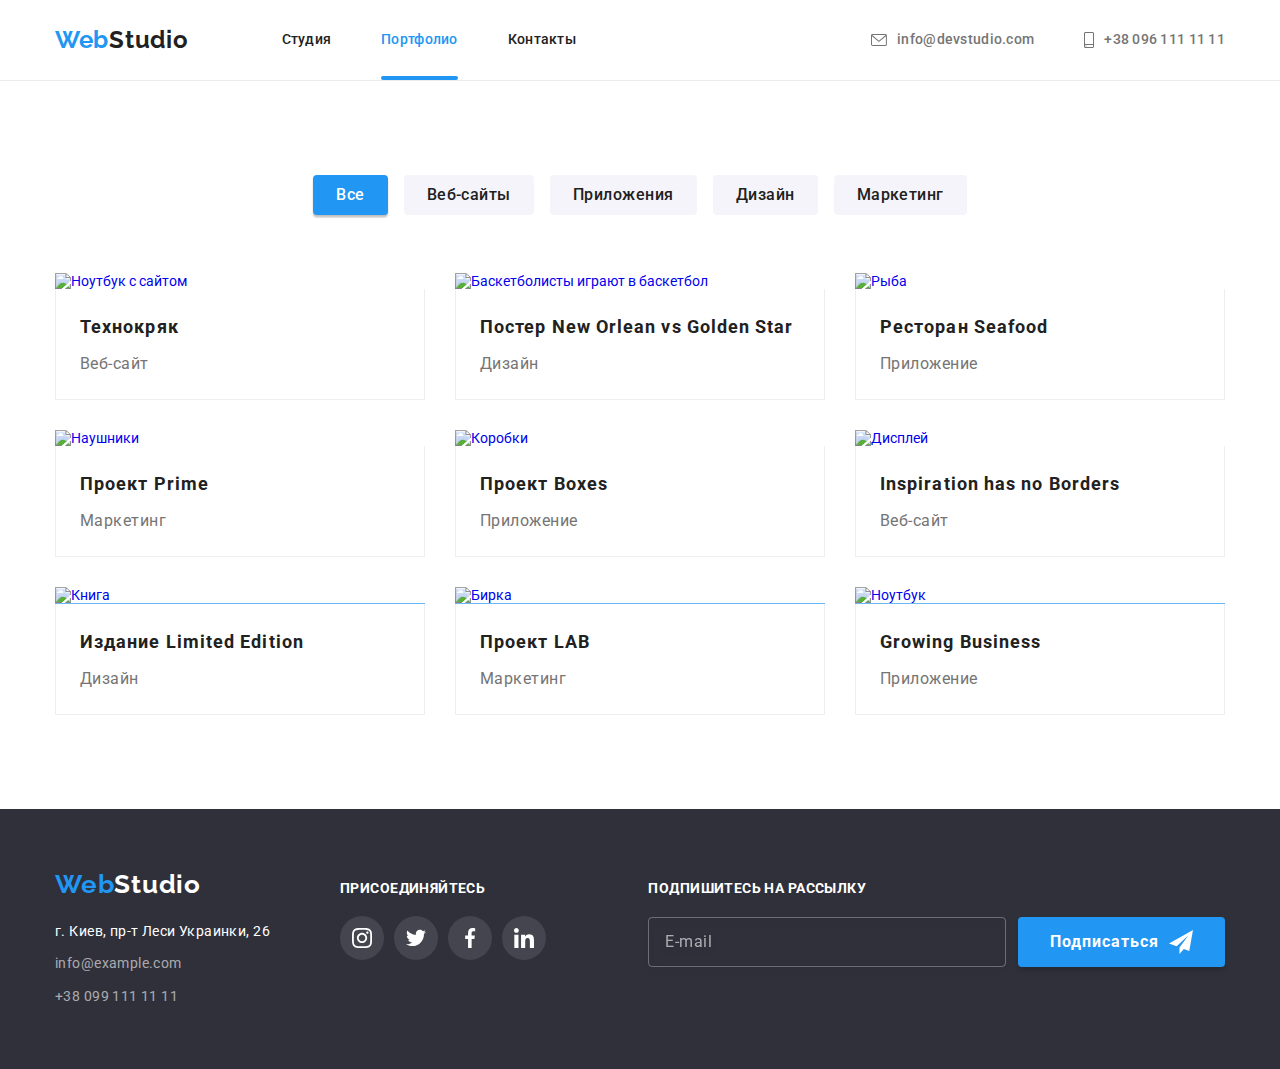
==== commit 53cd9a10: "fix" ====
--- a/portfolio.html
+++ b/portfolio.html
@@ -53,7 +53,7 @@
             <li class="site-nav__item">
               <a
                 href="./portfolio.html"
-                class="site-nav__link link site-nav__link--current"
+                class="site-nav__link site-nav__link--current link"
               >
                 Портфолио</a
               >
@@ -93,7 +93,7 @@
                 <a class="link menu__nav-link" href="./index.html">Студия</a>
               </li>
               <li class="menu__nav-item">
-                <a class="menu__nav-link--current link" href="./portfolio.html"
+                <a class="link menu__nav-link--current" href="./portfolio.html"
                   >Портфолио</a
                 >
               </li>
@@ -105,14 +105,16 @@
           <div class="menu__contacts">
             <ul class="menu__contacts-list list">
               <li class="menu__contacts-item">
-                <a href="tel:+380961111111" class="menu__contacts-link link"
+                <a
+                  href="tel:+380961111111"
+                  class="menu__contacts-link menu__contacts-link--tel link"
                   >+38 096 111 11 11</a
                 >
               </li>
               <li class="menu__contacts-item">
                 <a
                   href="mail:info@devstudio.com"
-                  class="menu__contacts-link link"
+                  class="menu__contacts-link menu__contacts-link--mail link"
                   >info@devstudio.com</a
                 >
               </li>
@@ -179,12 +181,14 @@
             <li class="portfolio__item">
               <a class="portfolio__link link" href="./portfolio.html">
                 <div class="portfolio__thumb">
-                  <img
-                    class="img"
-                    src="./images/portfolio/img1.jpg"
-                    alt="Ноутбук с сайтом"
-                    width="370"
-                  />
+                  <picture>
+                    <img
+                      class="img"
+                      src="./images/portfolio/img1.jpg"
+                      alt="Ноутбук с сайтом"
+                      width="450"
+                    />
+                  </picture>
                   <div class="overlay">
                     <p class="overlay__text">
                       Ресурс предлагает комплексные предложения с разным уровнем
@@ -203,12 +207,14 @@
             <li class="portfolio__item">
               <a class="portfolio__link link" href="./portfolio.html">
                 <div class="portfolio__thumb">
-                  <img
-                    class="img"
-                    src="./images/portfolio/img2.jpg"
-                    alt="Баскетболисты играют в баскетбол"
-                    width="370"
-                  />
+                  <picture>
+                    <img
+                      class="img"
+                      src="./images/portfolio/img2.jpg"
+                      alt="Баскетболисты играют в баскетбол"
+                      width="450"
+                    />
+                  </picture>
                   <div class="overlay">
                     <p class="overlay__text">
                       Ресурс предлагает комплексные предложения с разным уровнем
@@ -229,12 +235,14 @@
             <li class="portfolio__item">
               <a class="portfolio__link link" href="./portfolio.html">
                 <div class="portfolio__thumb">
-                  <img
-                    class="img"
-                    src="./images/portfolio/img3.jpg"
-                    alt="Рыба"
-                    width="370"
-                  />
+                  <picture>
+                    <img
+                      class="img"
+                      src="./images/portfolio/img3.jpg"
+                      alt="Рыба"
+                      width="450"
+                    />
+                  </picture>
                   <div class="overlay">
                     <p class="overlay__text">
                       Ресурс предлагает комплексные предложения с разным уровнем
@@ -255,12 +263,14 @@
             <li class="portfolio__item">
               <a class="portfolio__link link" href="./portfolio.html">
                 <div class="portfolio__thumb">
-                  <img
-                    class="img"
-                    src="./images/portfolio/img4.jpg"
-                    alt="Наушники"
-                    width="370"
-                  />
+                  <picture>
+                    <img
+                      class="img"
+                      src="./images/portfolio/img4.jpg"
+                      alt="Наушники"
+                      width="450"
+                    />
+                  </picture>
                   <div class="overlay">
                     <p class="overlay__text">
                       Ресурс предлагает комплексные предложения с разным уровнем
@@ -281,12 +291,14 @@
             <li class="portfolio__item">
               <a class="portfolio__link link" href="./portfolio.html">
                 <div class="portfolio__thumb">
-                  <img
-                    class="img"
-                    src="./images/portfolio/img5.jpg"
-                    alt="Коробки"
-                    width="370"
-                  />
+                  <picture>
+                    <img
+                      class="img"
+                      src="./images/portfolio/img5.jpg"
+                      alt="Коробки"
+                      width="450"
+                    />
+                  </picture>
                   <div class="overlay">
                     <p class="overlay__text">
                       Ресурс предлагает комплексные предложения с разным уровнем
@@ -307,12 +319,14 @@
             <li class="portfolio__item">
               <a class="portfolio__link link" href="./portfolio.html">
                 <div class="portfolio__thumb">
-                  <img
-                    class="img"
-                    src="./images/portfolio/img6.jpg"
-                    alt="Дисплей"
-                    width="370"
-                  />
+                  <picture>
+                    <img
+                      class="img"
+                      src="./images/portfolio/img6.jpg"
+                      alt="Дисплей"
+                      width="450"
+                    />
+                  </picture>
                   <div class="overlay">
                     <p class="overlay__text">
                       Ресурс предлагает комплексные предложения с разным уровнем
@@ -333,12 +347,14 @@
             <li class="portfolio__item">
               <a class="portfolio__link link" href="./portfolio.html">
                 <div class="portfolio__thumb">
-                  <img
-                    class="img"
-                    src="./images/portfolio/img7.jpg"
-                    alt="Книга"
-                    width="370"
-                  />
+                  <picture>
+                    <img
+                      class="img"
+                      src="./images/portfolio/img7.jpg"
+                      alt="Книга"
+                      width="450"
+                    />
+                  </picture>
                   <div class="overlay">
                     <p class="overlay__text">
                       Ресурс предлагает комплексные предложения с разным уровнем
@@ -359,12 +375,14 @@
             <li class="portfolio__item">
               <a class="portfolio__link link" href="./portfolio.html">
                 <div class="portfolio__thumb">
-                  <img
-                    class="img"
-                    src="./images/portfolio/img8.jpg"
-                    alt="Бирка"
-                    width="370"
-                  />
+                  <picture>
+                    <img
+                      class="img"
+                      src="./images/portfolio/img8.jpg"
+                      alt="Бирка"
+                      width="450"
+                    />
+                  </picture>
                   <div class="overlay">
                     <p class="overlay__text">
                       Ресурс предлагает комплексные предложения с разным уровнем
@@ -385,12 +403,14 @@
             <li class="portfolio__item">
               <a class="portfolio__link link" href="./portfolio.html">
                 <div class="portfolio__thumb">
-                  <img
-                    class="img"
-                    src="./images/portfolio/img9.jpg"
-                    alt="Ноутбук"
-                    width="370"
-                  />
+                  <picture>
+                    <img
+                      class="img"
+                      src="./images/portfolio/img9.jpg"
+                      alt="Ноутбук"
+                      width="450"
+                    />
+                  </picture>
                   <div class="overlay">
                     <p class="overlay__text">
                       Ресурс предлагает комплексные предложения с разным уровнем
@@ -478,7 +498,7 @@
             <input
               type="email"
               name="email"
-              id="footer-label"
+              id="subscribe__label"
               placeholder="E-mail"
               class="subscribe__input"
             />
--- a/css/main.min.css
+++ b/css/main.min.css
@@ -1 +1 @@
-:root{--accent-color: #2196f3;--basic-color-white: #ffffff;--second-background-color: #2f303a;--btn-background: #f5f4fa;--first-text-color: #212121;--secondary-text-color: #757575;--footter-contact-color: rgba(255, 255, 255, 0.6);--icon-color: #afb1b8}.visually-hidden{position:absolute;white-space:nowrap;width:1px;height:1px;overflow:hidden;border:0;padding:0;clip:rect(0 0 0 0);clip-path:inset(50%);margin:-1px}body{color:var(--first-text-color);background-color:var(--basic-color-white);font-family:"Roboto",sans-serif;font-size:14px}*,*::before,*::after{box-sizing:border-box}h1,h2,h3,h4,h5,h6,ul,p{margin-bottom:0;margin-top:0}img{display:block;max-width:100%;height:auto}.link{text-decoration:none}.list{list-style:none;padding:0px;margin:0px}.container{margin:0 auto;padding-left:15px;padding-right:15px}@media screen and (min-width: 480px){.container{width:480px}}@media screen and (min-width: 768px){.container{width:768px}}@media screen and (min-width: 1200px){.container{width:1200px}}.button{display:inline-block;color:var(--basic-color-white);background-color:var(--accent-color);font-family:inherit;font-weight:700;font-size:16px;line-height:1.88;align-items:center;text-align:center;letter-spacing:.06em;cursor:pointer;border-radius:4px;padding:10px 32px;min-width:200px;border:1px solid rgba(0,0,0,0);margin-left:auto;margin-right:auto;box-shadow:0px 4px 4px rgba(0,0,0,.15);transition:background-color 250ms cubic-bezier(0.4, 0, 0.2, 1)}.button:hover,.button:focus{background-color:#188cef}.section{padding-top:60px;padding-bottom:60px}@media screen and (min-width: 1200px){.section{padding-top:94px;padding-bottom:94px}}.backdrop{top:0;left:0;width:100%;height:100%;position:fixed;background-color:rgba(0,0,0,.2);opacity:1;transition:opacity 250ms cubic-bezier(0.4, 0, 0.2, 1);z-index:101;overflow-y:scroll}.is-hidden{visibility:0;opacity:0;pointer-events:none}.modal{justify-content:center;position:absolute;top:50%;left:50%;transform:translate(-50%, -50%) scale(1);background-color:var(--basic-color-white);max-width:450px;width:100%;max-height:609px;border-radius:4px;transition:transform 250ms cubic-bezier(0.4, 0, 0.2, 1);padding:40px;overflow:auto}.is-hidden .modal{transform:scale(1.1) translate(-50%, -50%)}@media screen and (min-width: 1200px){.modal{max-width:528px;height:581px}}.modal__close-btn{position:absolute;right:8px;top:8px;display:flex;align-items:center;justify-content:center;border:1px solid rgba(0,0,0,.1);border-radius:50%;cursor:pointer;width:30px;height:30px;background-color:rgba(0,0,0,0);fill:#000;transition:fill 250ms cubic-bezier(0.4, 0, 0.2, 1)}.modal__close-btn:hover,.modal__close-btn:focus{fill:var(--accent-color)}.modal__text{font-style:normal;font-weight:700;font-size:20px;line-height:1.5;text-align:center;letter-spacing:.03em;color:var(--first-text-color);margin-bottom:12px}@media screen and (min-width: 1200px){.modal__text{line-height:1.15}}.input-container{display:flex;flex-direction:column;margin-left:auto;margin-right:auto;margin-bottom:10px;width:100%}.input-container:not(:last-child){margin-bottom:10px}.input-container-comments{display:flex;padding:0;margin-bottom:20px;flex-direction:column;margin-left:auto;margin-right:auto;margin-bottom:20px;width:100%}.label{font-weight:400;font-size:12px;line-height:1.16;letter-spacing:.01em;color:var(--secondary-text-color);margin-bottom:4px}.input{width:100%;height:40px;border:1px solid rgba(33,33,33,.2);border-radius:4px;padding:14px 42px;outline:rgba(0,0,0,0);transition:border-color 250ms cubic-bezier(0.4, 0, 0.2, 1)}.input:focus{border-color:var(--accent-color)}.icon-modal{position:absolute;left:15px;top:50%;transform:translateY(-50%);fill:var(--first-text-color);transition:fill 250ms cubic-bezier(0.4, 0, 0.2, 1)}.input:focus+.icon-modal{fill:var(--accent-color)}.input-wrap{position:relative;padding:0;margin:0}.textarea-input{width:100%;border:1px solid rgba(33,33,33,.2);border-radius:4px;padding:14px 42px;outline:rgba(0,0,0,0);transition:border-color 250ms cubic-bezier(0.4, 0, 0.2, 1);height:120px;resize:none;padding:12px 16px}.textarea-input:focus{border-color:var(--accent-color)}.textarea-input::placeholder{margin:12px 16px;font-style:normal;font-weight:400;font-size:12px;line-height:1.16;letter-spacing:.01em;color:rgba(117,117,117,.5)}.chek-icon{display:inline-block;margin-right:8.38px;border:2px solid var(--first-text-color);border-radius:2px;transition:background-color 250ms cubic-bezier(0.4, 0, 0.2, 1),border-color 250ms cubic-bezier(0.4, 0, 0.2, 1)}.input-check:checked+.chek-icon{background-color:var(--accent-color);border-color:var(--accent-color)}.input-check:focus+.chek-icon{border-color:var(--accent-color)}.policy-link{text-decoration:underline;color:var(--accent-color);font-size:12px;line-height:1.17;letter-spacing:.03em}.license-text{display:flex;align-items:center;justify-content:center;font-style:normal;font-weight:400;font-size:12px;line-height:1.17;letter-spacing:.03em;color:var(--secondary-text-color)}@media screen and (min-width: 1200px){.license-text{font-size:14px;line-height:1.71}}.policy-container{padding-bottom:0;margin-bottom:30px}.btn-send-modal{height:50px;display:flex;align-items:center;justify-content:center;margin:0 auto}.menu__button{padding:0;margin-left:auto;border:none;background-color:rgba(0,0,0,0);z-index:999}@media screen and (min-width: 768px){.menu__button{display:none}}.cross-icon{display:none}.menu__button.is-open .cross-icon{display:block}@media screen and (min-width: 768px){.cross-icon,.menu-icons{display:none}}.menu__button.is-open .menu-icon{display:none}.menu-icon,.cross-icon{fill:var(--first-text-color);transition:fill 250ms cubic-bezier(0.4, 0, 0.2, 1)}.menu-icon .menu__button:hover,.menu__button:focus .menu-icon,.cross-icon .menu__button:hover,.menu__button:focus .cross-icon{fill:var(--accent-color)}@media screen and (min-width: 768px){.menu-icon,.cross-icon{display:none}}.is-open{top:21px;right:25px;display:block;position:fixed}@media screen and (max-width: 767.98px){.menu__container{display:none;position:fixed;z-index:100;top:0;width:100vw;height:100vh;left:0;padding:48px 10px 48px 40px;font-weight:500;font-size:40px;line-height:1.17;letter-spacing:.02em;background:var(--basic-color-white);box-shadow:0px 4px 8px rgba(0,0,0,.04),0px 2px 4px rgba(0,0,0,.08),0px 1px 3px rgba(0,0,0,.16);overflow:auto}.menu__container.is-open{display:flex;flex-direction:column}}@media screen and (min-width: 768px){.menu__container{display:none}}.menu__nav{margin-bottom:auto}.menu__nav-item:not(:last-child){margin-bottom:32px}.menu__nav-link{color:var(--first-text-color)}.menu__nav-link:hover,.menu__nav-link:hover{color:var(--accent-color)}.menu__nav-link--current{color:var(--accent-color)}.menu__contacts-list{display:flex;flex-direction:column;margin-bottom:64px}.menu__contacts-item:nth-child(1){margin-bottom:32px}.menu__contacts-link{font-weight:500;font-size:34px;line-height:1.17;letter-spacing:.02em;color:var(--secondary-text-color);transition:color 250ms cubic-bezier(0.4, 0, 0.2, 1)}.menu__contacts-link:hover,.menu__contacts-link:focus{color:var(--accent-color)}.menu__contacts-link--mail{font-size:24px;line-height:1.16}.menu__contacts-link--tel{color:var(--accent-color)}.main__social-list{display:flex;flex-wrap:wrap}.main__social-item{position:relative;margin-right:20px}.main__social-item:not(:last-child)::after{content:"";position:absolute;top:45%;right:-10px;width:1px;height:22px;border:1px solid rgba(33,33,33,.2)}.main__social-link{font-style:normal;font-weight:500;font-size:18px;line-height:1.22px;letter-spacing:.02em;color:#2196f3;transition:color 250ms cubic-bezier(0.4, 0, 0.2, 1)}.header{border-bottom:1px solid #ececec;position:relative}.header-container{display:flex}.nav{display:none}@media screen and (min-width: 768px){.nav{display:flex;margin-left:88px}}@media screen and (min-width: 1200px){.nav{margin-left:93px}}.logo{display:block;padding-top:16px;padding-bottom:16px;color:var(--accent-color);font-family:"Raleway",sans-serif;font-weight:700;font-size:24px;line-height:1.16;letter-spacing:.03em}@media screen and (min-width: 768px){.logo{padding-top:26px;padding-bottom:26px}}.logo__part{color:var(--first-text-color)}.site-nav__list{display:none}@media screen and (min-width: 768px){.site-nav__list{display:flex}}.site-nav__item:not(:first-child){margin-left:50px}.site-nav__link{display:block;font-weight:500;line-height:1.14;letter-spacing:.02em;color:var(--first-text-color);padding-top:32px;padding-bottom:32px;height:100%;position:relative;transition:color 250ms cubic-bezier(0.4, 0, 0.2, 1)}.site-nav__link::after{content:"";position:absolute;left:0;bottom:0;display:block;width:100%;height:4px;background-color:var(--accent-color);border-radius:2px;transform:scaleX(0);transition:transform 250ms cubic-bezier(0.4, 0, 0.2, 1)}.site-nav__link:hover,.site-nav__link:focus{color:var(--accent-color)}.site-nav__link:hover::after,.site-nav__link:focus::after{transform:scaleX(1)}.site-nav__link--current{color:var(--accent-color)}.site-nav__link--current::after{content:"";position:absolute;left:0;bottom:0;display:block;width:100%;height:4px;background-color:var(--accent-color);border-radius:2px;transform:scaleX(1);opacity:1}.auth-nav{display:none}@media screen and (min-width: 768px){.auth-nav{display:flex;flex-direction:column;margin-left:auto}}@media screen and (min-width: 1200px){.auth-nav{flex-direction:row}}@media screen and (min-width: 1200px){.auth-nav__item:not(:first-child){margin-left:50px}.auth-nav__link{padding-top:32px;padding-bottom:32px}}.auth-nav__icon{margin-right:10px;fill:currentColor}@media screen and (max-width: 1199.5px){.auth-nav__item:nth-child(1){margin-bottom:10px}}.auth-nav__link{display:flex;color:var(--secondary-text-color);font-weight:500;line-height:1.14;letter-spacing:.02em;align-items:center;transition:color 250ms cubic-bezier(0.4, 0, 0.2, 1)}.auth-nav__link:hover,.auth-nav__link:focus{color:var(--accent-color)}.auth-nav__link:hover::after,.auth-nav__link:focus::after{transform:scaleX(1)}@media screen and (max-width: 1199.5px){.auth-nav__link--mail{padding-top:20px;line-height:1.16}.auth-nav__link--tel{padding-bottom:20px;line-height:1.16}}.hero{color:var(--basic-color-white);background-color:var(--second-background-color);background-size:cover;background-repeat:no-repeat;background-position:center;background-image:linear-gradient(rgba(47, 48, 58, 0.4), rgba(47, 48, 58, 0.4)),url(../images/hero.jpg);margin-bottom:0;margin-top:0;margin-left:auto;margin-right:auto;padding-top:118px;padding-bottom:118px;text-align:center}@media screen and (min-width: 1200px){.hero{padding-top:200px;padding-bottom:200px}}.hero__title{font-weight:900;font-size:26px;line-height:1.62;letter-spacing:.06em;text-transform:uppercase;text-align:center;max-width:360px;margin-top:0;margin-left:auto;margin-right:auto;margin-bottom:30px}@media screen and (min-width: 1200px){.hero__title{font-size:44px;line-height:1.36;max-width:696px}}.features__title{font-weight:700;font-size:14px;line-height:1.14;text-align:center;letter-spacing:.03em;text-transform:uppercase;margin-bottom:10px}@media screen and (min-width: 768px){.features__title{text-align:left}}.features__text{font-weight:400;font-size:14px;line-height:1.71;letter-spacing:.03em;color:var(--secondary-text-color)}@media screen and (min-width: 768px){.features__list{display:flex;flex-wrap:wrap}}.features__item{max-width:450px}.features__item:not(:last-child){margin-bottom:30px}@media screen and (min-width: 768px){.features__item{max-width:354px}}@media screen and (min-width: 1200px){.features__item{max-width:270px;margin-bottom:0;flex-wrap:nowrap}}@media screen and (min-width: 1200px){.features__item:not(:last-child){margin-right:30px;margin-bottom:0}}@media screen and (min-width: 768px){.features__item:nth-child(2n+1){margin-right:30px}}@media screen and (min-width: 768px){.features__item:nth-child(n+3){margin-bottom:0px}}.features__icon-container{height:120px;display:flex;align-items:center;justify-content:center;margin-bottom:30px;background-color:var(--btn-background);border-radius:4px}.performance{display:none;padding-top:0}@media screen and (min-width: 1200px){.performance{display:block}}.performance__title{font-weight:700;font-size:36px;line-height:1.17;text-align:center;letter-spacing:.03em;margin-bottom:50px}.performance__thumb{position:relative}.performance__text{display:flex;position:absolute;bottom:0;background-color:rgba(47,48,58,.8);justify-content:center;align-items:center;height:70px;width:100%;font-style:normal;font-weight:700;line-height:16px;text-align:center;letter-spacing:.03em;text-transform:uppercase;color:var(--basic-color-white)}.performance__list{display:flex}.performance__item:not(:last-child){margin-right:30px}.team{background-color:var(--btn-background)}.team__title{font-style:normal;font-size:36px;margin-bottom:50px;font-weight:700;line-height:1.14;letter-spacing:.03em;text-align:center}.team__list{display:flex;flex-wrap:wrap;align-items:center;justify-content:center}@media screen and (min-width: 768px){.team__list{display:flex}}.team__item{max-width:450px;box-shadow:0px 1px 3px rgba(0,0,0,.12),0px 1px 1px rgba(0,0,0,.14),0px 2px 1px rgba(0,0,0,.2);border-radius:0px 0px 4px 4px;background-color:var(--basic-color-white)}.team__item:not(:last-child){margin-bottom:30px}@media screen and (min-width: 768px){.team__item:nth-child(2n+1){margin-right:30px}}@media screen and (min-width: 768px){.team__item{max-width:354px}}@media screen and (min-width: 1200px){.team__item{max-width:270px}.team__item:not(:last-child){margin-right:30px;margin-bottom:0px}}@media screen and (min-width: 768px){.team__item:nth-child(n+3){margin-bottom:0px}}.team__information-block{padding:30px 0px}@media screen and (min-width: 1200px){.team__information-block{padding:30px}}.team__name{margin-bottom:10px;font-weight:500;font-size:16px;line-height:1.19;text-align:center;letter-spacing:.03em;color:var(--first-text-color)}.team__position{font-weight:400;font-size:16px;line-height:1.19;text-align:center;letter-spacing:.03em;color:var(--secondary-text-color);margin-bottom:16px}.social-links{display:flex;justify-content:center;align-items:center}.social-links__item:not(:last-child){margin-right:10px}.social-links__link{display:flex;width:44px;height:44px;justify-content:center;align-items:center;border-radius:50%;fill:var(--icon-color);transition:background-color 250ms cubic-bezier(0.4, 0, 0.2, 1),fill 250ms cubic-bezier(0.4, 0, 0.2, 1)}.social-links__link:hover,.social-links__link:focus{background-color:var(--accent-color);fill:var(--basic-color-white)}.clients__title{font-style:normal;font-weight:700;font-size:36px;line-height:1.17;text-align:center;letter-spacing:.03em;margin-bottom:30px}@media screen and (min-width: 1200px){.clients__title{margin-bottom:50px}}.clients__list{display:flex;flex-wrap:wrap;justify-content:center;margin:-15px}@media screen and (min-width: 1200px){.clients__list{flex-wrap:nowrap;margin:0}}.clients__item{flex-basis:calc((100% - 60px)/2);margin:15px}@media screen and (min-width: 768px){.clients__item{flex-basis:226px}}@media screen and (min-width: 1200px){.clients__item{flex-basis:170px;margin:0}}@media screen and (min-width: 1200px){.clients__item:not(:last-child){margin-right:30px}}.clients__link{display:flex;height:92px;justify-content:center;align-items:center;border:1px solid var(--icon-color);border-radius:4px;outline:rgba(0,0,0,0);fill:var(--icon-color);transition:border-color 250ms cubic-bezier(0.4, 0, 0.2, 1),fill 250ms cubic-bezier(0.4, 0, 0.2, 1)}.clients__link:hover,.clients__link:focus{border-color:var(--accent-color);fill:var(--accent-color)}.footer{padding-top:60px;padding-bottom:60px;background-color:var(--second-background-color)}.footer__container{text-align:center}@media screen and (min-width: 768px){.footer__container{display:flex;flex-wrap:wrap;justify-content:center}}@media screen and (min-width: 1200px){.footer__container{display:flex;align-items:baseline}}@media screen and (min-width: 768px){.footer__addres{margin-right:165px}}@media screen and (min-width: 1200px){.footer__addres{margin-right:70px;text-align:left}}.footer__logo{display:block;color:var(--accent-color);font-family:"Raleway",sans-serif;font-weight:700;font-size:24px;line-height:1.16;letter-spacing:.03em;margin-bottom:20px}@media screen and (min-width: 1200px){.footer__logo{font-size:26px;line-height:1.19}}.footer__logo-part{color:var(--basic-color-white)}.address{margin-top:20px}.address__list{margin-bottom:60px}@media screen and (min-width: 1200px){.address__list{margin-bottom:0}}.address__link{transition:color 250ms cubic-bezier(0.4, 0, 0.2, 1);font-weight:400;line-height:1.71;letter-spacing:.03em;font-style:normal;color:var(--footter-contact-color)}.address__link:hover,.address__link:focus{color:var(--accent-color)}.address__item:not(:last-child){margin-bottom:8px}@media screen and (min-width: 1200px){.address__item:not(:last-child){margin-bottom:9px}}.address__text{font-weight:400;line-height:1.71;letter-spacing:.03em;font-style:normal;color:var(--basic-color-white);margin-bottom:9px}.contact-footer{margin-bottom:60px;text-align:center}@media screen and (min-width: 1200px){.contact-footer{margin-right:auto;margin-bottom:0;text-align:left}}.contact-footer__list{display:flex;justify-content:center}.contact-footer__text{font-style:normal;font-weight:700;line-height:16px;letter-spacing:.03em;text-transform:uppercase;color:var(--basic-color-white);margin-bottom:20px}.contact-footer__item:not(:last-child){margin-right:10px}.contact-footer__link{width:44px;height:44px;display:flex;background-color:rgba(255,255,255,.1);fill:var(--basic-color-white);justify-content:center;align-items:center;border-radius:50%;transition:background-color 250ms cubic-bezier(0.4, 0, 0.2, 1)}.contact-footer__link:hover,.contact-footer__link:focus{background-color:var(--accent-color)}.subscribe__text{font-style:normal;font-weight:700;font-size:14px;line-height:1.14;letter-spacing:.03em;text-transform:uppercase;color:var(--basic-color-white)}@media screen and (min-width: 1200px){.subscribe__text{text-align:left;display:block}}.subscribe__form{margin-top:20px}@media screen and (min-width: 768px){.subscribe__form{display:flex;flex-direction:column;flex-wrap:wrap}}@media screen and (min-width: 1200px){.subscribe__form{flex-direction:row;flex-wrap:nowrap}}.subscribe__input{width:100%;height:50px;margin-bottom:20px;border:1px solid rgba(255,255,255,.3);filter:drop-shadow(0px 4px 4px rgba(0, 0, 0, 0.15));border-radius:4px;background-color:rgba(0,0,0,0);padding-left:16px;margin-right:12px;color:var(--basic-color-white)}.subscribe__input::placeholder{font-style:normal;font-size:16px;line-height:1.25;display:flex;align-items:center;letter-spacing:.03em;color:rgba(255,255,255,.6);padding-top:15px;padding-bottom:15px}@media screen and (min-width: 768px){.subscribe__input{width:450px}}@media screen and (min-width: 1200px){.subscribe__input{margin-right:12px;width:358px;margin-bottom:0}}.button__subscribe{display:inline-flex;min-width:200px;height:50px;border:0px;margin-left:auto;margin-right:auto}.subscribe__icon{margin-left:10px;fill:var(--basic-color-white)}.sorting__list{display:flex;flex-wrap:wrap;justify-content:flex-start;margin:-8px;margin-bottom:40px}@media screen and (min-width: 768px){.sorting__list{flex-wrap:nowrap;justify-content:center;margin-bottom:30px}}@media screen and (min-width: 1200px){.sorting__list{margin-bottom:50px}}.sorting__item{margin:8px}.sorting__btn,.sorting__btn--current{min-width:73px;background-color:var(--btn-background);color:var(--first-text-color);box-shadow:none;font-weight:500;line-height:1.63;letter-spacing:.03em;border:1px solid rgba(0,0,0,0);transition:background-color 250ms cubic-bezier(0.4, 0, 0.2, 1),color 250ms cubic-bezier(0.4, 0, 0.2, 1),box-shadow 250ms cubic-bezier(0.4, 0, 0.2, 1)}@media screen and (min-width: 768px){.sorting__btn,.sorting__btn--current{padding:6px 22px}}.sorting__btn:hover,.sorting__btn:focus{background-color:var(--accent-color);color:var(--basic-color-white);box-shadow:0px 3px 1px rgba(0,0,0,.1),0px 1px 2px rgba(0,0,0,.08),0px 2px 2px rgba(0,0,0,.12)}.sorting__btn--current{background-color:var(--accent-color);color:var(--basic-color-white);box-shadow:0px 3px 1px rgba(0,0,0,.1),0px 1px 2px rgba(0,0,0,.08),0px 2px 2px rgba(0,0,0,.12)}.portfolio__list{display:flex;flex-direction:column;align-items:center;justify-content:center}@media screen and (min-width: 768px){.portfolio__list{flex-wrap:wrap;flex-direction:row;justify-content:flex-start;align-items:stretch;gap:30px}}.portfolio__item{width:450px}.portfolio__item:not(:last-child){margin-bottom:30px}@media screen and (min-width: 768px){.portfolio__item{width:354px}.portfolio__item:not(:last-child){margin-bottom:0}}@media screen and (min-width: 1200px){.portfolio__item{width:370px}}.portfolio__link{height:100%;display:flex;flex-direction:column;background-color:var(--basic-color-white);cursor:pointer;transition:box-shadow 250ms cubic-bezier(0.4, 0, 0.2, 1)}.portfolio__link:hover,.portfolio__link:focus{box-shadow:0px 1px 1px rgba(0,0,0,.12),0px 4px 4px rgba(0,0,0,.06),1px 4px 6px rgba(0,0,0,.16)}.portfolio__inform-block{flex-grow:1;padding:20px 24px;border:1px solid #eee;border-top:0}.portfolio__title{font-weight:700;font-size:18px;margin-bottom:4px;line-height:2;letter-spacing:.06em;font-style:normal;color:var(--first-text-color)}.portfolio__text{font-weight:400;font-size:16px;line-height:1.88;letter-spacing:.03em;color:var(--secondary-text-color)}.overlay{position:absolute;left:0;bottom:0;background-color:rgba(33,150,243,.9);width:100%;height:100%;transform:translateY(101%);transition:transform 250ms cubic-bezier(0.4, 0, 0.2, 1)}.portfolio__link:hover .overlay,.portfolio__link:focus .overlay{transform:translateY(0)}.portfolio__thumb{position:relative;overflow:hidden}.overlay__text{font-style:normal;font-weight:400;font-size:18px;line-height:1.56;letter-spacing:.03em;color:var(--basic-color-white);padding:63px 24px}/*# sourceMappingURL=main.min.css.map */+:root{--accent-color: #2196f3;--basic-color-white: #ffffff;--second-background-color: #2f303a;--btn-background: #f5f4fa;--first-text-color: #212121;--secondary-text-color: #757575;--footter-contact-color: rgba(255, 255, 255, 0.6);--icon-color: #afb1b8}.visually-hidden{position:absolute;white-space:nowrap;width:1px;height:1px;overflow:hidden;border:0;padding:0;clip:rect(0 0 0 0);clip-path:inset(50%);margin:-1px}body{color:var(--first-text-color);background-color:var(--basic-color-white);font-family:"Roboto",sans-serif;font-size:14px}*,*::before,*::after{box-sizing:border-box}h1,h2,h3,h4,h5,h6,ul,p{margin-bottom:0;margin-top:0}img{display:block;max-width:100%;height:auto}.link{text-decoration:none}.list{list-style:none;padding:0px;margin:0px}.container{margin:0 auto;padding-left:15px;padding-right:15px}@media screen and (min-width: 480px){.container{width:480px}}@media screen and (min-width: 768px){.container{width:768px}}@media screen and (min-width: 1200px){.container{width:1200px}}.button{display:inline-block;color:var(--basic-color-white);background-color:var(--accent-color);font-family:inherit;font-weight:700;font-size:16px;line-height:1.88;align-items:center;text-align:center;letter-spacing:.06em;cursor:pointer;border-radius:4px;padding:10px 32px;min-width:200px;border:1px solid rgba(0,0,0,0);margin-left:auto;margin-right:auto;box-shadow:0px 4px 4px rgba(0,0,0,.15);transition:background-color 250ms cubic-bezier(0.4, 0, 0.2, 1)}.button:hover,.button:focus{background-color:#188cef}.section{padding-top:60px;padding-bottom:60px}@media screen and (min-width: 1200px){.section{padding-top:94px;padding-bottom:94px}}.backdrop{top:0;left:0;height:100vh;width:100vw;position:fixed;background-color:rgba(0,0,0,.2);opacity:1;transition:opacity 250ms cubic-bezier(0.4, 0, 0.2, 1);z-index:3;overflow-y:scroll}.is-hidden{visibility:0;opacity:0;pointer-events:none}.modal{justify-content:center;position:absolute;top:50%;left:50%;transform:translate(-50%, -50%) scale(1);background-color:var(--basic-color-white);max-width:450px;width:100%;max-height:609px;border-radius:4px;transition:transform 250ms cubic-bezier(0.4, 0, 0.2, 1);padding:40px;overflow:auto}.is-hidden .modal{transform:scale(1.1) translate(-50%, -50%)}.modal.is-hidden .menu-icon,.cross-icon{display:block}@media screen and (min-width: 1200px){.modal{max-width:528px;height:581px}}.modal__close-btn{position:absolute;right:8px;top:8px;display:flex;align-items:center;justify-content:center;border:1px solid rgba(0,0,0,.1);border-radius:50%;cursor:pointer;width:30px;height:30px;background-color:rgba(0,0,0,0);fill:#000;transition:fill 250ms cubic-bezier(0.4, 0, 0.2, 1)}.modal__close-btn:hover,.modal__close-btn:focus{fill:var(--accent-color)}.modal__icon{fill:#000}.modal__text{font-style:normal;font-weight:700;font-size:20px;line-height:1.5;text-align:center;letter-spacing:.03em;color:var(--first-text-color);margin-bottom:12px}@media screen and (min-width: 1200px){.modal__text{line-height:1.15}}.input-container{display:flex;flex-direction:column;margin-left:auto;margin-right:auto;margin-bottom:10px;width:100%}.input-container:not(:last-child){margin-bottom:10px}.input-container-comments{display:flex;padding:0;margin-bottom:20px;flex-direction:column;margin-left:auto;margin-right:auto;margin-bottom:20px;width:100%}.label{font-weight:400;font-size:12px;line-height:1.16;letter-spacing:.01em;color:var(--secondary-text-color);margin-bottom:4px}.input{width:100%;height:40px;border:1px solid rgba(33,33,33,.2);border-radius:4px;padding:14px 42px;outline:rgba(0,0,0,0);transition:border-color 250ms cubic-bezier(0.4, 0, 0.2, 1)}.input:focus{border-color:var(--accent-color)}.icon-modal{position:absolute;left:15px;top:50%;transform:translateY(-50%);fill:var(--first-text-color);transition:fill 250ms cubic-bezier(0.4, 0, 0.2, 1)}.input:focus+.icon-modal{fill:var(--accent-color)}.input-wrap{position:relative;padding:0;margin:0}.textarea-input{width:100%;border:1px solid rgba(33,33,33,.2);border-radius:4px;padding:14px 42px;outline:rgba(0,0,0,0);transition:border-color 250ms cubic-bezier(0.4, 0, 0.2, 1);height:120px;resize:none;padding:12px 16px}.textarea-input:focus{border-color:var(--accent-color)}.textarea-input::placeholder{margin:12px 16px;font-style:normal;font-weight:400;font-size:12px;line-height:1.16;letter-spacing:.01em;color:rgba(117,117,117,.5)}.chek-icon{display:inline-block;margin-right:8.38px;border:2px solid var(--first-text-color);border-radius:2px;transition:background-color 250ms cubic-bezier(0.4, 0, 0.2, 1),border-color 250ms cubic-bezier(0.4, 0, 0.2, 1)}.input-check:checked+.chek-icon{background-color:var(--accent-color);border-color:var(--accent-color)}.input-check:focus+.chek-icon{border-color:var(--accent-color)}.policy-link{text-decoration:underline;color:var(--accent-color);font-size:12px;line-height:1.17;letter-spacing:.03em}.license-text{display:flex;align-items:center;justify-content:center;font-style:normal;font-weight:400;font-size:12px;line-height:1.17;letter-spacing:.03em;color:var(--secondary-text-color)}@media screen and (min-width: 1200px){.license-text{font-size:14px;line-height:1.71}}.policy-container{padding-bottom:0;margin-bottom:30px}.btn-send-modal{height:50px;display:flex;align-items:center;justify-content:center;margin:0 auto}.menu__button{padding:0;margin-left:auto;border:none;background-color:rgba(0,0,0,0);z-index:2}@media screen and (min-width: 768px){.menu__button{display:none}}.cross-icon{display:none}.menu__button.is-open .cross-icon{display:block}@media screen and (min-width: 768px){.menu-icons{display:none}}.menu__button.is-open .menu-icon{display:none}.menu-icon,.cross-icon{fill:var(--first-text-color);transition:fill 250ms cubic-bezier(0.4, 0, 0.2, 1)}.menu-icon .menu__button:hover,.menu__button:focus .menu-icon,.cross-icon .menu__button:hover,.menu__button:focus .cross-icon{fill:var(--accent-color)}@media screen and (min-width: 768px){.menu-icon,.cross-icon{display:none}}.is-open{top:21px;right:25px;display:block;position:fixed}@media screen and (max-width: 767.98px){.menu__container{display:none;position:fixed;z-index:1;top:0;width:100vw;height:100vh;left:0;padding:48px 10px 48px 40px;font-weight:500;font-size:40px;line-height:1.17;letter-spacing:.02em;overflow:auto;background:var(--basic-color-white);box-shadow:0px 4px 8px rgba(0,0,0,.04),0px 2px 4px rgba(0,0,0,.08),0px 1px 3px rgba(0,0,0,.16)}.menu__container.is-open{display:flex;flex-direction:column}}@media screen and (min-width: 768px){.menu__container{display:none}}.menu__nav{margin-bottom:auto}.menu__nav-item{margin-bottom:32px}.menu__nav-link{color:var(--first-text-color)}.menu__nav-link:hover,.menu__nav-link:hover{color:var(--accent-color)}.menu__nav-link--current{color:var(--accent-color)}.menu__contacts-list{display:flex;flex-direction:column;margin-bottom:64px}.menu__contacts-item:nth-child(1){margin-bottom:32px}.menu__contacts-link{font-weight:500;font-size:34px;line-height:1.17;letter-spacing:.02em;color:var(--secondary-text-color);transition:color 250ms cubic-bezier(0.4, 0, 0.2, 1)}.menu__contacts-link:hover,.menu__contacts-link:focus{color:var(--accent-color)}.menu__contacts-link--mail{font-size:24px;line-height:1.16}.menu__contacts-link--tel{color:var(--accent-color)}.main__social-list{display:flex;flex-wrap:wrap}.main__social-item{position:relative;margin-right:20px}.main__social-item:not(:last-child)::after{content:"";position:absolute;top:45%;right:-10px;width:1px;height:22px;border:1px solid rgba(33,33,33,.2)}.main__social-link{font-style:normal;font-weight:500;font-size:18px;line-height:1.22px;letter-spacing:.02em;color:#2196f3;transition:color 250ms cubic-bezier(0.4, 0, 0.2, 1)}.header{border-bottom:1px solid #ececec;position:relative}.header-container{display:flex}.nav{display:none}@media screen and (min-width: 768px){.nav{display:flex;margin-left:88px}}@media screen and (min-width: 1200px){.nav{margin-left:93px}}.logo{display:block;padding-top:16px;padding-bottom:16px;color:var(--accent-color);font-family:"Raleway",sans-serif;font-weight:700;font-size:24px;line-height:1.16;letter-spacing:.03em}@media screen and (min-width: 768px){.logo{padding-top:26px;padding-bottom:26px}}.logo__part{color:var(--first-text-color)}.site-nav__list{display:none}@media screen and (min-width: 768px){.site-nav__list{display:flex}}.site-nav__item:not(:first-child){margin-left:50px}.site-nav__link{display:block;font-weight:500;line-height:1.14;letter-spacing:.02em;color:var(--first-text-color);padding-top:32px;padding-bottom:32px;height:100%;position:relative;transition:color 250ms cubic-bezier(0.4, 0, 0.2, 1)}.site-nav__link::after{content:"";position:absolute;left:0;bottom:0;display:block;width:100%;height:4px;background-color:var(--accent-color);border-radius:2px;transform:scaleX(0);transition:transform 250ms cubic-bezier(0.4, 0, 0.2, 1)}.site-nav__link:hover,.site-nav__link:focus{color:var(--accent-color)}.site-nav__link:hover::after,.site-nav__link:focus::after{transform:scaleX(1)}.site-nav__link--current{color:var(--accent-color)}.site-nav__link--current::after{content:"";position:absolute;left:0;bottom:0;display:block;width:100%;height:4px;background-color:var(--accent-color);border-radius:2px;transform:scaleX(1);opacity:1}.auth-nav{display:none}@media screen and (min-width: 768px){.auth-nav{display:flex;flex-direction:column;margin-left:auto}}@media screen and (min-width: 1200px){.auth-nav{flex-direction:row}}@media screen and (min-width: 1200px){.auth-nav__item:not(:first-child){margin-left:50px}.auth-nav__link{padding-top:32px;padding-bottom:32px}}.auth-nav__icon{margin-right:10px;fill:currentColor}@media screen and (max-width: 1199.5px){.auth-nav__item:nth-child(1){margin-bottom:10px}}.auth-nav__link{display:flex;color:var(--secondary-text-color);font-weight:500;line-height:1.14;letter-spacing:.02em;align-items:center;transition:color 250ms cubic-bezier(0.4, 0, 0.2, 1)}.auth-nav__link:hover,.auth-nav__link:focus{color:var(--accent-color)}.auth-nav__link:hover::after,.auth-nav__link:focus::after{transform:scaleX(1)}@media screen and (max-width: 1199.5px){.auth-nav__link--mail{padding-top:20px;line-height:1.16}.auth-nav__link--tel{padding-bottom:20px;line-height:1.16}}.hero{color:var(--basic-color-white);background-color:var(--second-background-color);background-size:cover;background-repeat:no-repeat;background-position:center;margin-left:auto;margin-right:auto;padding-top:118px;padding-bottom:118px;text-align:center;background-image:linear-gradient(rgba(47, 48, 58, 0.4), rgba(47, 48, 58, 0.4)),url(../images/hero/img480-1x.jpg)}@media(min-device-pixel-ratio: 2),(min-resolution: 192dpi),(min-resolution: 2dppx){.hero{background-image:linear-gradient(rgba(47, 48, 58, 0.4), rgba(47, 48, 58, 0.4)),url(../images/hero/img480-2x.jpg)}}@media screen and (min-width: 768px){.hero{background-image:linear-gradient(rgba(47, 48, 58, 0.4), rgba(47, 48, 58, 0.4)),url(../images/hero/img768-1x.jpg)}}@media screen and (min-width: 768px)and (min-device-pixel-ratio: 2),screen and (min-width: 768px)and (min-resolution: 192dpi),screen and (min-width: 768px)and (min-resolution: 2dppx){.hero{background-image:linear-gradient(rgba(47, 48, 58, 0.4), rgba(47, 48, 58, 0.4)),url(../images/hero/img768-2x.jpg)}}@media screen and (min-width: 1200px){.hero{padding-top:200px;padding-bottom:200px;background-image:linear-gradient(rgba(47, 48, 58, 0.4), rgba(47, 48, 58, 0.4)),url(../images/hero/img1600-1x.jpg)}}@media screen and (min-width: 1200px)and (min-device-pixel-ratio: 2),screen and (min-width: 1200px)and (min-resolution: 192dpi),screen and (min-width: 1200px)and (min-resolution: 2dppx){.hero{background-image:linear-gradient(rgba(47, 48, 58, 0.4), rgba(47, 48, 58, 0.4)),url(../images/hero/img1600-2x.jpg)}}.hero__title{font-weight:900;font-size:26px;line-height:1.62;letter-spacing:.06em;text-transform:uppercase;text-align:center;max-width:360px;margin-top:0;margin-left:auto;margin-right:auto;margin-bottom:30px}@media screen and (min-width: 1200px){.hero__title{font-size:44px;line-height:1.36;max-width:696px}}.features__title{font-weight:700;font-size:14px;line-height:1.14;text-align:center;letter-spacing:.03em;text-transform:uppercase;margin-bottom:10px}@media screen and (min-width: 768px){.features__title{text-align:left}}.features__text{font-weight:400;font-size:14px;line-height:1.71;letter-spacing:.03em;color:var(--secondary-text-color)}@media screen and (min-width: 768px){.features__list{display:flex;flex-wrap:wrap}}.features__item{max-width:450px}.features__item:not(:last-child){margin-bottom:30px}@media screen and (min-width: 768px){.features__item{max-width:354px}}@media screen and (min-width: 1200px){.features__item{max-width:270px;margin-bottom:0;flex-wrap:nowrap}}@media screen and (min-width: 1200px){.features__item:not(:last-child){margin-right:30px;margin-bottom:0}}@media screen and (min-width: 768px){.features__item:nth-child(2n+1){margin-right:30px}}@media screen and (min-width: 768px){.features__item:nth-child(n+3){margin-bottom:0px}}.features__icon-container{height:120px;display:flex;align-items:center;justify-content:center;margin-bottom:30px;background-color:var(--btn-background);border-radius:4px}.performance{display:none;padding-top:0}@media screen and (min-width: 1200px){.performance{display:block}}.performance__title{font-weight:700;font-size:36px;line-height:1.17;text-align:center;letter-spacing:.03em;margin-bottom:50px}.performance__thumb{position:relative}.performance__text{display:flex;position:absolute;bottom:0;background-color:rgba(47,48,58,.8);justify-content:center;align-items:center;height:70px;width:100%;font-style:normal;font-weight:700;line-height:16px;text-align:center;letter-spacing:.03em;text-transform:uppercase;color:var(--basic-color-white)}.performance__list{display:flex}.performance__item:not(:last-child){margin-right:30px}.team{background-color:var(--btn-background)}.team__title{font-style:normal;font-size:36px;margin-bottom:50px;font-weight:700;line-height:1.14;letter-spacing:.03em;text-align:center}.team__list{display:flex;flex-wrap:wrap;align-items:center;justify-content:center}@media screen and (min-width: 768px){.team__list{display:flex}}.team__item{max-width:450px;box-shadow:0px 1px 3px rgba(0,0,0,.12),0px 1px 1px rgba(0,0,0,.14),0px 2px 1px rgba(0,0,0,.2);border-radius:0px 0px 4px 4px;background-color:var(--basic-color-white)}.team__item:not(:last-child){margin-bottom:30px}@media screen and (min-width: 768px){.team__item:nth-child(2n+1){margin-right:30px}}@media screen and (min-width: 768px){.team__item{max-width:354px}}@media screen and (min-width: 1200px){.team__item{max-width:270px}.team__item:not(:last-child){margin-right:30px;margin-bottom:0px}}@media screen and (min-width: 768px){.team__item:nth-child(n+3){margin-bottom:0px}}.team__information-block{padding:30px 0px}@media screen and (min-width: 1200px){.team__information-block{padding:30px}}.team__name{margin-bottom:10px;font-weight:500;font-size:16px;line-height:1.19;text-align:center;letter-spacing:.03em;color:var(--first-text-color)}.team__position{font-weight:400;font-size:16px;line-height:1.19;text-align:center;letter-spacing:.03em;color:var(--secondary-text-color);margin-bottom:16px}.social-links{display:flex;justify-content:center;align-items:center}.social-links__item:not(:last-child){margin-right:10px}.social-links__link{display:flex;width:44px;height:44px;justify-content:center;align-items:center;border-radius:50%;fill:var(--icon-color);transition:background-color 250ms cubic-bezier(0.4, 0, 0.2, 1),fill 250ms cubic-bezier(0.4, 0, 0.2, 1)}.social-links__link:hover,.social-links__link:focus{background-color:var(--accent-color);fill:var(--basic-color-white)}.clients__title{font-style:normal;font-weight:700;font-size:36px;line-height:1.17;text-align:center;letter-spacing:.03em;margin-bottom:30px}@media screen and (min-width: 1200px){.clients__title{margin-bottom:50px}}.clients__list{display:flex;flex-wrap:wrap;justify-content:center;margin:-15px}@media screen and (min-width: 1200px){.clients__list{flex-wrap:nowrap;margin:0}}.clients__item{flex-basis:calc((100% - 60px)/2);margin:15px}@media screen and (min-width: 768px){.clients__item{flex-basis:226px}}@media screen and (min-width: 1200px){.clients__item{flex-basis:170px;margin:0}}@media screen and (min-width: 1200px){.clients__item:not(:last-child){margin-right:30px}}.clients__link{display:flex;height:92px;justify-content:center;align-items:center;border:1px solid var(--icon-color);border-radius:4px;outline:rgba(0,0,0,0);fill:var(--icon-color);transition:border-color 250ms cubic-bezier(0.4, 0, 0.2, 1),fill 250ms cubic-bezier(0.4, 0, 0.2, 1)}.clients__link:hover,.clients__link:focus{border-color:var(--accent-color);fill:var(--accent-color)}.footer{padding-top:60px;padding-bottom:60px;background-color:var(--second-background-color)}.footer__container{text-align:center}@media screen and (min-width: 768px){.footer__container{display:flex;flex-wrap:wrap;justify-content:center}}@media screen and (min-width: 1200px){.footer__container{display:flex;align-items:baseline}}@media screen and (min-width: 768px){.footer__addres{margin-right:165px}}@media screen and (min-width: 1200px){.footer__addres{margin-right:70px;text-align:left}}.footer__logo{display:block;color:var(--accent-color);font-family:"Raleway",sans-serif;font-weight:700;font-size:24px;line-height:1.16;letter-spacing:.03em;margin-bottom:20px}@media screen and (min-width: 1200px){.footer__logo{font-size:26px;line-height:1.19}}.footer__logo-part{color:var(--basic-color-white)}.address{margin-top:20px}.address__list{margin-bottom:60px}@media screen and (min-width: 1200px){.address__list{margin-bottom:0}}.address__link{transition:color 250ms cubic-bezier(0.4, 0, 0.2, 1);font-weight:400;line-height:1.71;letter-spacing:.03em;font-style:normal;color:var(--footter-contact-color)}.address__link:hover,.address__link:focus{color:var(--accent-color)}.address__item:not(:last-child){margin-bottom:8px}@media screen and (min-width: 1200px){.address__item:not(:last-child){margin-bottom:9px}}.address__text{font-weight:400;line-height:1.71;letter-spacing:.03em;font-style:normal;color:var(--basic-color-white);margin-bottom:9px}.contact-footer{margin-bottom:60px;text-align:center}@media screen and (min-width: 1200px){.contact-footer{margin-right:auto;margin-bottom:0;text-align:left}}.contact-footer__list{display:flex;justify-content:center}.contact-footer__text{font-style:normal;font-weight:700;line-height:16px;letter-spacing:.03em;text-transform:uppercase;color:var(--basic-color-white);margin-bottom:20px}.contact-footer__item:not(:last-child){margin-right:10px}.contact-footer__link{width:44px;height:44px;display:flex;background-color:rgba(255,255,255,.1);fill:var(--basic-color-white);justify-content:center;align-items:center;border-radius:50%;transition:background-color 250ms cubic-bezier(0.4, 0, 0.2, 1)}.contact-footer__link:hover,.contact-footer__link:focus{background-color:var(--accent-color)}.subscribe__text{font-style:normal;font-weight:700;font-size:14px;line-height:1.14;letter-spacing:.03em;text-transform:uppercase;color:var(--basic-color-white)}@media screen and (min-width: 1200px){.subscribe__text{text-align:left;display:block}}.subscribe__form{margin-top:20px}@media screen and (min-width: 768px){.subscribe__form{display:flex;flex-direction:column;flex-wrap:wrap}}@media screen and (min-width: 1200px){.subscribe__form{flex-direction:row;flex-wrap:nowrap}}.subscribe__input{width:100%;height:50px;margin-bottom:20px;border:1px solid rgba(255,255,255,.3);filter:drop-shadow(0px 4px 4px rgba(0, 0, 0, 0.15));border-radius:4px;background-color:rgba(0,0,0,0);padding-left:16px;margin-right:12px;color:var(--basic-color-white)}.subscribe__input::placeholder{font-style:normal;font-size:16px;line-height:1.25;display:flex;align-items:center;letter-spacing:.03em;color:rgba(255,255,255,.6);padding-top:15px;padding-bottom:15px}@media screen and (min-width: 768px){.subscribe__input{width:450px}}@media screen and (min-width: 1200px){.subscribe__input{margin-right:12px;width:358px;margin-bottom:0}}.button__subscribe{display:inline-flex;min-width:200px;height:50px;border:0px;margin-left:auto;margin-right:auto}.subscribe__icon{margin-left:10px;fill:var(--basic-color-white)}.sorting__list{display:flex;flex-wrap:wrap;justify-content:flex-start;margin:-8px;margin-bottom:40px}@media screen and (min-width: 768px){.sorting__list{flex-wrap:nowrap;justify-content:center;margin-bottom:30px}}@media screen and (min-width: 1200px){.sorting__list{margin-bottom:50px}}.sorting__item{margin:8px}.sorting__btn,.sorting__btn--current{min-width:73px;background-color:var(--btn-background);color:var(--first-text-color);box-shadow:none;font-weight:500;line-height:1.63;letter-spacing:.03em;border:1px solid rgba(0,0,0,0);transition:background-color 250ms cubic-bezier(0.4, 0, 0.2, 1),color 250ms cubic-bezier(0.4, 0, 0.2, 1),box-shadow 250ms cubic-bezier(0.4, 0, 0.2, 1)}@media screen and (min-width: 768px){.sorting__btn,.sorting__btn--current{padding:6px 22px}}.sorting__btn:hover,.sorting__btn:focus{background-color:var(--accent-color);color:var(--basic-color-white);box-shadow:0px 3px 1px rgba(0,0,0,.1),0px 1px 2px rgba(0,0,0,.08),0px 2px 2px rgba(0,0,0,.12)}.sorting__btn--current{background-color:var(--accent-color);color:var(--basic-color-white);box-shadow:0px 3px 1px rgba(0,0,0,.1),0px 1px 2px rgba(0,0,0,.08),0px 2px 2px rgba(0,0,0,.12)}.portfolio__list{display:flex;flex-direction:column;align-items:center;justify-content:center}@media screen and (min-width: 768px){.portfolio__list{flex-wrap:wrap;flex-direction:row;justify-content:flex-start;align-items:stretch;gap:30px}}.portfolio__item:not(:last-child){margin-bottom:30px}@media screen and (min-width: 768px){.portfolio__item{width:354px}.portfolio__item:not(:last-child){margin-bottom:0}}@media screen and (min-width: 1200px){.portfolio__item{width:370px}}.portfolio__link{height:100%;display:flex;flex-direction:column;background-color:var(--basic-color-white);cursor:pointer;transition:box-shadow 250ms cubic-bezier(0.4, 0, 0.2, 1)}.portfolio__link:hover,.portfolio__link:focus{box-shadow:0px 1px 1px rgba(0,0,0,.12),0px 4px 4px rgba(0,0,0,.06),1px 4px 6px rgba(0,0,0,.16)}.portfolio__inform-block{flex-grow:1;padding:20px 24px;border:1px solid #eee;border-top:0}.portfolio__title{font-weight:700;font-size:18px;margin-bottom:4px;line-height:2;letter-spacing:.06em;font-style:normal;color:var(--first-text-color)}.portfolio__text{font-weight:400;font-size:16px;line-height:1.88;letter-spacing:.03em;color:var(--secondary-text-color)}.overlay{position:absolute;left:0;bottom:0;background-color:rgba(33,150,243,.9);width:100%;height:100%;transform:translateY(101%);transition:transform 250ms cubic-bezier(0.4, 0, 0.2, 1)}.portfolio__link:hover .overlay,.portfolio__link:focus .overlay{transform:translateY(0)}.portfolio__thumb{position:relative;overflow:hidden}.overlay__text{font-style:normal;font-weight:400;font-size:18px;line-height:1.56;letter-spacing:.03em;color:var(--basic-color-white);padding:63px 24px}/*# sourceMappingURL=main.min.css.map */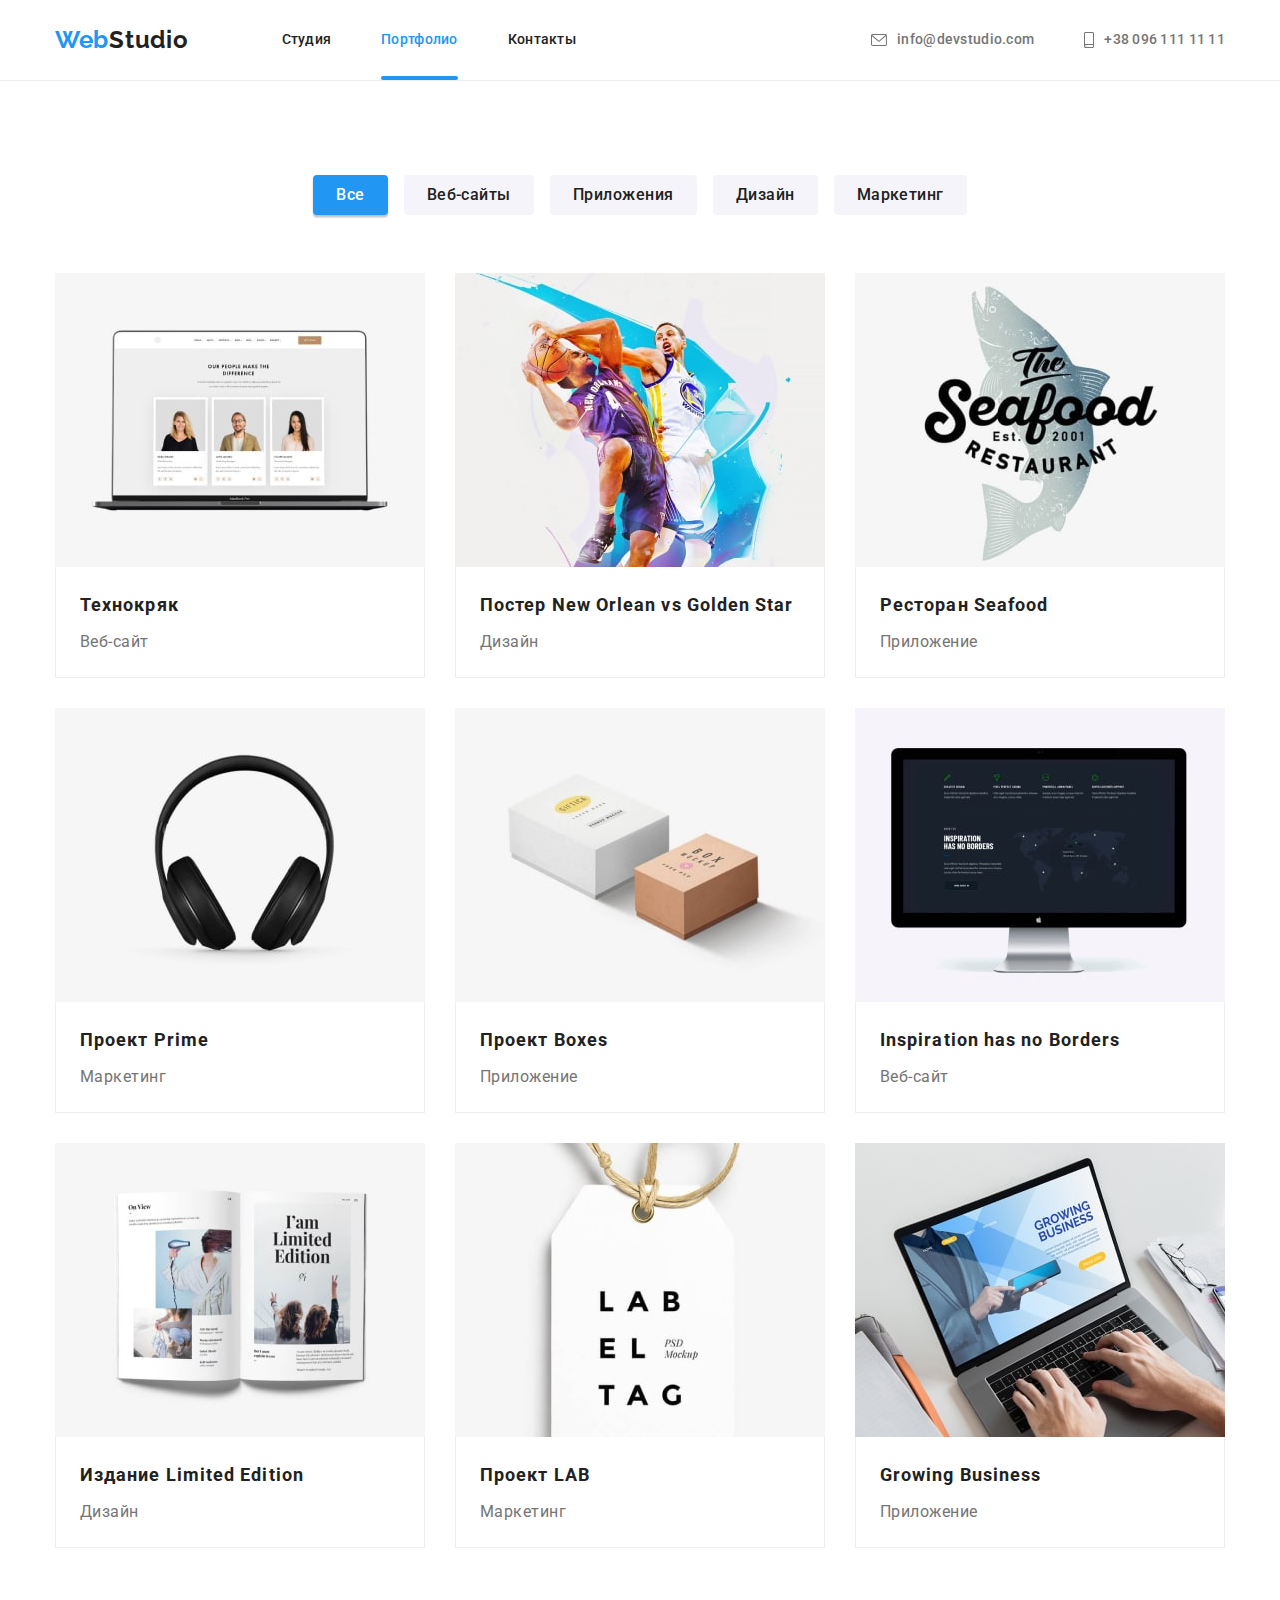
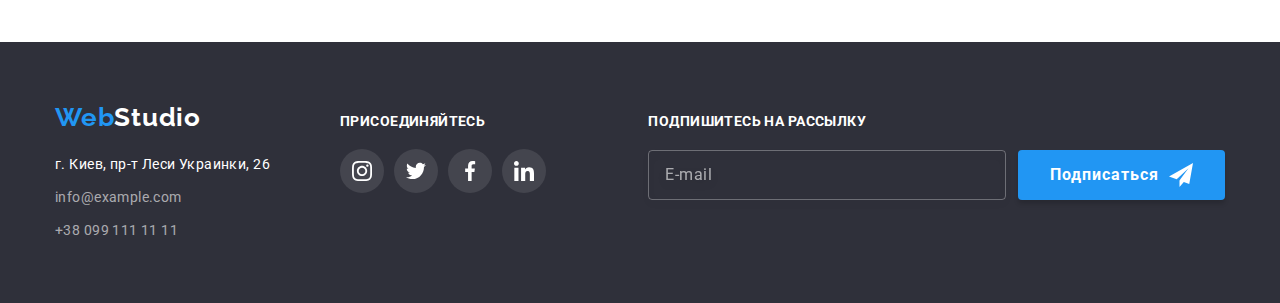
==== commit dc9d0297: "add portfolio responsive" ====
--- a/portfolio.html
+++ b/portfolio.html
@@ -182,9 +182,30 @@
               <a class="portfolio__link link" href="./portfolio.html">
                 <div class="portfolio__thumb">
                   <picture>
-                    <img
-                      class="img"
-                      src="./images/portfolio/img1.jpg"
+                    <source
+                      srcset="
+                        ./images/portfolio/p1-min.jpg    1x,
+                        ./images/portfolio/p1-2x-min.jpg 2x
+                      "
+                      media="(max-width: 450px)"
+                    />
+                    <source
+                      srcset="
+                        ./images/portfolio/p1-354-min.jpg    1x,
+                        ./images/portfolio/p1-354-2x-min.jpg 2x
+                      "
+                      media="(min-width: 768px) and (max-width: 1199px)"
+                    />
+                    <source
+                      srcset="
+                        ./images/portfolio/p1-370-min.jpg    1x,
+                        ./images/portfolio/p1-370-2x-min.jpg 2x
+                      "
+                      media="(min-width: 1200px)"
+                    />
+                    <img
+                      class="img"
+                      src="./images/portfolio/p1-min.jpg"
                       alt="Ноутбук с сайтом"
                       width="450"
                     />
@@ -208,9 +229,30 @@
               <a class="portfolio__link link" href="./portfolio.html">
                 <div class="portfolio__thumb">
                   <picture>
-                    <img
-                      class="img"
-                      src="./images/portfolio/img2.jpg"
+                    <source
+                      srcset="
+                        ./images/portfolio/p2-min.jpg    1x,
+                        ./images/portfolio/p2-2x-min.jpg 2x
+                      "
+                      media="(max-width: 450px)"
+                    />
+                    <source
+                      srcset="
+                        ./images/portfolio/p2-354-min.jpg    1x,
+                        ./images/portfolio/p2-354-2x-min.jpg 2x
+                      "
+                      media="(min-width: 768px) and (max-width: 1199px)"
+                    />
+                    <source
+                      srcset="
+                        ./images/portfolio/p2-370-min.jpg    1x,
+                        ./images/portfolio/p2-370-2x-min.jpg 2x
+                      "
+                      media="(min-width: 1200px)"
+                    />
+                    <img
+                      class="img"
+                      src="./images/portfolio/p2-min.jpg"
                       alt="Баскетболисты играют в баскетбол"
                       width="450"
                     />
@@ -236,9 +278,30 @@
               <a class="portfolio__link link" href="./portfolio.html">
                 <div class="portfolio__thumb">
                   <picture>
-                    <img
-                      class="img"
-                      src="./images/portfolio/img3.jpg"
+                    <source
+                      srcset="
+                        ./images/portfolio/p3-min.jpg    1x,
+                        ./images/portfolio/p3-2x-min.jpg 2x
+                      "
+                      media="(max-width: 450px)"
+                    />
+                    <source
+                      srcset="
+                        ./images/portfolio/p3-354-min.jpg    1x,
+                        ./images/portfolio/p3-354-2x-min.jpg 2x
+                      "
+                      media="(min-width: 768px) and (max-width: 1199px)"
+                    />
+                    <source
+                      srcset="
+                        ./images/portfolio/p3-370-min.jpg    1x,
+                        ./images/portfolio/p3-370-2x-min.jpg 2x
+                      "
+                      media="(min-width: 1200px)"
+                    />
+                    <img
+                      class="img"
+                      src="./images/portfolio/p3-min.jpg"
                       alt="Рыба"
                       width="450"
                     />
@@ -264,9 +327,30 @@
               <a class="portfolio__link link" href="./portfolio.html">
                 <div class="portfolio__thumb">
                   <picture>
-                    <img
-                      class="img"
-                      src="./images/portfolio/img4.jpg"
+                    <source
+                      srcset="
+                        ./images/portfolio/p4-min.jpg    1x,
+                        ./images/portfolio/p4-2x-min.jpg 2x
+                      "
+                      media="(max-width: 450px)"
+                    />
+                    <source
+                      srcset="
+                        ./images/portfolio/p4-354-min.jpg    1x,
+                        ./images/portfolio/p4-354-2x-min.jpg 2x
+                      "
+                      media="(min-width: 768px) and (max-width: 1199px)"
+                    />
+                    <source
+                      srcset="
+                        ./images/portfolio/p4-370-min.jpg    1x,
+                        ./images/portfolio/p4-370-2x-min.jpg 2x
+                      "
+                      media="(min-width: 1200px)"
+                    />
+                    <img
+                      class="img"
+                      src="./images/portfolio/p4-min.jpg"
                       alt="Наушники"
                       width="450"
                     />
@@ -292,9 +376,30 @@
               <a class="portfolio__link link" href="./portfolio.html">
                 <div class="portfolio__thumb">
                   <picture>
-                    <img
-                      class="img"
-                      src="./images/portfolio/img5.jpg"
+                    <source
+                      srcset="
+                        ./images/portfolio/p5-min.jpg    1x,
+                        ./images/portfolio/p5-2x-min.jpg 2x
+                      "
+                      media="(max-width: 450px)"
+                    />
+                    <source
+                      srcset="
+                        ./images/portfolio/p5-354-min.jpg    1x,
+                        ./images/portfolio/p5-354-2x-min.jpg 2x
+                      "
+                      media="(min-width: 768px) and (max-width: 1199px)"
+                    />
+                    <source
+                      srcset="
+                        ./images/portfolio/p5-370-min.jpg    1x,
+                        ./images/portfolio/p5-370-2x-min.jpg 2x
+                      "
+                      media="(min-width: 1200px)"
+                    />
+                    <img
+                      class="img"
+                      src="./images/portfolio/p5-min.jpg"
                       alt="Коробки"
                       width="450"
                     />
@@ -320,9 +425,30 @@
               <a class="portfolio__link link" href="./portfolio.html">
                 <div class="portfolio__thumb">
                   <picture>
-                    <img
-                      class="img"
-                      src="./images/portfolio/img6.jpg"
+                    <source
+                      srcset="
+                        ./images/portfolio/p6-min.jpg    1x,
+                        ./images/portfolio/p6-2x-min.jpg 2x
+                      "
+                      media="(max-width: 450px)"
+                    />
+                    <source
+                      srcset="
+                        ./images/portfolio/p6-354-min.jpg    1x,
+                        ./images/portfolio/p6-354-2x-min.jpg 2x
+                      "
+                      media="(min-width: 768px) and (max-width: 1199px)"
+                    />
+                    <source
+                      srcset="
+                        ./images/portfolio/p6-370-min.jpg    1x,
+                        ./images/portfolio/p6-370-2x-min.jpg 2x
+                      "
+                      media="(min-width: 1200px)"
+                    />
+                    <img
+                      class="img"
+                      src="./images/portfolio/p6-min.jpg"
                       alt="Дисплей"
                       width="450"
                     />
@@ -348,9 +474,30 @@
               <a class="portfolio__link link" href="./portfolio.html">
                 <div class="portfolio__thumb">
                   <picture>
-                    <img
-                      class="img"
-                      src="./images/portfolio/img7.jpg"
+                    <source
+                      srcset="
+                        ./images/portfolio/p7-min.jpg    1x,
+                        ./images/portfolio/p7-2x-min.jpg 2x
+                      "
+                      media="(max-width: 450px)"
+                    />
+                    <source
+                      srcset="
+                        ./images/portfolio/p7-354-min.jpg    1x,
+                        ./images/portfolio/p7-354-2x-min.jpg 2x
+                      "
+                      media="(min-width: 768px) and (max-width: 1199px)"
+                    />
+                    <source
+                      srcset="
+                        ./images/portfolio/p7-370-min.jpg    1x,
+                        ./images/portfolio/p7-370-2x-min.jpg 2x
+                      "
+                      media="(min-width: 1200px)"
+                    />
+                    <img
+                      class="img"
+                      src="./images/portfolio/p7-min.jpg"
                       alt="Книга"
                       width="450"
                     />
@@ -376,9 +523,30 @@
               <a class="portfolio__link link" href="./portfolio.html">
                 <div class="portfolio__thumb">
                   <picture>
-                    <img
-                      class="img"
-                      src="./images/portfolio/img8.jpg"
+                    <source
+                      srcset="
+                        ./images/portfolio/p8-min.jpg    1x,
+                        ./images/portfolio/p8-2x-min.jpg 2x
+                      "
+                      media="(max-width: 450px)"
+                    />
+                    <source
+                      srcset="
+                        ./images/portfolio/p8-354-min.jpg    1x,
+                        ./images/portfolio/p8-354-2x-min.jpg 2x
+                      "
+                      media="(min-width: 768px) and (max-width: 1199px)"
+                    />
+                    <source
+                      srcset="
+                        ./images/portfolio/p8-370-min.jpg    1x,
+                        ./images/portfolio/p8-370-2x-min.jpg 2x
+                      "
+                      media="(min-width: 1200px)"
+                    />
+                    <img
+                      class="img"
+                      src="./images/portfolio/p8-min.jpg"
                       alt="Бирка"
                       width="450"
                     />
@@ -404,9 +572,30 @@
               <a class="portfolio__link link" href="./portfolio.html">
                 <div class="portfolio__thumb">
                   <picture>
-                    <img
-                      class="img"
-                      src="./images/portfolio/img9.jpg"
+                    <source
+                      srcset="
+                        ./images/portfolio/p9-min.jpg    1x,
+                        ./images/portfolio/p9-2x-min.jpg 2x
+                      "
+                      media="(max-width: 450px)"
+                    />
+                    <source
+                      srcset="
+                        ./images/portfolio/p9-354-min.jpg    1x,
+                        ./images/portfolio/p9-354-2x-min.jpg 2x
+                      "
+                      media="(min-width: 768px) and (max-width: 1199px)"
+                    />
+                    <source
+                      srcset="
+                        ./images/portfolio/p9-370-min.jpg    1x,
+                        ./images/portfolio/p9-370-2x-min.jpg 2x
+                      "
+                      media="(min-width: 1200px)"
+                    />
+                    <img
+                      class="img"
+                      src="./images/portfolio/p9-min.jpg"
                       alt="Ноутбук"
                       width="450"
                     />
